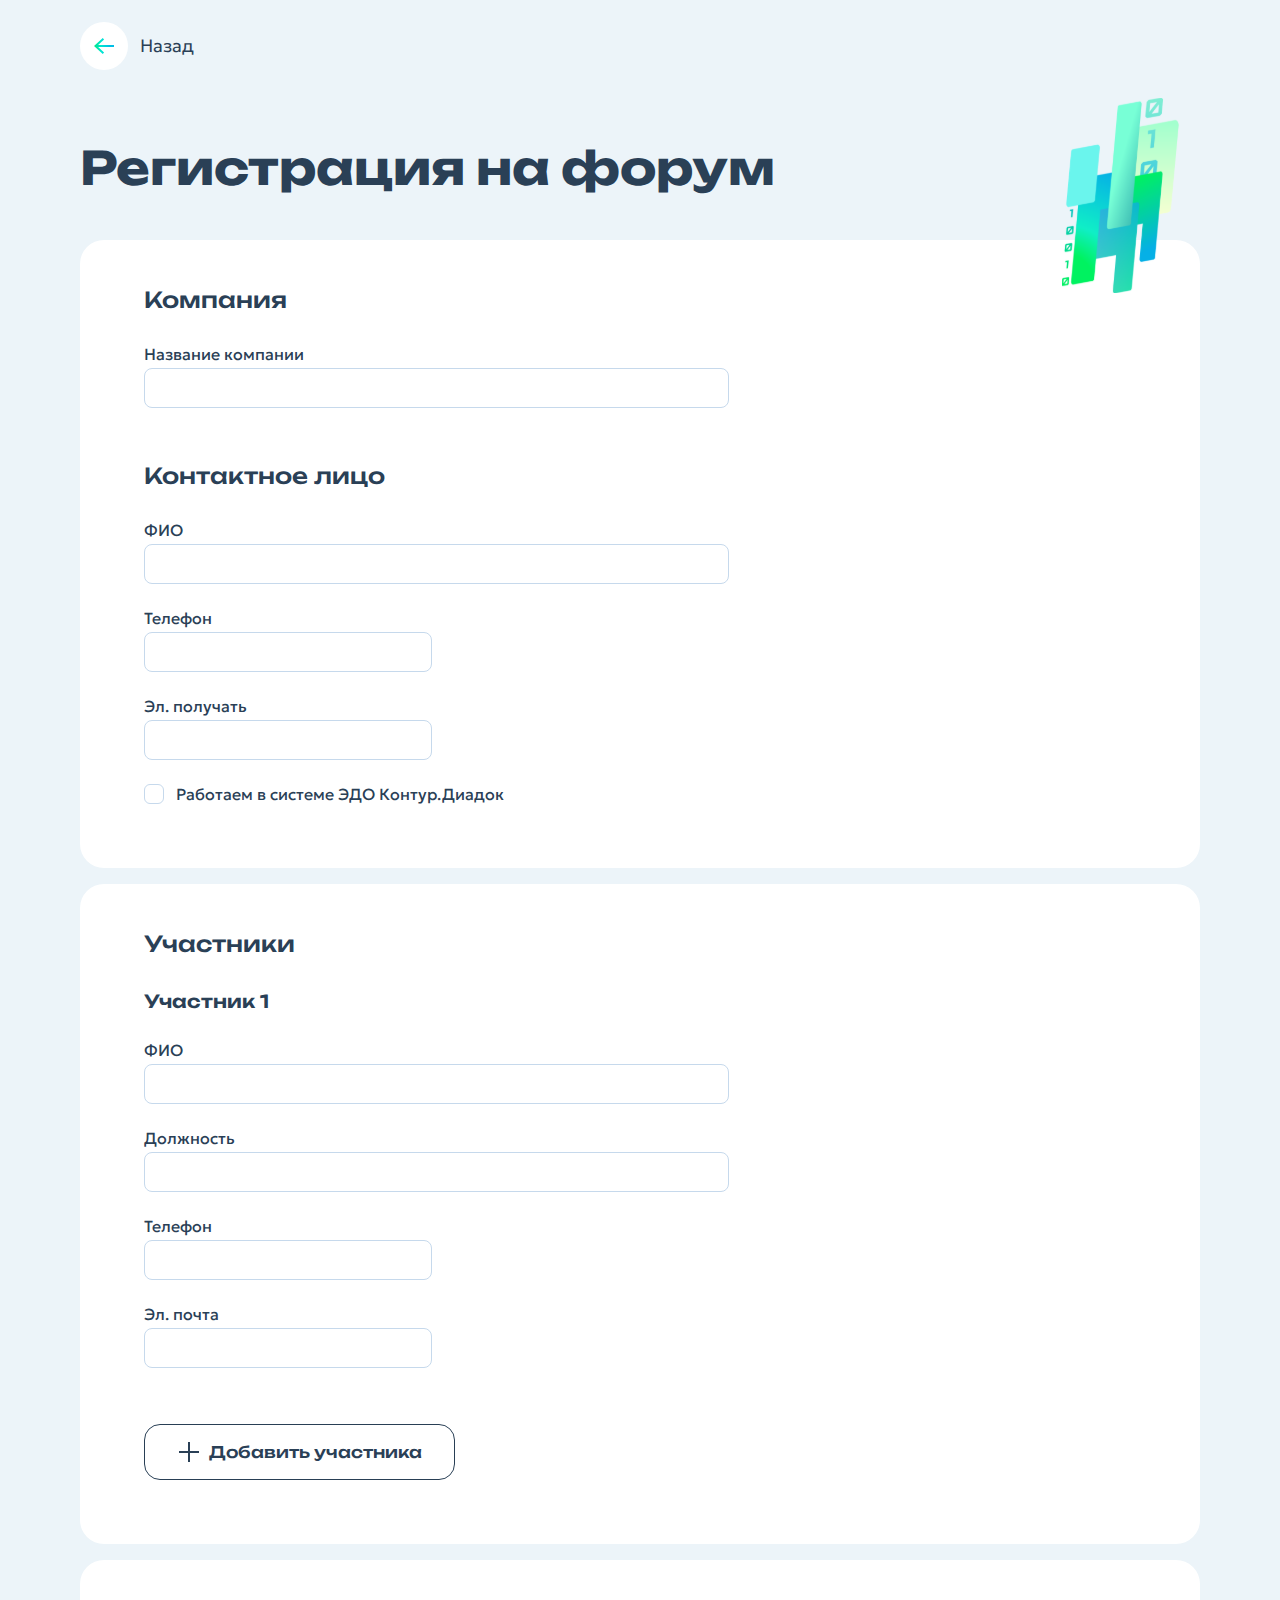
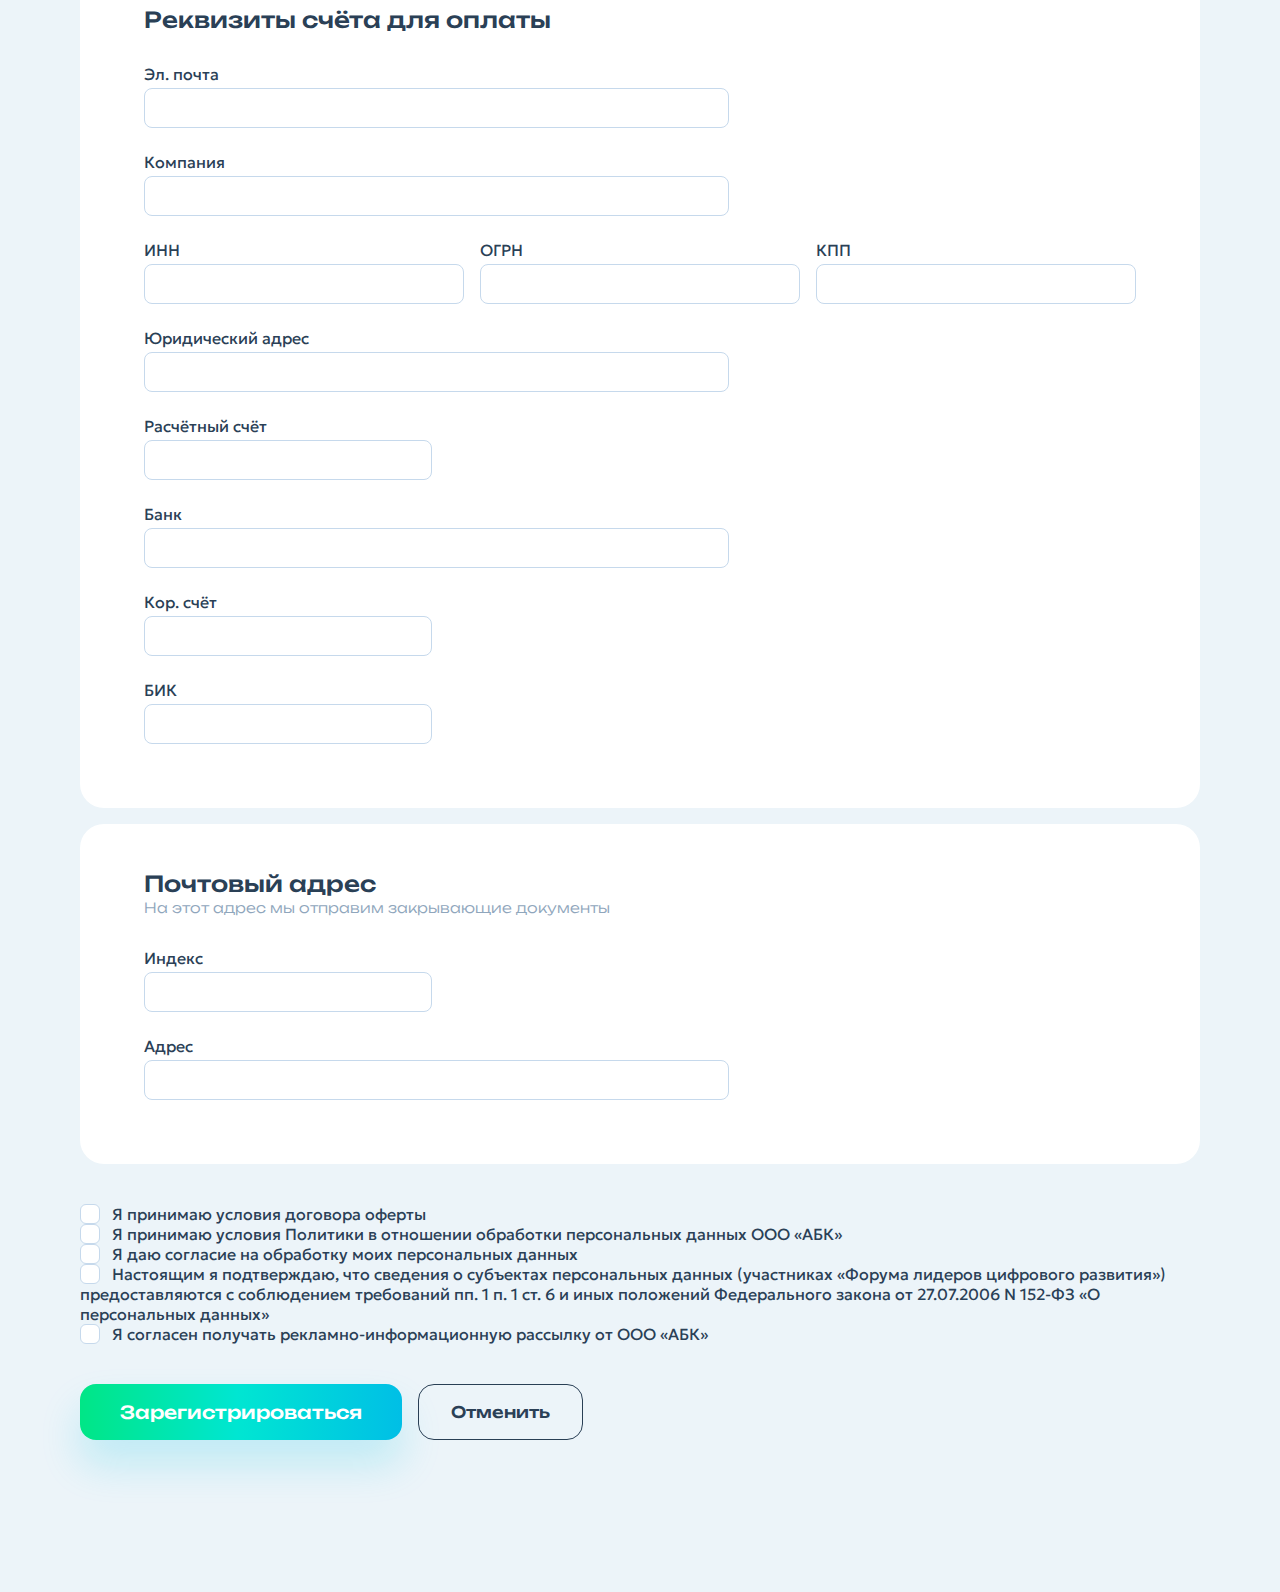
==== html/registration-form.html @ f39d28e3 "input style separated scss - file" ====
<!DOCTYPE html>
<html lang="en">
<head>
    <meta charset="UTF-8">
    <meta name="viewport" content="width=device-width, initial-scale=1.0">
    <title>Регистрация</title>
    <link rel="stylesheet" href="./../css/main.css">
</head>
<body>
    <main class="registartion-page">
        <section class="registration" >
            <div class="container">

                <!-- back btn -->
                <div class="registration__back">
                    <div class="return-back">
                        <a href="./../index.html" class="btn-back">
                            <img src="./../img/icons/arrow-back.svg" alt="Назад">
                        </a>
                        <span class="return-back__text">Назад</span>
                    </div>
            
                </div>
                <!-- back btn -->
                
                <!-- title -->
                <div class="registration__title">
                    <h1>Регистрация на форум</h1>
                </div>
                <!--// title -->

                <!-- form -->
                <form class="form-register" id="form-register" action="#">

                    <!-- fieldset -->
                    <div class="form-block">
                        <fieldset class="form-group">
                            <legend class="form-group__title">Компания</legend>

                            <div class="input-row">
                                <label classs="input-row__label">Название компании</label>
                                <input type="text" class="input">
                            </div>
                        </fieldset>
                        <!--// fieldset-->
        
                        <!-- fieldset-->
                        <fieldset class="form-group">
                            <legend class="form-group__title">Контактное лицо</legend>
    
                            <div class="input-row">
                                <label classs="input-row__label">ФИО</label>
                                <input type="text" class="input">
                            </div>
                            
                            <div class="input-row">
                                <label classs="input-row__label">Телефон</label>
                                <input type="phone" class="input input-phone input--less">
                            </div>

                            <div class="input-row">
                                <label classs="input-row__label">Эл. получать</label>
                                <input type="text" class="input input--less">
                            </div>

                            <label class="checkbox-row">
                                <input type="checkbox" class="checkbox-real">
                                <span class="checkbox-custom" type="checkbox"></span>
                                <span classs="checkbox-row__label">Работаем в системе ЭДО Контур.Диадок</span>
                            </label>
                            
                        </fieldset>
                        <!--// fieldset-->
                    </div>
                    <!-- fieldset -->

                    <!-- fieldset -->
                    <div class="form-block">
                        <p class="form-block__title">Участники</p>
                        <fieldset class="form-group">
                            <legend class="form-group__title form-group__title--less">Участник 1</legend>

                            <div class="input-row">
                                <label classs="input-row__label">ФИО</label>
                                <input type="text" class="input">
                            </div>

                            <div class="input-row">
                                <label classs="input-row__label">Должность</label>
                                <input type="text" class="input">
                            </div>

                            <div class="input-row">
                                <label classs="input-row__label">Телефон</label>
                                <input type="phone" class="input input-phone input--less">
                            </div>

                            <div class="input-row">
                                <label classs="input-row__label">Эл. почта</label>
                                <input type="text" class="input input--less">
                            </div>
                          
                            <!-- btn -->
                            <div class="form-register__btn">
                                <button class="btn-outline">
                                    <img src="./../img/icons/plus.svg" alt="Добавить">
                                    Добавить участника
                                </button>
                            </div>
                            <!--// btn -->
                        </fieldset>
                        <!--// fieldset-->
                    </div>
                    <!-- fieldset -->

                    <!-- block-->
                    <div class="form-block">
                        <fieldset class="form-group">
                            <legend class="form-group__title">Реквизиты счёта для оплаты</legend>

                            <div class="input-row">
                                <label classs="input-row__label">Эл. почта</label>
                                <input type="text" class="input">
                            </div>
    
                            <div class="input-row">
                                <label classs="input-row__label">Компания</label>
                                <input type="text" class="input">
                            </div>
    
                            <div class="form-group__input-wrapper">
    
                                <div class="input-row">
                                    <label classs="input-row__label">ИНН</label>
                                    <input type="text" class="input input--less">
                                </div>
    
                                <div class="input-row">
                                    <label classs="input-row__label">ОГРН</label>
                                    <input type="text" class="input input--less">
                                </div>
    
                                <div class="input-row">
                                    <label classs="input-row__label">КПП</label>
                                    <input type="text" class="input input--less">
                                </div>
          
                            </div>
    
                            <div class="input-row">
                                <label classs="input-row__label">Юридический адрес</label>
                                <input type="text" class="input">
                            </div>
    
                            <div class="input-row">
                                <label classs="input-row__label">Расчётный счёт</label>
                                <input type="text" class="input input--less">
                            </div>
    
                            <div class="input-row">
                                <label classs="input-row__label">Банк</label>
                                <input type="text" class="input">
                            </div>
    
                            <div class="input-row">
                                <label classs="input-row__label">Кор. счёт</label>
                                <input type="text" class="input input--less">
                            </div>
    
                            <div class="input-row">
                                <label classs="input-row__label">БИК</label>
                                <input type="text" class="input input--less">
                            </div>
                        </fieldset>

                    </div>
                    <!--// block-->

                    <!-- fieldset -->
                    <div class="form-block">
                        <legend class="form-block__title">
                            Почтовый адрес
                            <p class="form-block__tip">На этот адрес мы отправим закрывающие документы</p>
                        </legend>
                        
                        <fieldset class="form-group">

                            <div class="input-row">
                                <label classs="input-row__label">Индекс</label>
                                <input type="text" class="input input--less">
                            </div>

                            <div class="input-row">
                                <label classs="input-row__label">Адрес</label>
                                <input type="text" class="input">
                            </div>

                        </fieldset>
                        <!--// fieldset-->
                    </div>
                    <!-- fieldset -->

                    <!-- fieldset -->
                    <fieldset class="form-register__checkbox">
                        <!-- row -->
                        <label class="checkbox-row">
                            <input name="terms" class="checkbox-real" type="checkbox">
                            <span class="checkbox-custom" type="checkbox"></span>
                            <span>Я принимаю условия договора оферты</span>
                        </label>
                        <!-- //row -->

                        <!-- row -->
                        <label class="checkbox-row">
                            <input name="terms" class="checkbox-real" type="checkbox">
                            <span class="checkbox-custom" type="checkbox"></span>
                            <span>Я принимаю условия Политики в отношении обработки персональных данных ООО «АБК»</span>
                        </label>
                        <!--// row -->

                        <!-- row -->
                        <label class="checkbox-row">
                            <input name="terms" class="checkbox-real" type="checkbox">
                            <span class="checkbox-custom" type="checkbox"></span>
                            <span>Я даю согласие на обработку моих персональных данных</span>
                        </label>
                        <!--// row -->

                        <label class="checkbox-row">
                            <input name="terms" class="checkbox-real" type="checkbox">
                            <span class="checkbox-custom" type="checkbox"></span>
                            <span>Настоящим я подтверждаю, что сведения о субъектах персональных данных (участниках «Форума лидеров цифрового развития») предоставляются с соблюдением требований пп. 1 п. 1 ст. 6 и иных положений Федерального закона от 27.07.2006 N 152-ФЗ «О персональных данных»</span>
                        </label>

                        <label class="checkbox-row">
                            <input name="terms" class="checkbox-real" type="checkbox">
                            <span class="checkbox-custom" type="checkbox"></span>
                            <span>Я согласен получать рекламно-информационную рассылку от ООО «АБК»</span>
                        </label>
                    </fieldset>
                    <!--// fieldset -->

                    <!-- form buttons -->
                    <div class="form-register__buttons">
                        <button class="btn-solid btn-solid--grad">Зарегистрироваться</button>
                        <button class="btn-outline">Отменить</button>
                    </div>
                    <!--// form buttons -->
                </form>
                <!--// form -->
            </div>
        </section>
    </main>

    <!-- libs -->
    <script src="./../libs/inputmask/inputmask.min.js"></script>
    <script src="./../js/main.js"></script>
</body>
</html>
---- css/main.css ----
@import url("https://fonts.googleapis.com/css2?family=Geologica:wght@100..900&family=Unbounded:wght@200..900&display=swap");
.none {
  display: none;
}

/* Reset and base styles  */
*,
*::before,
*::after {
  padding: 0px;
  margin: 0px;
  border: none;
  box-sizing: border-box;
}

/* Links */
a,
a:link,
a:visited {
  text-decoration: none;
}

a:hover {
  text-decoration: none;
}

/* Common */
aside,
nav,
footer,
header,
section,
main {
  display: block;
}

h1,
h2,
h3,
h4,
h5,
h6,
p {
  font-size: inherit;
  font-weight: inherit;
}

ul,
ul li {
  list-style: none;
}

img {
  vertical-align: top;
}

img,
svg {
  max-width: 100%;
  height: auto;
}

address {
  font-style: normal;
}

/* Form */
input,
textarea,
button,
select {
  font-family: inherit;
  font-size: inherit;
  color: inherit;
  background-color: transparent;
  outline: none;
}

input::-ms-clear {
  display: none;
}

button,
input[type=submit] {
  display: inline-block;
  box-shadow: none;
  cursor: pointer;
}

input:focus,
input:active,
button:focus,
button:active {
  outline: none;
}

button::-moz-focus-inner {
  padding: 0;
  border: 0;
}

label {
  cursor: pointer;
  display: block;
}

legend {
  display: block;
}

:root {
  --container-width: 1150px;
  --container-padding: 15px;
}

.slider-how-was__img::before {
  position: absolute;
  content: "";
  top: 0;
  left: 0;
  width: 100%;
  height: 100%;
  background-color: rgba(0, 0, 0, 0.2);
}

.container {
  width: var(--container-width);
  padding: 0 var(--container-padding);
  margin: 0 auto;
}

html {
  scroll-behavior: smooth;
}

body {
  font-family: "Geologica", sans-serif;
  color: #2a4056;
}

.registartion-page {
  background-color: #ecf4f9;
}

.h1 {
  font-family: "Unbounded", sans-serif;
  font-size: 60px;
  line-height: 1.2;
  font-weight: 700;
}

.h2 {
  font-family: "Unbounded", sans-serif;
  font-size: 46px;
  line-height: 1.04;
  font-weight: 700;
}
.h2--light {
  color: #fff;
}

.h3 {
  font-family: "Unbounded", sans-serif;
  font-size: 18px;
  font-weight: 500;
  line-height: 1.33;
  color: #fff;
}

.grad-border {
  padding-bottom: 2px;
  display: inline;
  background-image: linear-gradient(90deg, rgb(0, 230, 134), rgb(0, 230, 210), rgb(0, 191, 230));
  background-size: 100% 12px;
  background-position: center bottom;
  background-repeat: no-repeat;
}

.grad-text {
  background-image: linear-gradient(90deg, rgb(0, 230, 134), rgb(0, 230, 210), rgb(0, 191, 230));
  -webkit-background-clip: text;
          background-clip: text;
  color: transparent;
}

.section-bg {
  position: relative;
}
.section-bg::after {
  z-index: -1;
  position: absolute;
  top: 0;
  left: 20px;
  content: "";
  width: 600px;
  height: 600px;
  transform: translateX(50%);
  background-image: url("./../../img/decor-svg/circle-green.svg");
  background-size: contain;
  background-repeat: no-repeat;
}

.decor-polygon {
  position: relative;
}

.email {
  font-family: "Geologica", sans-serif;
  font-size: 24px;
  font-weight: 300;
  line-height: 1.33;
}

.clip-section {
  z-index: -1;
  position: absolute;
  top: 0;
  left: 0;
  width: 100%;
  height: 100%;
  background: linear-gradient(-41.52deg, rgb(204, 255, 227) 3.924%, rgb(128, 247, 255) 117.774%);
  -webkit-clip-path: polygon(0 8vw, 100% 0%, 100% calc(100% - 10vw), 0 100%);
          clip-path: polygon(0 8vw, 100% 0%, 100% calc(100% - 10vw), 0 100%);
}
.clip-section--dark {
  background-image: url("./../../img/speakers/speakers-bg.svg");
}

.btn-solid {
  display: inline-block;
  height: 56px;
  padding-left: 40px;
  padding-right: 40px;
  border-radius: 16px;
  background-color: #2a4056;
  font-family: "Unbounded", sans-serif;
  font-size: 18px;
  line-height: 56px;
  font-weight: 500;
  color: #fff;
  transition: all 0.2s ease-in;
}
.btn-solid:hover {
  background-color: #4b739b;
}
.btn-solid:active {
  background-color: #7699bc;
}
.btn-solid:disabled {
  opacity: 0.3;
}
.btn-solid--grad {
  box-shadow: 0px 24px 40px 0px rgba(8, 202, 229, 0.2);
  background: linear-gradient(90deg, rgb(0, 230, 134) -0.036%, rgb(0, 230, 210) 48.922%, rgb(0, 191, 230) 99.964%);
}
.btn-solid--grad:hover {
  box-shadow: 0px 24px 40px 0px rgba(8, 202, 229, 0.3);
  background: linear-gradient(90deg, rgb(0, 204, 119) -1.269%, rgb(0, 204, 187) 47.689%, rgb(0, 170, 204) 98.731%);
}
.btn-solid--grad:active {
  background: linear-gradient(90deg, rgb(0, 179, 104) -1.269%, rgb(0, 179, 164) 47.689%, rgb(0, 149, 179) 98.731%);
}
.btn-solid--grad:disabled {
  opacity: 0.4;
}
.btn-solid--transparent {
  background-color: #fff;
}

.btn-header {
  display: inline-block;
  padding-left: 24px;
  padding-right: 24px;
  height: 40px;
  border: 1px solid #2a4056;
  border-radius: 11.43px;
  font-family: "Unbounded", sans-serif;
  font-size: 15px;
  font-weight: 500;
  line-height: 40px;
  color: #2a4056;
  transition: all 0.2s ease-in;
}
.btn-header:hover {
  background-color: #e4edf6;
}
.btn-header:active {
  background-color: #c5d8eb;
}
.btn-header:disabled {
  background-color: #fff;
  opacity: 0.4;
}

.btn-back {
  width: 48px;
  height: 48px;
  border-radius: 50%;
  background-color: #fff;
  display: flex;
  align-items: center;
  justify-content: center;
  font-family: "Geologica", sans-serif;
  font-size: 18px;
  font-weight: 300;
  line-height: 1.55;
  color: #2a4056;
}

.btn-outline {
  padding-right: 32px;
  padding-left: 32px;
  height: 56px;
  display: flex;
  align-items: center;
  justify-content: center;
  border: 1px solid #293f55;
  border-radius: 16px;
  font-family: "Unbounded", sans-serif;
  font-size: 16px;
  font-weight: 500;
  line-height: 56px;
  color: #2a4056;
}
.btn-outline img {
  margin-right: 8px;
  width: 24px;
  height: 24px;
}
.btn-outline:hover {
  background-color: #e4edf6;
}
.btn-outline:active {
  background-color: #c5d8eb;
}
.btn-outline:disabled {
  background-color: #fff;
  opacity: 0.4;
}

.return-back {
  padding-top: 6px;
  padding-bottom: 6px;
  width: 114px;
  display: flex;
  justify-content: space-between;
  align-items: center;
  font-size: 18px;
  font-weight: 300;
  line-height: 1.55;
}

.timer {
  padding: 40px 96px 48px;
  width: 1120px;
  border-radius: 24px;
  border: 1px solid #2a4056;
  box-shadow: 0px 20px 40px 0px rgba(8, 99, 145, 0.08);
  background-color: #fff;
}
.timer--outline {
  border-color: #e4edf6;
}

.timer-count {
  padding-bottom: 40px;
  display: flex;
  justify-content: space-between;
  align-items: center;
  border-bottom: 1px solid #e4edf6;
}

.timer-count__text {
  font-size: 36px;
  font-weight: 300;
  line-height: 1.11;
  color: #2a4056;
}

.countdown {
  display: flex;
  align-items: center;
}

.time {
  display: flex;
  font-size: 54px;
  line-height: 1.18;
}
.time:not(:last-child) {
  position: relative;
}
.time:not(:last-child)::after {
  padding-left: 10px;
  padding-right: 11px;
  content: ":";
  font-size: 54px;
  color: #79a6d2;
}

.time__unit {
  padding-left: 12px;
}

.badge-video {
  width: 545px;
  height: 308px;
  position: absolute;
  right: 0;
  top: -1px;
}
.badge-video::before {
  cursor: pointer;
  z-index: 5;
  position: absolute;
  top: 0;
  left: 0;
  width: 100%;
  height: 100%;
  content: "";
}

.badge-video__title {
  z-index: 1;
  position: absolute;
  bottom: 16px;
  left: 24px;
  font-size: 18px;
  font-weight: 300;
  line-height: 1.55;
  color: #fff;
}

.badge-video__img {
  position: relative;
  width: 544px;
  height: 308px;
  border-radius: 24px;
  overflow: hidden;
}
.badge-video__img img {
  width: 100%;
  height: 100%;
  -o-object-fit: cover;
     object-fit: cover;
}
.badge-video__img::before, .badge-video__img::after {
  position: absolute;
  content: "";
}
.badge-video__img::before {
  top: 0;
  right: 0;
  left: 0;
  bottom: 0;
  background-color: rgba(42, 64, 86, 0.4);
}
.badge-video__img::after {
  z-index: 1;
  top: 50%;
  left: 50%;
  transform: translate(-50%, -50%);
  width: 160px;
  height: 160px;
  background-image: url("./../img/sliders/play.svg");
  background-position: center center;
  background-size: contain;
  background-repeat: no-repeat;
}

.nav__list {
  display: flex;
  align-items: center;
}

.nav__list li:not(:last-child) {
  margin-right: 24px;
}

.nav__list a {
  font-size: 18px;
  font-weight: 300;
  line-height: 1.55;
  color: #2a4056;
}
.form {
  padding-top: 32px;
}

.form__title {
  margin-bottom: 20px;
  font-size: 18px;
  font-weight: 300;
  line-height: 1.55;
  color: #2a4056;
}

.form__group {
  display: flex;
  justify-content: space-between;
  -moz-column-gap: 16px;
       column-gap: 16px;
}

.form__input {
  height: 56px;
  width: 100%;
  padding: 14px 20px;
  border: 1px solid rgb(198, 217, 236);
  border-radius: 16px;
}
.form__input::-moz-placeholder {
  font-size: 18px;
  font-weight: 300;
  line-height: 1.55;
  color: #8599ad;
}
.form__input::placeholder {
  font-size: 18px;
  font-weight: 300;
  line-height: 1.55;
  color: #8599ad;
}

.tab__nav {
  margin-bottom: 48px;
  display: flex;
  border-bottom: 1px solid #c6d9ec;
}

.tab__btn {
  position: relative;
  padding-bottom: 16px;
  font-family: "Geologica", sans-serif;
  font-size: 36px;
  font-weight: 300;
  line-height: 1.11;
  color: #2a4056;
  background-image: transparent;
}
.tab__btn:not(:last-child) {
  margin-right: 40px;
}
.tab__btn--active {
  background-image: linear-gradient(90deg, rgb(0, 230, 134), rgb(0, 230, 210), rgb(0, 191, 230));
  -webkit-background-clip: text;
          background-clip: text;
  color: transparent;
}
.tab__btn--active::before {
  position: absolute;
  content: "";
  left: 0;
  bottom: -1px;
  width: 100%;
  height: 3px;
  background-image: linear-gradient(90deg, rgb(0, 230, 134), rgb(0, 230, 210), rgb(0, 191, 230));
}

.tab-block {
  display: none;
}
.tab-block--active {
  display: block;
}

.tab-block__row {
  display: flex;
}
.tab-block__row:not(:last-child) {
  margin-bottom: 56px;
}

.tab-block__column:not(:last-child) {
  margin-right: 32px;
}
.tab-block__column:first-child {
  width: 160px;
}
.tab-block__column:nth-child(n+2) {
  width: 352px;
}
.tab-block__column:last-child {
  flex-grow: 1;
}

.tab-block__time {
  color: #2a4056;
  font-size: 24px;
  font-weight: 300;
  line-height: 1.33;
}

.tab-block__title {
  font-size: 24px;
  font-weight: 600;
  line-height: 1.33;
  color: #2a4056;
}

.tab-block__line {
  position: relative;
  padding-left: 32px;
  font-weight: 300;
  color: #2a4056;
}
.tab-block__line:not(:last-child) {
  margin-bottom: 16px;
}
.tab-block__line::before {
  position: absolute;
  content: "";
  top: 10px;
  left: 10px;
  width: 10px;
  height: 10px;
  border-radius: 50%;
  background-color: #2a4056;
}

.tab-block__name {
  font-size: 18px;
  line-height: 1.55;
}

.tab-block__desc {
  font-size: 15px;
  line-height: 1.33;
}

.cost-list {
  display: flex;
  justify-content: space-between;
  flex-wrap: wrap;
}

.cost-list__item {
  padding: 24px 24px 32px 24px;
  width: 352px;
  height: 160px;
  -webkit-clip-path: inset(0 round 64px 0 64px 0);
          clip-path: inset(0 round 64px 0 64px 0);
  text-align: center;
  background-color: #fff;
  opacity: 0.4;
}
.cost-list__item:not(:last-child) {
  margin-right: 32px;
}
.cost-list__item--active {
  opacity: 1;
}

.cost-list__date {
  margin-bottom: 8px;
  font-size: 24px;
  font-weight: 600;
  line-height: 1.33;
}

.cost-list__value {
  font-size: 54px;
  font-weight: 400;
  line-height: 1.18;
  color: #00d6d6;
}
.cost-list__value--active {
  color: #00d68f;
}

.form-register {
  width: 100%;
}

.form-block {
  padding: 48px 64px 64px;
  border-radius: 24px;
  background-color: #fff;
}
.form-block + * {
  margin-top: 16px;
}
.form-block:first-child {
  position: relative;
}
.form-block:first-child::after {
  content: "";
  position: absolute;
  top: 53px;
  right: 18px;
  transform: translateY(-100%);
  width: 120px;
  height: 195px;
  background-image: url("./../img/decor-svg/polygon-multyple.svg");
}

.form-group + .form-group {
  margin-top: 56px;
}

.form-group__input-wrapper {
  display: flex;
  align-items: center;
}
.form-group__input-wrapper .input {
  width: 320px;
}
.form-group__input-wrapper .input-row + .input-row {
  margin-top: 0;
  margin-left: 16px;
}

* + .form-group__input-wrapper {
  margin-top: 24px;
}
* + .form-group__input-wrapper:not(:last-child) {
  margin-bottom: 24px;
}

.form-group__title, .form-block__title {
  margin-bottom: 32px;
  font-family: "Unbounded", sans-serif;
  font-size: 22px;
  font-weight: 500;
  line-height: 1.09;
}

.form-group__title--less {
  margin-bottom: 24px;
  font-size: 18px;
  font-weight: 600;
  line-height: 1.55;
}

.form-block__tip {
  margin-top: 4px;
  font-size: 14px;
  font-weight: 300;
  line-height: 1.14;
  color: #8fa6bc;
}

.form-register__btn {
  margin-top: 56px;
}

.form-register__checkbox {
  padding-top: 24px;
}
.form-register__checkbox + .form-register__checkbox {
  margin-top: 16px;
}

.form-register__buttons {
  margin-top: 40px;
  display: flex;
  -moz-column-gap: 16px;
       column-gap: 16px;
}

.checbox-row {
  margin-bottom: 16px;
  display: flex;
  align-items: flex-start;
}

.checkbox-real {
  width: 0;
  height: 0;
  position: absolute;
  opacity: 0;
  z-index: -1;
  -webkit-appearance: none;
     -moz-appearance: none;
          appearance: none;
}

.checkbox-custom {
  margin-right: 8px;
  position: relative;
  vertical-align: bottom;
  flex-shrink: 0;
  display: inline-block;
  width: 20px;
  height: 20px;
  border-radius: 6px;
  border: 1px solid #c6d9ec;
  background-color: #fff;
}
.checkbox-custom::before {
  content: "";
  width: 12px;
  height: 8px;
  position: absolute;
  left: 50%;
  top: 50%;
  transform: translate(-50%, -50%) scale(0);
  background-image: url("./../../img/icons/checked.svg");
  background-repeat: no-repeat;
  background-position: center;
  background-color: #fff;
  transition: transform 0.2s ease-in;
}

.checkbox-real:checked + .checkbox-custom {
  background-color: #00d68f;
}
.checkbox-real:checked + .checkbox-custom::before {
  transform: translate(-50%, -50%) scale(1);
}

.checkbox-real:hover + .checkbox-custom {
  border-color: #8fa5bc;
}

.input {
  margin-top: 4px;
  width: 59%;
  position: relative;
  padding-left: 12px;
  padding-right: 12px;
  height: 40px;
  line-height: 40px;
  border: 1px solid #c6d9ec;
  border-radius: 8px;
  font-family: "Geologica", sans-serif;
  font-size: 18px;
  font-weight: 300;
  color: #293f55;
}
.input--less {
  width: 29%;
}
.input::-moz-placeholder {
  font-family: "Geologica", sans-serif;
  font-size: 18px;
  font-weight: 300;
  line-height: 40px;
  color: #8599ad;
}
.input::placeholder {
  font-family: "Geologica", sans-serif;
  font-size: 18px;
  font-weight: 300;
  line-height: 40px;
  color: #8599ad;
}
.input:hover {
  border-color: #8fa5bc;
}
.input:active, .input:focus {
  border: 2px solid #293f55;
}

.input-row__title {
  margin-bottom: 4px;
  font-size: 15px;
  font-weight: 300;
  line-height: 1.33;
}

.input-row + .input-row {
  margin-top: 24px;
}

.input-row + .checkbox-row {
  margin-top: 24px;
}

.input-row__label {
  font-size: 15px;
  font-weight: 300;
  line-height: 1.33;
}

.slider-content {
  position: relative;
}

.slider-arrow {
  z-index: 4;
  position: absolute;
  top: 50%;
  content: "";
  width: 64px;
  height: 64px;
  border-radius: 50%;
  background-color: #fff;
  border-radius: 100px;
  box-shadow: 0px 20px 40px 0px rgba(8, 99, 145, 0.08);
  display: flex;
  justify-content: center;
  align-items: center;
}
.slider-arrow.swiper-button-disabled {
  opacity: 0;
}
.slider-place .slider-arrow.swiper-button-disabled {
  opacity: 0.4;
}

.slider-arrow__prev {
  transform: translate(-50%, -50%);
  left: 0;
}

.slider-arrow__next {
  right: 0;
  transform: translate(50%, -50%);
}

.swiper-pagination-bullet {
  position: relative;
  width: 8px;
  height: 8px;
  border-radius: 50%;
  opacity: 1;
  background-color: #c6d9ec;
  cursor: pointer;
}
.swiper-pagination-bullet-active {
  width: 16px;
  height: 16px;
  background: linear-gradient(90deg, rgb(0, 230, 134) -0.036%, rgb(0, 230, 210) 48.922%, rgb(0, 191, 230) 99.964%);
}

.slider-badge {
  width: 100%;
  height: 306px;
  border-radius: 24px;
  background-color: #fff;
  display: flex;
  justify-content: space-between;
}

.slider-badge__text {
  padding-top: 64px;
  padding-left: 64px;
  max-width: 408px;
}

.slider-badge__title {
  margin-bottom: 16px;
  font-size: 24px;
  font-weight: 600;
  line-height: 1.33;
}

.slider-badge__desc {
  margin-bottom: 4px;
}

.slider-badge__link-map {
  font-size: 18px;
  font-weight: 300;
  line-height: 1.55;
}

.slider-how-was {
  position: relative;
  width: 1120px;
  height: 600px;
}
.slider-how-was:hover .slider-how-was__img::after {
  opacity: 1;
}

.slider-mini-how-was {
  margin-top: 24px;
}

.slider-how-was__item {
  position: relative;
}

.slider-how-was__img {
  position: relative;
  width: 1120px;
  height: 600px;
  border-radius: 24px;
  overflow: hidden;
}
.slider-how-was__img img {
  width: 100%;
  height: 100%;
  -o-object-fit: cover;
     object-fit: cover;
}
.slider-how-was__img:after {
  position: absolute;
  content: "";
  top: 50%;
  left: 50%;
  transform: translate(-50%, -50%);
  width: 160px;
  height: 160px;
  background-image: url("./../img/sliders/play.svg");
  background-position: center center;
  background-size: contain;
  background-repeat: no-repeat;
  opacity: 0;
  transition: opacity 0.2s ease-in;
}

.slider-how-was__text {
  position: absolute;
  top: 32px;
  left: 32px;
  max-width: 345px;
  font-size: 24px;
  font-weight: 600;
  line-height: 32px;
  color: #fff;
  text-overflow: ellipsis;
}

.slider-mini-how-was {
  height: 88px;
  width: 100%;
}
.slider-mini-how-was .swiper-wrapper {
  justify-content: center;
}

.slider-mini-how-was__item {
  padding-bottom: 8px;
  position: relative;
  width: 100px !important;
  height: 64px;
  opacity: 0.5;
  cursor: pointer;
}
.slider-mini-how-was__item::before {
  opacity: 0;
  position: absolute;
  content: "";
  left: 0;
  bottom: 0;
  width: 100%;
  height: 4px;
  background-image: linear-gradient(90deg, rgb(0, 230, 134), rgb(0, 230, 210), rgb(0, 191, 230));
}

.slider-mini-how-was__item.swiper-slide-thumb-active {
  opacity: 1;
}
.slider-mini-how-was__item.swiper-slide-thumb-active::before {
  opacity: 1;
}

.slider-mini-how-was__img {
  width: 100px;
  height: 56px;
  border-radius: 8px;
  overflow: hidden;
}
.slider-mini-how-was__img img {
  width: 100%;
  height: 100%;
  -o-object-fit: cover;
     object-fit: cover;
  overflow: hidden;
}

.slider-reviews {
  position: relative;
  padding-bottom: 48px;
  width: 1120px;
  height: 476px;
}

.slider-reviews__item {
  padding: 32px 40px 40px;
  display: flex;
  width: 544px !important;
  height: 428px;
  border: 1px solid #c6d9ec;
  border-radius: 16px;
  -webkit-backdrop-filter: blur(40px);
          backdrop-filter: blur(40px);
  background: rgba(255, 255, 255, 0.4);
}

.slider-reviews__img {
  margin-right: 16px;
  width: 64px;
  height: 64px;
  border-radius: 50%;
  flex-shrink: 0;
  overflow: hidden;
}
.slider-reviews__img img {
  width: 100%;
  height: 100%;
  -o-object-fit: cover;
     object-fit: cover;
}

.slider-reviews__text {
  padding-top: 8px;
  font-size: 18px;
  font-weight: 300;
  line-height: 1.55;
  overflow: hidden;
}

.slider-reviews__title {
  margin-bottom: 16px;
}

.slider-reviews__name {
  font-weight: 600;
}

.slider-reviews__date {
  font-size: 15px;
  line-height: 1.6;
}

.slider-reviews__pagination {
  display: flex;
  align-items: center;
  justify-content: center;
  -moz-column-gap: 16px;
       column-gap: 16px;
}

.slider-press-about {
  position: relative;
  width: 100%;
  height: 356px;
}

.slider-press-about__item {
  padding-left: 24px;
  padding-right: 24px;
  width: 352px;
  max-height: 308px;
  overflow: hidden;
}

.slider-press-about__title {
  margin-bottom: 20px;
  position: relative;
  display: inline-block;
  font-size: 24px;
  font-weight: 300;
  line-height: 1.33;
  color: #2a4056;
  text-decoration: underline;
}

.slider-press-about__text {
  margin-bottom: 20px;
  height: 140px;
  font-size: 18px;
  font-weight: 300;
  line-height: 1.55;
  text-overflow: ellipsis;
  overflow: hidden;
}

.slider-press-about__label {
  display: flex;
  align-items: center;
}

.slider-press-about__img {
  margin-right: 12px;
  width: 32px;
  height: 32px;
  overflow: hidden;
}
.slider-press-about__img img {
  width: 100%;
  height: 100%;
  -o-object-fit: cover;
     object-fit: cover;
}

.slider-press-about__pagination {
  position: absolute;
  display: flex;
  align-items: center;
  justify-content: center;
  bottom: 0;
  left: 50%;
}

.slider-pagination:not(:last-child) {
  margin-right: 16px;
}

.slider-place {
  position: relative;
  height: 1047px;
  -webkit-clip-path: polygon(0 10%, 100% 0, 100% 75%, 0 85%);
          clip-path: polygon(0 10%, 100% 0, 100% 75%, 0 85%);
}

.slider-place__content {
  position: relative;
}

.slider-place__item {
  width: 100%;
  height: 888px;
  display: flex;
  align-items: center;
  justify-content: center;
}
.slider-place__item img {
  height: 100%;
  width: 100%;
  -o-object-fit: cover;
     object-fit: cover;
}

.slider-place__badge {
  z-index: 1;
  position: absolute;
  bottom: 0;
  left: 50%;
  transform: translateX(-50%);
}

.slider-place__pagination {
  padding-left: 34px;
  padding-right: 34px;
  position: absolute;
  top: 50%;
  left: 50%;
  transform: translate(-50%, -50%);
  width: 130px;
  height: 48px;
  font-size: 24px;
  font-weight: 300;
  line-height: 48px;
  border-radius: 100px;
  background-color: #fff;
}

.slider__controls {
  z-index: 2;
  position: absolute;
  width: 274px;
  height: 48px;
  position: absolute;
  bottom: 33%;
  left: 50%;
  transform: translateX(-50%);
}

.slider-speakers {
  position: relative;
  width: 1080px;
  height: 540px;
}

.slider-speakers__item {
  width: 216px;
  height: 380px;
}
.slider-speakers__item:nth-child(even) {
  margin-top: 72px;
}

.slider-speakers__img {
  margin-bottom: 24px;
  width: 216px;
  height: 264px;
  overflow: hidden;
}
.slider-speakers__img img {
  width: 100%;
  height: 100%;
  -o-object-fit: cover;
     object-fit: cover;
  -webkit-clip-path: inset(0 round 100px 0 100px 0);
          clip-path: inset(0 round 100px 0 100px 0);
}

.slider-speakers__title {
  margin-bottom: 8px;
}

.slider-speakers__desc {
  font-size: 15px;
  font-weight: 300;
  line-height: 1.33;
  color: #c6d9ec;
}

.slider-speakers__pagination {
  display: flex;
  align-items: center;
  justify-content: center;
  -moz-column-gap: 16px;
       column-gap: 16px;
}

.header-top__nav {
  padding-top: 24px;
  padding-bottom: 24px;
  display: flex;
  justify-content: space-between;
  align-items: center;
}

.header {
  padding-bottom: 105px;
  min-height: 564px;
}

.header__content {
  position: relative;
}
.header__content:not(:last-child) {
  margin-bottom: 56px;
}

.header__img {
  margin-left: auto;
  width: 928px;
  height: 564px;
  overflow: hidden;
}
.header__img img {
  -webkit-clip-path: path("M912 0H105.271C99.3051 0 93.5532 2.22192 89.1366 6.23252L7.86566 80.0333C2.85635 84.5821 0 91.0342 0 97.8007V164.521C0 173.358 7.16344 180.521 16 180.521H147C155.837 180.521 163 187.685 163 196.521V264.489C163 273.325 170.163 280.489 179 280.489H335C343.837 280.489 351 287.652 351 296.489V374.738C351 383.575 358.163 390.738 367 390.738H561C569.837 390.738 577 397.902 577 406.738V548C577 556.837 584.163 564 593 564H821.362C827.844 564 834.049 561.379 838.568 556.732L921.205 471.76C925.562 467.28 928 461.277 928 455.027V16C928 7.16344 920.837 0 912 0Z");
          clip-path: path("M912 0H105.271C99.3051 0 93.5532 2.22192 89.1366 6.23252L7.86566 80.0333C2.85635 84.5821 0 91.0342 0 97.8007V164.521C0 173.358 7.16344 180.521 16 180.521H147C155.837 180.521 163 187.685 163 196.521V264.489C163 273.325 170.163 280.489 179 280.489H335C343.837 280.489 351 287.652 351 296.489V374.738C351 383.575 358.163 390.738 367 390.738H561C569.837 390.738 577 397.902 577 406.738V548C577 556.837 584.163 564 593 564H821.362C827.844 564 834.049 561.379 838.568 556.732L921.205 471.76C925.562 467.28 928 461.277 928 455.027V16C928 7.16344 920.837 0 912 0Z");
  width: 100%;
  height: 100%;
  -o-object-fit: cover;
     object-fit: cover;
}

.header__text {
  z-index: 1;
  position: absolute;
  left: 0;
  bottom: 0;
  content: "";
  max-width: 657px;
  font-size: 36px;
  font-weight: 300;
}

.header__text span {
  line-height: 1.5;
}
.header__text span::before {
  content: "";
  position: absolute;
  top: -44px;
  left: -18px;
  width: 72px;
  height: 125px;
  transform: translateX(-100%);
  background-image: url("./../img/decor-multi.svg");
  background-position: center center;
  background-size: cover;
  background-repeat: no-repeat;
}

.header__title {
  margin-bottom: 24px;
}

.header__desc {
  display: flex;
  justify-content: space-between;
  line-height: 1.11;
}
.header__desc p + p {
  position: relative;
  padding-left: 32px;
}
.header__desc p + p::before {
  position: absolute;
  top: 16px;
  left: 0;
  content: "";
  width: 8px;
  height: 8px;
  border-radius: 50%;
  background-color: #2a4056;
}

.header__timer {
  padding-top: 76px;
}

.header__btn {
  display: none;
}

.forum {
  padding-top: 43px;
  padding-bottom: 115px;
}

.forum.decor-polygon::before {
  position: absolute;
  content: "";
  top: 0;
  left: -73px;
  width: 182px;
  height: 348px;
  background-image: url("./../img/forum/polygon-one.svg");
}
.forum.decor-polygon::after {
  position: absolute;
  content: "";
  bottom: 115px;
  right: 103px;
  width: 138px;
  height: 228px;
  background-image: url("./../img/forum/polygon-double.svg");
}

.forum__header {
  margin-bottom: 40px;
  text-align: center;
}

.forum__row {
  display: flex;
  justify-content: space-between;
}

.forum__speakers {
  width: 252px;
}

.forum__img-wrapper {
  margin-bottom: 24px;
  width: 235px;
  height: 244px;
  overflow: hidden;
}
.forum__img-wrapper img {
  width: 100%;
  height: auto;
}

.forum__note {
  font-size: 15px;
  font-weight: 300;
  line-height: 1.6;
  color: #2a4056;
}

.forum__text {
  width: 503px;
}
.forum__text h4 {
  margin-bottom: 16px;
  font-size: 24px;
  font-weight: 600;
  line-height: 1.33;
  color: #2a4056;
}
.forum__text p {
  font-size: 18px;
  font-weight: 300;
  line-height: 1.55;
  color: #2a4056;
}
.forum__text p + * {
  margin-top: 48px;
}

.forum__desc {
  margin-bottom: 48px;
  font-size: 24px;
  font-weight: 300;
  line-height: 1.33;
  color: #2a4056;
}

.forum__stat {
  width: 216px;
}

.stat-grid li {
  padding-right: 5px;
}
.stat-grid li:not(:last-child) {
  margin-bottom: 48px;
}

.stat-grid__value {
  margin-bottom: 4px;
  font-size: 46px;
  font-family: "Unbounded", sans-serif;
  font-weight: 700;
  line-height: 1.04;
}

.stat-grid__text {
  font-size: 24px;
  font-weight: 300;
  line-height: 1.33;
  color: #2a4056;
}

.speakers {
  position: relative;
  padding-top: 187px;
  padding-bottom: 185px;
  overflow: hidden;
}

.speakers__header {
  margin-bottom: 64px;
  text-align: center;
}

.speakers__badge {
  width: 216px;
  height: 84px;
  position: absolute;
  z-index: 1;
  top: 173px;
  right: calc(50vw - var(--container-width) / 2 - 20px);
  color: #fff;
}

.speakers__badge .decor-polygon {
  z-index: -1;
  position: absolute;
  content: "";
  bottom: -31px;
  right: 22px;
  width: 75px;
  height: 141px;
  background-image: url("./../img/decor-svg/polygon-azure-one.svg");
}

.speakers__amount {
  font-family: "Unbounded", sans-serif;
  font-size: 46px;
  font-weight: 700;
  line-height: 1.04;
}

.speakers__subtext {
  font-size: 24px;
  font-weight: 300;
  line-height: 1.33;
}

.program {
  padding-top: 120px;
  padding-bottom: 67px;
}

.program__header {
  margin-bottom: 80px;
  text-align: center;
}

.cost {
  position: relative;
  padding-top: 160px;
  padding-bottom: 160px;
  text-align: center;
  height: 1115px;
}

.cost.decor-polygon {
  position: relative;
  z-index: 5;
}
.cost.decor-polygon::before {
  z-index: 5;
  position: absolute;
  content: "";
  bottom: 0;
  left: calc(50vw - var(--container-width) / 2);
  transform: translate(-50%, 50%);
  width: 166px;
  height: 173px;
  background-image: url("./../img/decor-svg/cube-double.svg");
}
.cost.decor-polygon::after {
  z-index: 5;
  position: absolute;
  content: "";
  top: -43px;
  right: calc(50vw - var(--container-width) / 2 + 60px);
  transform: translateX(100%);
  width: 164px;
  height: 187px;
  background-image: url("./../img/decor-svg/polygon-triple.svg");
}

.cost__header {
  margin-bottom: 64px;
}

.cost__desc {
  margin-bottom: 32px;
  padding-right: 76px;
  padding-left: 76px;
  font-size: 24px;
  font-weight: 300;
  line-height: 32px;
  color: rgb(42, 64, 86);
}
.cost__desc p:last-child {
  display: none;
}

.cost__timer {
  margin-top: 40px;
  margin-bottom: 56px;
}

.cost-list-wrapper {
  margin-bottom: 64px;
  display: none;
}

.cost-include__title {
  margin-bottom: 24px;
  font-size: 24px;
  font-weight: 600;
  line-height: 32px;
  color: #2a4056;
}

.cost-include__list {
  margin-bottom: 24px;
  margin-left: auto;
  margin-right: auto;
  max-width: 832px;
  display: flex;
  justify-content: center;
  flex-wrap: wrap;
  gap: 16px;
}

.cost-include__list li {
  padding: 8px 24px;
  display: inline-block;
  border: 1px solid #2a4056;
  border-radius: 12px;
}

.const__warning {
  margin: 0 auto;
  padding-left: 32px;
  max-width: 320px;
  position: relative;
  text-align: left;
  font-size: 15px;
  font-weight: 300;
  line-height: 20px;
  color: #2a4056;
}
.const__warning::before {
  position: absolute;
  content: url("./../../img/icons/warning.svg");
  top: 0;
  left: 0;
  width: 24px;
  height: 24px;
  display: inline-block;
}

.cost__btn {
  display: none;
  margin-top: 64px;
}

.how-was__header {
  padding-top: 64px;
  padding-bottom: 100px;
  margin-bottom: 64px;
  text-align: center;
}

.reviews {
  padding-top: 100px;
  padding-bottom: 100px;
}

.reviews .decor-polygon::before {
  position: absolute;
  content: "";
  bottom: -89px;
  left: -93px;
  width: 150px;
  height: 288px;
  background-image: url("./../img/decor-svg/polygon-cyan-one.svg");
}
.reviews .decor-polygon::after {
  z-index: 2;
  position: absolute;
  content: "";
  top: -49px;
  right: -32px;
  width: 75px;
  height: 141px;
  background-image: url("./../img/decor-svg/polygon-lime-one.svg");
}

.reviews__header {
  margin-bottom: 64px;
  text-align: center;
}

.press-about {
  padding-top: 100px;
  padding-bottom: 100px;
}

.press-about__header {
  margin-bottom: 80px;
  text-align: center;
}

.partners {
  padding-top: 100px;
  padding-bottom: 60px;
  text-align: center;
}

.partners__header {
  margin-bottom: 64px;
  text-align: center;
}

.partners__row + .partners__row {
  margin-top: 57px;
}

.partners__list li {
  width: 256px;
  height: 160px;
  background-color: #fff;
  border-radius: 16px;
  box-sizing: border-box;
  border: 1px solid #c6d9ec;
  display: flex;
  align-items: center;
  justify-content: center;
}

.partners__list {
  display: flex;
  align-items: center;
  justify-content: space-between;
}

.partners__name {
  margin-bottom: 16px;
  font-size: 18px;
  font-weight: 600;
  line-height: 1.55;
}

.partners__btn {
  margin-top: 48px;
}

.place {
  margin-top: -100px;
  position: relative;
  height: 1047px;
  overflow: hidden;
}

.place__header {
  z-index: 2;
  position: absolute;
  top: 136px;
  left: 50%;
  transform: translateX(-50%);
}

.contacts {
  padding-top: 80px;
  margin-top: -80px;
}

.contacts__header {
  margin-bottom: 64px;
}

.contacts__row {
  display: flex;
  justify-content: space-between;
  padding-bottom: 72px;
  border-bottom: 1px solid rgba(255, 255, 255, 0.4);
}

.contacts__column:first-child {
  width: 640px;
}
.contacts__column:last-child {
  width: 440px;
}

.contacts__email-list {
  display: flex;
  gap: 32px;
  flex-wrap: wrap;
  color: #fff;
}

.contacts__phone {
  margin-bottom: 40px;
  font-size: 54px;
  font-weight: 400;
  line-height: 1.18;
}
.contacts__phone a {
  color: #fff;
}

.contacts__btn {
  display: none;
}

.footer {
  margin-top: -300px;
  padding-top: 459px;
  padding-bottom: 80px;
  background-color: #999;
  background-image: url("./../img/footer-bg/img-bg.svg");
  background-position: center center;
  background-size: cover;
  background-repeat: no-repeat;
}

.footer__row {
  padding-top: 48px;
  padding-bottom: 80px;
  display: flex;
  justify-content: space-between;
}
.footer__row > * {
  flex-shrink: 0;
}

.footer__column:first-child {
  margin-top: auto;
  width: 640px;
}
.footer__column:last-child {
  width: 440px;
}

.form-subscribe {
  width: 448px;
  height: 128px;
}

.form-subscribe__input {
  margin-bottom: 16px;
  padding-left: 20px;
  padding-right: 20px;
  height: 56px;
  width: 100%;
  border: 1px solid #c6d9ec;
  border-radius: 16px;
  line-height: 56px;
  color: #fff;
}
.form-subscribe__input::-moz-placeholder {
  font-size: 18px;
  font-weight: 300;
  color: #8599ad;
}
.form-subscribe__input::placeholder {
  font-size: 18px;
  font-weight: 300;
  color: #8599ad;
}

.footer__bottom {
  font-size: 15px;
  font-weight: 300;
  line-height: 1.6;
  color: #c6d9ec;
}
.footer__bottom a {
  color: rgb(198, 217, 236);
  transition: opacity 0.2s ease-in;
}
.footer__bottom a:hover {
  opacity: 0.6;
}

.footer__copyright {
  display: flex;
}
.footer__copyright li:not(:last-child) {
  margin-right: 48px;
}

.footer__policy li + li {
  margin-top: 8px;
}

.registration {
  padding-top: 16px;
  padding-bottom: 152px;
}

.registration__back {
  margin-bottom: 68px;
}

.registration__title {
  margin-bottom: 48px;
  font-family: "Unbounded", sans-serif;
  font-size: 46px;
  font-weight: 700;
  line-height: 1.04;
}/*# sourceMappingURL=main.css.map */
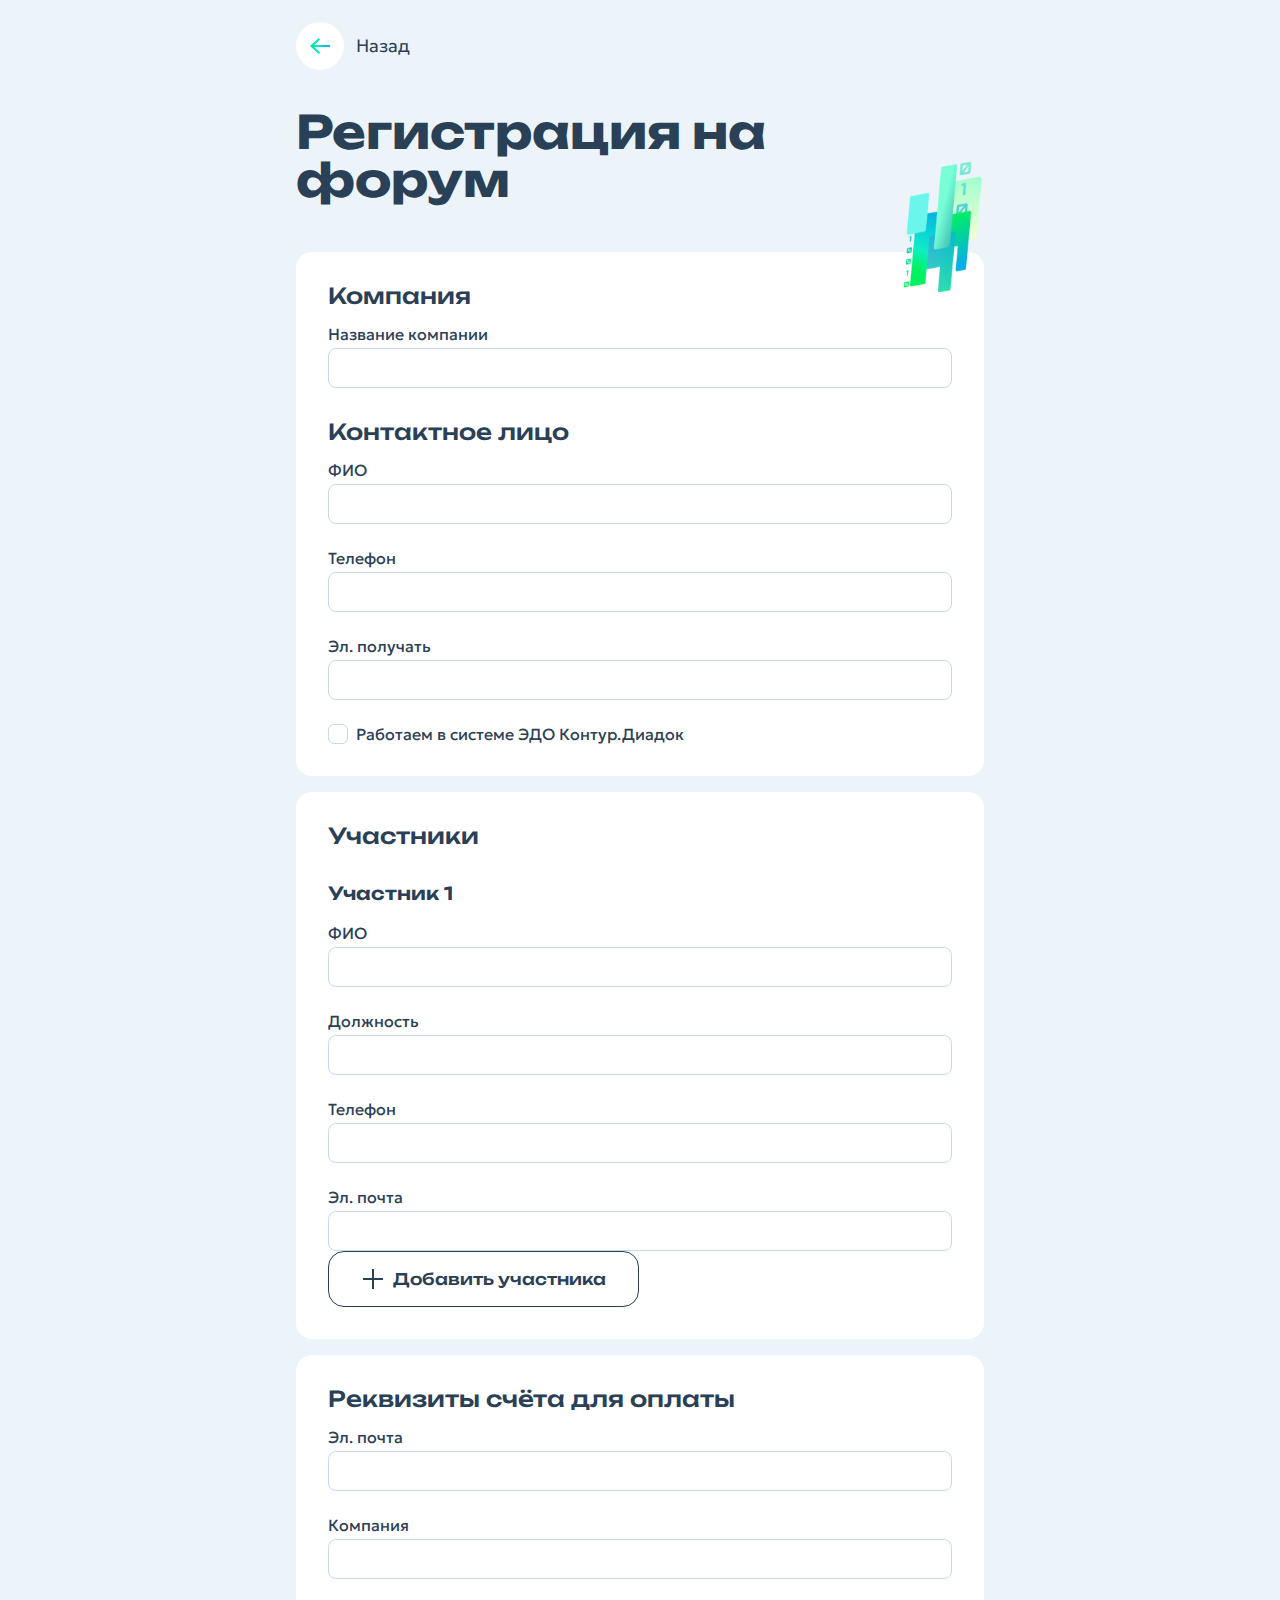
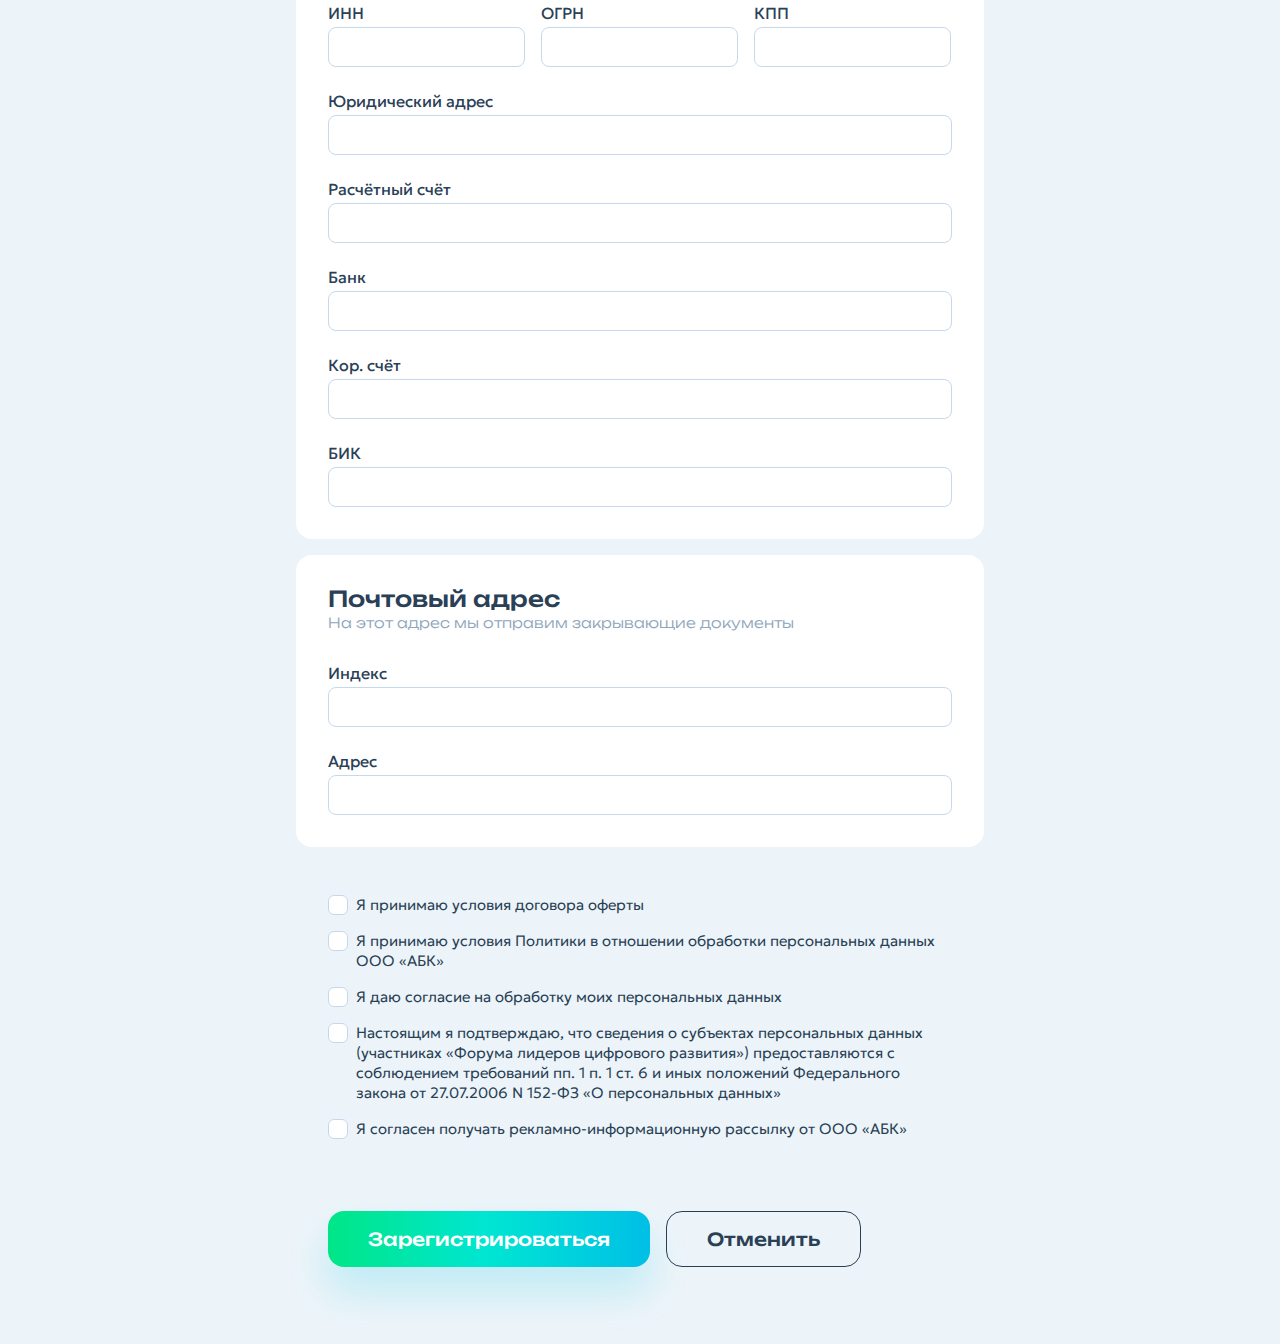
==== commit ebe82e5e: ".form-register correct, @media tablet base style" ====
--- a/html/registration-form.html
+++ b/html/registration-form.html
@@ -32,7 +32,7 @@
                 <!-- form -->
                 <form class="form-register" id="form-register" action="#">
 
-                    <!-- fieldset -->
+                    <!-- block -->
                     <div class="form-block">
                         <fieldset class="form-group">
                             <legend class="form-group__title">Компания</legend>
@@ -72,9 +72,9 @@
                         </fieldset>
                         <!--// fieldset-->
                     </div>
-                    <!-- fieldset -->
-
-                    <!-- fieldset -->
+                    <!-- block -->
+
+                    <!-- block -->
                     <div class="form-block">
                         <p class="form-block__title">Участники</p>
                         <fieldset class="form-group">
@@ -111,7 +111,7 @@
                         </fieldset>
                         <!--// fieldset-->
                     </div>
-                    <!-- fieldset -->
+                    <!-- block -->
 
                     <!-- block-->
                     <div class="form-block">
@@ -176,7 +176,7 @@
                     </div>
                     <!--// block-->
 
-                    <!-- fieldset -->
+                    <!-- block-->
                     <div class="form-block">
                         <legend class="form-block__title">
                             Почтовый адрес
@@ -198,15 +198,15 @@
                         </fieldset>
                         <!--// fieldset-->
                     </div>
-                    <!-- fieldset -->
-
-                    <!-- fieldset -->
-                    <fieldset class="form-register__checkbox">
+                    <!-- block -->
+
+                    <!-- block -->
+                    <div class="form-block form-block--checkbox">
                         <!-- row -->
                         <label class="checkbox-row">
                             <input name="terms" class="checkbox-real" type="checkbox">
                             <span class="checkbox-custom" type="checkbox"></span>
-                            <span>Я принимаю условия договора оферты</span>
+                            <span class="checkbox-text">Я принимаю условия договора оферты</span>
                         </label>
                         <!-- //row -->
 
@@ -214,7 +214,7 @@
                         <label class="checkbox-row">
                             <input name="terms" class="checkbox-real" type="checkbox">
                             <span class="checkbox-custom" type="checkbox"></span>
-                            <span>Я принимаю условия Политики в отношении обработки персональных данных ООО «АБК»</span>
+                            <span class="checkbox-text">Я принимаю условия Политики в отношении обработки персональных данных ООО «АБК»</span>
                         </label>
                         <!--// row -->
 
@@ -222,28 +222,28 @@
                         <label class="checkbox-row">
                             <input name="terms" class="checkbox-real" type="checkbox">
                             <span class="checkbox-custom" type="checkbox"></span>
-                            <span>Я даю согласие на обработку моих персональных данных</span>
+                            <span class="checkbox-text">Я даю согласие на обработку моих персональных данных</span>
                         </label>
                         <!--// row -->
 
                         <label class="checkbox-row">
                             <input name="terms" class="checkbox-real" type="checkbox">
                             <span class="checkbox-custom" type="checkbox"></span>
-                            <span>Настоящим я подтверждаю, что сведения о субъектах персональных данных (участниках «Форума лидеров цифрового развития») предоставляются с соблюдением требований пп. 1 п. 1 ст. 6 и иных положений Федерального закона от 27.07.2006 N 152-ФЗ «О персональных данных»</span>
-                        </label>
-
-                        <label class="checkbox-row">
-                            <input name="terms" class="checkbox-real" type="checkbox">
-                            <span class="checkbox-custom" type="checkbox"></span>
-                            <span>Я согласен получать рекламно-информационную рассылку от ООО «АБК»</span>
-                        </label>
-                    </fieldset>
-                    <!--// fieldset -->
+                            <span class="checkbox-text">Настоящим я подтверждаю, что сведения о субъектах персональных данных (участниках «Форума лидеров цифрового развития») предоставляются с соблюдением требований пп. 1 п. 1 ст. 6 и иных положений Федерального закона от 27.07.2006 N 152-ФЗ «О персональных данных»</span>
+                        </label>
+
+                        <label class="checkbox-row">
+                            <input name="terms" class="checkbox-real" type="checkbox">
+                            <span class="checkbox-custom" type="checkbox"></span>
+                            <span class="checkbox-text">Я согласен получать рекламно-информационную рассылку от ООО «АБК»</span>
+                        </label>
+                    </div>
+                    <!--// block -->
 
                     <!-- form buttons -->
                     <div class="form-register__buttons">
                         <button class="btn-solid btn-solid--grad">Зарегистрироваться</button>
-                        <button class="btn-outline">Отменить</button>
+                        <button class="btn-cancel">Отменить</button>
                     </div>
                     <!--// form buttons -->
                 </form>
--- a/css/main.css
+++ b/css/main.css
@@ -108,6 +108,10 @@
   display: block;
 }
 
+img {
+  pointer-events: none;
+}
+
 :root {
   --container-width: 1150px;
   --container-padding: 15px;
@@ -129,13 +133,27 @@
   margin: 0 auto;
 }
 
+/* Tablet */
+@media (max-width: 1439px) {
+  .container {
+    width: 718px;
+  }
+}
+/* Mobile */
+@media (max-width: 767px) {
+  .container {
+    width: 350px;
+  }
+}
 html {
+  overflow-x: hidden;
   scroll-behavior: smooth;
 }
 
 body {
   font-family: "Geologica", sans-serif;
   color: #2a4056;
+  overflow-x: hidden;
 }
 
 .registartion-page {
@@ -165,6 +183,12 @@
   font-weight: 500;
   line-height: 1.33;
   color: #fff;
+}
+
+.tab-arrow {
+  width: 12px;
+  height: 7px;
+  fill: #303438;
 }
 
 .grad-border {
@@ -183,23 +207,6 @@
   color: transparent;
 }
 
-.section-bg {
-  position: relative;
-}
-.section-bg::after {
-  z-index: -1;
-  position: absolute;
-  top: 0;
-  left: 20px;
-  content: "";
-  width: 600px;
-  height: 600px;
-  transform: translateX(50%);
-  background-image: url("./../../img/decor-svg/circle-green.svg");
-  background-size: contain;
-  background-repeat: no-repeat;
-}
-
 .decor-polygon {
   position: relative;
 }
@@ -212,17 +219,28 @@
 }
 
 .clip-section {
+  position: relative;
+  overflow: hidden;
+  z-index: 1;
+}
+.clip-section::after {
+  display: block;
   z-index: -1;
   position: absolute;
+  content: "";
   top: 0;
-  left: 0;
-  width: 100%;
+  left: 50%;
+  width: 1440px;
+  transform: translateX(-50%);
   height: 100%;
+  background-color: #fff;
+  -webkit-clip-path: polygon(0% 18%, 100% 0%, 100% 82%, 0 100%);
+          clip-path: polygon(0% 18%, 100% 0%, 100% 82%, 0 100%);
+}
+.clip-section--light::after {
   background: linear-gradient(-41.52deg, rgb(204, 255, 227) 3.924%, rgb(128, 247, 255) 117.774%);
-  -webkit-clip-path: polygon(0 8vw, 100% 0%, 100% calc(100% - 10vw), 0 100%);
-          clip-path: polygon(0 8vw, 100% 0%, 100% calc(100% - 10vw), 0 100%);
-}
-.clip-section--dark {
+}
+.clip-section--dark::after {
   background-image: url("./../../img/speakers/speakers-bg.svg");
 }
 
@@ -238,6 +256,7 @@
   line-height: 56px;
   font-weight: 500;
   color: #fff;
+  cursor: pointer;
   transition: all 0.2s ease-in;
 }
 .btn-solid:hover {
@@ -246,12 +265,13 @@
 .btn-solid:active {
   background-color: #7699bc;
 }
-.btn-solid:disabled {
+.btn-solid::disabled {
   opacity: 0.3;
 }
 .btn-solid--grad {
   box-shadow: 0px 24px 40px 0px rgba(8, 202, 229, 0.2);
   background: linear-gradient(90deg, rgb(0, 230, 134) -0.036%, rgb(0, 230, 210) 48.922%, rgb(0, 191, 230) 99.964%);
+  transition: all 0.2s ease-in;
 }
 .btn-solid--grad:hover {
   box-shadow: 0px 24px 40px 0px rgba(8, 202, 229, 0.3);
@@ -338,6 +358,28 @@
   opacity: 0.4;
 }
 
+.btn-cancel {
+  padding-right: 40px;
+  padding-left: 40px;
+  height: 56px;
+  line-height: 56px;
+  display: flex;
+  align-items: center;
+  justify-content: center;
+  border: 1px solid #293f55;
+  border-radius: 16px;
+  font-family: "Unbounded", sans-serif;
+  font-size: 18px;
+  font-weight: 500;
+  color: #2a4056;
+}
+.btn-cancel:hover {
+  background-color: #e4edf6;
+}
+.btn-cancel:active {
+  background-color: #c5d8eb;
+}
+
 .return-back {
   padding-top: 6px;
   padding-bottom: 6px;
@@ -362,11 +404,15 @@
   border-color: #e4edf6;
 }
 
+.timer__form {
+  margin-top: 32px;
+}
+
 .timer-count {
   padding-bottom: 40px;
   display: flex;
   justify-content: space-between;
-  align-items: center;
+  align-items: baseline;
   border-bottom: 1px solid #e4edf6;
 }
 
@@ -383,31 +429,47 @@
 }
 
 .time {
-  display: flex;
+  width: 484px;
+  display: flex;
+  justify-content: space-between;
   font-size: 54px;
   line-height: 1.18;
 }
-.time:not(:last-child) {
+.time li {
+  display: flex;
+  justify-content: space-between;
+}
+.time li:not(:last-child) {
   position: relative;
 }
-.time:not(:last-child)::after {
-  padding-left: 10px;
+.time li:not(:last-child)::after {
+  padding-left: 11px;
   padding-right: 11px;
   content: ":";
   font-size: 54px;
   color: #79a6d2;
-}
-
+  animation: 1s ease-in-out infinite flashing;
+}
+
+@keyframes flashing {
+  0% {
+    opacity: 1;
+  }
+  100% {
+    opacity: 0;
+  }
+}
 .time__unit {
-  padding-left: 12px;
+  padding-left: 11px;
 }
 
 .badge-video {
+  display: block;
   width: 545px;
   height: 308px;
-  position: absolute;
-  right: 0;
+  position: relative;
   top: -1px;
+  right: -1px;
 }
 .badge-video::before {
   cursor: pointer;
@@ -483,16 +545,12 @@
   line-height: 1.55;
   color: #2a4056;
 }
-.form {
-  padding-top: 32px;
-}
 
 .form__title {
   margin-bottom: 20px;
   font-size: 18px;
   font-weight: 300;
   line-height: 1.55;
-  color: #2a4056;
 }
 
 .form__group {
@@ -505,9 +563,10 @@
 .form__input {
   height: 56px;
   width: 100%;
-  padding: 14px 20px;
+  padding-left: 20px;
+  padding-right: 20px;
   border: 1px solid rgb(198, 217, 236);
-  border-radius: 16px;
+  border-radius: 12px;
 }
 .form__input::-moz-placeholder {
   font-size: 18px;
@@ -535,7 +594,7 @@
   font-size: 36px;
   font-weight: 300;
   line-height: 1.11;
-  color: #2a4056;
+  color: rgba(42, 64, 86, 0.4);
   background-image: transparent;
 }
 .tab__btn:not(:last-child) {
@@ -566,43 +625,40 @@
 
 .tab-block__row {
   display: flex;
+  justify-content: space-between;
 }
 .tab-block__row:not(:last-child) {
   margin-bottom: 56px;
 }
 
-.tab-block__column:not(:last-child) {
+.tab-block__column {
+  position: relative;
+  width: 50%;
+  line-height: 1.33;
+  font-weight: 300;
+}
+.tab-block__column:first-child {
   margin-right: 32px;
-}
-.tab-block__column:first-child {
-  width: 160px;
-}
-.tab-block__column:nth-child(n+2) {
-  width: 352px;
-}
-.tab-block__column:last-child {
-  flex-grow: 1;
+  display: flex;
+  align-content: flex-start;
+  justify-content: space-between;
+  flex-wrap: wrap;
 }
 
 .tab-block__time {
-  color: #2a4056;
   font-size: 24px;
-  font-weight: 300;
-  line-height: 1.33;
 }
 
 .tab-block__title {
+  position: relative;
+  width: 64.8%;
   font-size: 24px;
   font-weight: 600;
-  line-height: 1.33;
-  color: #2a4056;
 }
 
 .tab-block__line {
   position: relative;
   padding-left: 32px;
-  font-weight: 300;
-  color: #2a4056;
 }
 .tab-block__line:not(:last-child) {
   margin-bottom: 16px;
@@ -625,7 +681,29 @@
 
 .tab-block__desc {
   font-size: 15px;
-  line-height: 1.33;
+}
+
+.tab-block__btn {
+  display: none;
+  justify-content: center;
+  align-items: center;
+  position: absolute;
+  top: 44px;
+  right: -8px;
+  transform: translateX(100%);
+  width: 24px;
+  height: 24px;
+}
+.tab-block__btn--active svg {
+  transform: rotate(-180deg);
+}
+.tab-block__btn svg {
+  transition: transform 0.2s ease;
+}
+
+.tab-block__column:only-child .tab-block__btn {
+  display: none;
+  pointer-events: none;
 }
 
 .cost-list {
@@ -677,8 +755,11 @@
   border-radius: 24px;
   background-color: #fff;
 }
+.form-block + .form-block {
+  margin-top: 16px;
+}
 .form-block + * {
-  margin-top: 16px;
+  margin-top: 40px;
 }
 .form-block:first-child {
   position: relative;
@@ -692,6 +773,15 @@
   width: 120px;
   height: 195px;
   background-image: url("./../img/decor-svg/polygon-multyple.svg");
+  background-position: center center;
+  background-size: contain;
+  background-repeat: no-repeat;
+}
+.form-block--checkbox {
+  padding: 0;
+  padding-top: 24px;
+  border-radius: 0;
+  background-color: transparent;
 }
 
 .form-group + .form-group {
@@ -740,28 +830,19 @@
   color: #8fa6bc;
 }
 
-.form-register__btn {
-  margin-top: 56px;
-}
-
-.form-register__checkbox {
-  padding-top: 24px;
-}
-.form-register__checkbox + .form-register__checkbox {
-  margin-top: 16px;
-}
-
 .form-register__buttons {
-  margin-top: 40px;
   display: flex;
   -moz-column-gap: 16px;
        column-gap: 16px;
 }
 
-.checbox-row {
-  margin-bottom: 16px;
+.checkbox-row {
   display: flex;
   align-items: flex-start;
+}
+
+.checkbox-row + .checkbox-row {
+  margin-top: 16px;
 }
 
 .checkbox-real {
@@ -779,9 +860,8 @@
   margin-right: 8px;
   position: relative;
   vertical-align: bottom;
-  flex-shrink: 0;
   display: inline-block;
-  width: 20px;
+  min-width: 20px;
   height: 20px;
   border-radius: 6px;
   border: 1px solid #c6d9ec;
@@ -795,22 +875,29 @@
   left: 50%;
   top: 50%;
   transform: translate(-50%, -50%) scale(0);
-  background-image: url("./../../img/icons/checked.svg");
+  background-image: url("./../img/icons/checked.svg");
   background-repeat: no-repeat;
   background-position: center;
-  background-color: #fff;
   transition: transform 0.2s ease-in;
+}
+
+.checkbox-real:hover + .checkbox-custom {
+  border-color: #8fa5bc;
 }
 
 .checkbox-real:checked + .checkbox-custom {
   background-color: #00d68f;
+  border-color: #00d68f;
 }
 .checkbox-real:checked + .checkbox-custom::before {
   transform: translate(-50%, -50%) scale(1);
 }
 
-.checkbox-real:hover + .checkbox-custom {
-  border-color: #8fa5bc;
+.checkbox-text {
+  font-size: 15px;
+  font-weight: 300;
+  line-height: 1.33;
+  color: #293f55;
 }
 
 .input {
@@ -852,13 +939,6 @@
   border: 2px solid #293f55;
 }
 
-.input-row__title {
-  margin-bottom: 4px;
-  font-size: 15px;
-  font-weight: 300;
-  line-height: 1.33;
-}
-
 .input-row + .input-row {
   margin-top: 24px;
 }
@@ -895,7 +975,12 @@
 .slider-arrow.swiper-button-disabled {
   opacity: 0;
 }
-.slider-place .slider-arrow.swiper-button-disabled {
+.slider-arrow img {
+  -o-object-fit: contain;
+     object-fit: contain;
+}
+
+.slider-place__content .slider-arrow.swiper-button-disabled {
   opacity: 0.4;
 }
 
@@ -925,18 +1010,24 @@
 }
 
 .slider-badge {
+  display: flex;
+  -moz-column-gap: 32px;
+       column-gap: 32px;
+  position: relative;
   width: 100%;
   height: 306px;
   border-radius: 24px;
   background-color: #fff;
-  display: flex;
-  justify-content: space-between;
+}
+.slider-badge > * {
+  width: 50%;
 }
 
 .slider-badge__text {
   padding-top: 64px;
   padding-left: 64px;
-  max-width: 408px;
+  max-height: 264px;
+  overflow: hidden;
 }
 
 .slider-badge__title {
@@ -948,6 +1039,10 @@
 
 .slider-badge__desc {
   margin-bottom: 4px;
+  font-size: 24px;
+}
+.slider-badge__desc p + p {
+  margin-top: 10px;
 }
 
 .slider-badge__link-map {
@@ -960,9 +1055,6 @@
   position: relative;
   width: 1120px;
   height: 600px;
-}
-.slider-how-was:hover .slider-how-was__img::after {
-  opacity: 1;
 }
 
 .slider-mini-how-was {
@@ -998,8 +1090,6 @@
   background-position: center center;
   background-size: contain;
   background-repeat: no-repeat;
-  opacity: 0;
-  transition: opacity 0.2s ease-in;
 }
 
 .slider-how-was__text {
@@ -1064,21 +1154,22 @@
 
 .slider-reviews {
   position: relative;
-  padding-bottom: 48px;
   width: 1120px;
   height: 476px;
 }
 
 .slider-reviews__item {
   padding: 32px 40px 40px;
-  display: flex;
-  width: 544px !important;
+  max-width: 544px;
   height: 428px;
   border: 1px solid #c6d9ec;
   border-radius: 16px;
   -webkit-backdrop-filter: blur(40px);
           backdrop-filter: blur(40px);
-  background: rgba(255, 255, 255, 0.4);
+  background-color: rgba(255, 255, 255, 0.4);
+  font-size: 18px;
+  font-weight: 300;
+  line-height: 1.55;
 }
 
 .slider-reviews__img {
@@ -1096,16 +1187,10 @@
      object-fit: cover;
 }
 
-.slider-reviews__text {
-  padding-top: 8px;
-  font-size: 18px;
-  font-weight: 300;
-  line-height: 1.55;
-  overflow: hidden;
-}
-
-.slider-reviews__title {
+.slider-reviews__header {
   margin-bottom: 16px;
+  display: flex;
+  align-items: center;
 }
 
 .slider-reviews__name {
@@ -1115,6 +1200,12 @@
 .slider-reviews__date {
   font-size: 15px;
   line-height: 1.6;
+}
+
+.slider-reviews__desc {
+  height: 280px;
+  padding-left: 80px;
+  overflow: hidden;
 }
 
 .slider-reviews__pagination {
@@ -1143,11 +1234,19 @@
   margin-bottom: 20px;
   position: relative;
   display: inline-block;
+  max-height: 96px;
   font-size: 24px;
   font-weight: 300;
   line-height: 1.33;
-  color: #2a4056;
   text-decoration: underline;
+  overflow: hidden;
+}
+.slider-press-about__title p p {
+  display: -webkit-box;
+  -webkit-box-orient: vertical;
+  -webkit-line-clamp: 3;
+  overflow: hidden;
+  text-overflow: clip;
 }
 
 .slider-press-about__text {
@@ -1156,8 +1255,14 @@
   font-size: 18px;
   font-weight: 300;
   line-height: 1.55;
+  overflow: hidden;
+}
+.slider-press-about__text p {
+  display: -webkit-box;
+  -webkit-box-orient: vertical;
+  -webkit-line-clamp: 5;
+  overflow: hidden;
   text-overflow: ellipsis;
-  overflow: hidden;
 }
 
 .slider-press-about__label {
@@ -1174,8 +1279,8 @@
 .slider-press-about__img img {
   width: 100%;
   height: 100%;
-  -o-object-fit: cover;
-     object-fit: cover;
+  -o-object-fit: contain;
+     object-fit: contain;
 }
 
 .slider-press-about__pagination {
@@ -1192,10 +1297,11 @@
 }
 
 .slider-place {
+  -webkit-clip-path: polygon(0% 18%, 100% 0%, 100% 82%, 0 100%);
+          clip-path: polygon(0% 18%, 100% 0%, 100% 82%, 0 100%);
   position: relative;
-  height: 1047px;
-  -webkit-clip-path: polygon(0 10%, 100% 0, 100% 75%, 0 85%);
-          clip-path: polygon(0 10%, 100% 0, 100% 75%, 0 85%);
+  max-width: 1440px;
+  height: 888px;
 }
 
 .slider-place__content {
@@ -1210,6 +1316,7 @@
   justify-content: center;
 }
 .slider-place__item img {
+  pointer-events: none;
   height: 100%;
   width: 100%;
   -o-object-fit: cover;
@@ -1219,9 +1326,9 @@
 .slider-place__badge {
   z-index: 1;
   position: absolute;
-  bottom: 0;
+  bottom: 153px;
   left: 50%;
-  transform: translateX(-50%);
+  transform: translate(-50%, 100%);
 }
 
 .slider-place__pagination {
@@ -1240,13 +1347,13 @@
   background-color: #fff;
 }
 
-.slider__controls {
+.slider-place__controls {
   z-index: 2;
   position: absolute;
   width: 274px;
   height: 48px;
   position: absolute;
-  bottom: 33%;
+  bottom: 22%;
   left: 50%;
   transform: translateX(-50%);
 }
@@ -1276,8 +1383,8 @@
   height: 100%;
   -o-object-fit: cover;
      object-fit: cover;
-  -webkit-clip-path: inset(0 round 100px 0 100px 0);
-          clip-path: inset(0 round 100px 0 100px 0);
+  -webkit-clip-path: path("M100 0H216V164C216 219.228 171.228 264 116 264H0V100C0 44.7715 44.7715 0 100 0Z");
+          clip-path: path("M100 0H216V164C216 219.228 171.228 264 116 264H0V100C0 44.7715 44.7715 0 100 0Z");
 }
 
 .slider-speakers__title {
@@ -1285,10 +1392,17 @@
 }
 
 .slider-speakers__desc {
+  height: 60px;
+  overflow: hidden;
   font-size: 15px;
   font-weight: 300;
   line-height: 1.33;
   color: #c6d9ec;
+}
+.slider-speakers__desc p {
+  display: -webkit-box;
+  -webkit-line-clamp: 3;
+  overflow: hidden;
 }
 
 .slider-speakers__pagination {
@@ -1299,16 +1413,31 @@
        column-gap: 16px;
 }
 
+.header-top {
+  padding-top: 28px;
+  padding-bottom: 24px;
+}
+
 .header-top__nav {
-  padding-top: 24px;
-  padding-bottom: 24px;
-  display: flex;
+  display: flex;
+  align-items: center;
   justify-content: space-between;
-  align-items: center;
+}
+
+.header-top.decor-circle::before {
+  display: none;
+}
+.header-top.decor-circle:after {
+  left: 158px;
+}
+
+.header-top__btn--none {
+  display: none;
 }
 
 .header {
   padding-bottom: 105px;
+  overflow: hidden;
   min-height: 564px;
 }
 
@@ -1344,82 +1473,66 @@
   font-size: 36px;
   font-weight: 300;
 }
+.header__text::before {
+  content: "";
+  position: absolute;
+  width: 72px;
+  height: 125px;
+  top: -39px;
+  left: -16px;
+  transform: translateX(-100%);
+  background-image: url("./../img/decor-svg/polygon-multyple.svg");
+  background-size: contain;
+  background-repeat: no-repeat;
+  background-position: center center;
+}
 
 .header__text span {
   line-height: 1.5;
 }
-.header__text span::before {
-  content: "";
-  position: absolute;
-  top: -44px;
-  left: -18px;
-  width: 72px;
-  height: 125px;
-  transform: translateX(-100%);
-  background-image: url("./../img/decor-multi.svg");
-  background-position: center center;
-  background-size: cover;
-  background-repeat: no-repeat;
-}
 
 .header__title {
   margin-bottom: 24px;
 }
 
 .header__desc {
+  width: 657px;
   display: flex;
   justify-content: space-between;
   line-height: 1.11;
 }
-.header__desc p + p {
-  position: relative;
-  padding-left: 32px;
-}
-.header__desc p + p::before {
-  position: absolute;
-  top: 16px;
-  left: 0;
-  content: "";
-  width: 8px;
-  height: 8px;
-  border-radius: 50%;
-  background-color: #2a4056;
-}
 
 .header__timer {
-  padding-top: 76px;
-}
-
-.header__btn {
+  padding-top: 55px;
+}
+.header__timer--none {
+  display: none;
+}
+
+.header__btn--none {
   display: none;
 }
 
 .forum {
   padding-top: 43px;
-  padding-bottom: 115px;
-}
-
-.forum.decor-polygon::before {
-  position: absolute;
-  content: "";
-  top: 0;
-  left: -73px;
-  width: 182px;
-  height: 348px;
-  background-image: url("./../img/forum/polygon-one.svg");
-}
-.forum.decor-polygon::after {
-  position: absolute;
-  content: "";
-  bottom: 115px;
-  right: 103px;
-  width: 138px;
-  height: 228px;
-  background-image: url("./../img/forum/polygon-double.svg");
+  padding-bottom: 164px;
+}
+
+.forum.decor-circle::before {
+  bottom: 0;
+  left: calc(50vw - var(--container-width) / 2 - 60px);
+  transform: translateX(-50%);
+  background-image: url("./../img/decor-svg/circle-green.svg");
+}
+.forum.decor-circle::after {
+  top: 43px;
+  left: unset;
+  right: calc(50vw - var(--container-width) / 2 - 200px);
+  background-image: url("./../img/decor-svg/circle-cyan.svg");
 }
 
 .forum__header {
-  margin-bottom: 40px;
+  margin-bottom: 71px;
   text-align: center;
 }
 
@@ -1429,12 +1542,13 @@
 }
 
 .forum__speakers {
+  margin-right: 57px;
   width: 252px;
 }
 
 .forum__img-wrapper {
   margin-bottom: 24px;
-  width: 235px;
+  width: 252px;
   height: 244px;
   overflow: hidden;
 }
@@ -1444,42 +1558,57 @@
 }
 
 .forum__note {
+  width: 216px;
   font-size: 15px;
   font-weight: 300;
   line-height: 1.6;
   color: #2a4056;
 }
 
-.forum__text {
+.forum-text {
   width: 503px;
 }
-.forum__text h4 {
+.forum-text h4 {
   margin-bottom: 16px;
   font-size: 24px;
   font-weight: 600;
   line-height: 1.33;
   color: #2a4056;
 }
-.forum__text p {
+.forum-text p {
   font-size: 18px;
   font-weight: 300;
   line-height: 1.55;
-  color: #2a4056;
-}
-.forum__text p + * {
+}
+
+.forum-text__block:not(:last-child) {
+  margin-bottom: 48px;
+}
+
+.forum__tooltip {
   margin-top: 48px;
-}
-
-.forum__desc {
+  margin-left: auto;
+  margin-right: auto;
+  width: 503px;
+  font-size: 18px;
+  font-weight: 300;
+  line-height: 1.55;
+}
+
+.forum-text__desc {
   margin-bottom: 48px;
   font-size: 24px;
   font-weight: 300;
   line-height: 1.33;
-  color: #2a4056;
+}
+.forum-text__desc--mobile {
+  order: -1;
+  display: none;
 }
 
 .forum__stat {
-  width: 216px;
+  margin-left: 89px;
+  width: 218px;
 }
 
 .stat-grid li {
@@ -1491,6 +1620,7 @@
 
 .stat-grid__value {
   margin-bottom: 4px;
+  display: inline-block;
   font-size: 46px;
   font-family: "Unbounded", sans-serif;
   font-weight: 700;
@@ -1508,9 +1638,47 @@
   position: relative;
   padding-top: 187px;
   padding-bottom: 185px;
-  overflow: hidden;
-}
-
+  min-height: 1032px;
+}
+
+.speakers.clip-section::after {
+  -webkit-clip-path: polygon(0% 17%, 100% 2%, 100% 82%, 0 100%);
+          clip-path: polygon(0% 17%, 100% 2%, 100% 82%, 0 100%);
+}
+
+.speakers__tooltip {
+  position: absolute;
+  top: 0;
+  left: 50%;
+  transform: translateX(-50%);
+  width: 1440px;
+  height: 200px;
+}
+
+.speakers__tooltip-text {
+  animation: svgTextMove 30s linear infinite;
+}
+.speakers__tooltip-text tspan {
+  font-family: "Unbounded", sans-serif;
+  font-size: 18px;
+  font-weight: 500;
+  line-height: 24px;
+  fill: #2a4056;
+}
+.speakers__tooltip-text tspan:nth-child(even) {
+  font-size: 24px;
+}
+
+@keyframes svgTextMove {
+  0% {
+    transform: translate(-1500px, 0);
+    /* hop up */
+  }
+  100% {
+    transform: translate(0, 0);
+    /* return to baseline */
+  }
+}
 .speakers__header {
   margin-bottom: 64px;
   text-align: center;
@@ -1555,6 +1723,19 @@
   padding-bottom: 67px;
 }
 
+.program.decor-circle::before {
+  bottom: 0;
+  left: calc(50vw - var(--container-width) / 2 - 60px);
+  transform: translateX(-50%);
+  background-image: url("./../img/decor-svg/circle-cyan.svg");
+}
+.program.decor-circle::after {
+  top: 43px;
+  left: unset;
+  right: calc(50vw - var(--container-width) / 2 - 200px);
+  background-image: url("./../img/decor-svg/circle-green.svg");
+}
+
 .program__header {
   margin-bottom: 80px;
   text-align: center;
@@ -1565,7 +1746,7 @@
   padding-top: 160px;
   padding-bottom: 160px;
   text-align: center;
-  height: 1115px;
+  min-height: 1075px;
 }
 
 .cost.decor-polygon {
@@ -1605,10 +1786,10 @@
   padding-left: 76px;
   font-size: 24px;
   font-weight: 300;
-  line-height: 32px;
-  color: rgb(42, 64, 86);
-}
-.cost__desc p:last-child {
+  line-height: 1.33;
+}
+
+.cost__text--none {
   display: none;
 }
 
@@ -1616,9 +1797,14 @@
   margin-top: 40px;
   margin-bottom: 56px;
 }
+.cost__timer--none {
+  display: none;
+}
 
 .cost-list-wrapper {
   margin-bottom: 64px;
+}
+.cost-list-wrapper--none {
   display: none;
 }
 
@@ -1626,8 +1812,7 @@
   margin-bottom: 24px;
   font-size: 24px;
   font-weight: 600;
-  line-height: 32px;
-  color: #2a4056;
+  line-height: 1.33;
 }
 
 .cost-include__list {
@@ -1656,8 +1841,7 @@
   text-align: left;
   font-size: 15px;
   font-weight: 300;
-  line-height: 20px;
-  color: #2a4056;
+  line-height: 1.33;
 }
 .const__warning::before {
   position: absolute;
@@ -1674,9 +1858,13 @@
   margin-top: 64px;
 }
 
-.how-was__header {
+.how-was {
+  overflow: hidden;
   padding-top: 64px;
   padding-bottom: 100px;
+}
+
+.how-was__header {
   margin-bottom: 64px;
   text-align: center;
 }
@@ -1684,6 +1872,17 @@
 .reviews {
   padding-top: 100px;
   padding-bottom: 100px;
+}
+
+.reviews.decor-circle::before {
+  bottom: unset;
+  top: 52px;
+  left: calc(50vw - var(--container-width) / 2 - 60px);
+  transform: translateX(-50%);
+  background-image: url("./../img/decor-svg/circle-green.svg");
+}
+.reviews.decor-circle::after {
+  display: none;
 }
 
 .reviews .decor-polygon::before {
@@ -1723,7 +1922,7 @@
 
 .partners {
   padding-top: 100px;
-  padding-bottom: 60px;
+  padding-bottom: 120px;
   text-align: center;
 }
 
@@ -1737,6 +1936,7 @@
 }
 
 .partners__list li {
+  padding: 32px 32px;
   width: 256px;
   height: 160px;
   background-color: #fff;
@@ -1747,6 +1947,11 @@
   align-items: center;
   justify-content: center;
 }
+.partners__list li img {
+  -o-object-fit: contain;
+     object-fit: contain;
+  overflow: hidden;
+}
 
 .partners__list {
   display: flex;
@@ -1766,10 +1971,8 @@
 }
 
 .place {
-  margin-top: -100px;
+  z-index: 2;
   position: relative;
-  height: 1047px;
-  overflow: hidden;
 }
 
 .place__header {
@@ -1780,11 +1983,6 @@
   transform: translateX(-50%);
 }
 
-.contacts {
-  padding-top: 80px;
-  margin-top: -80px;
-}
-
 .contacts__header {
   margin-bottom: 64px;
 }
@@ -1793,7 +1991,7 @@
   display: flex;
   justify-content: space-between;
   padding-bottom: 72px;
-  border-bottom: 1px solid rgba(255, 255, 255, 0.4);
+  border-bottom: 1px solid rgba(255, 255, 255, 0.2);
 }
 
 .contacts__column:first-child {
@@ -1805,9 +2003,22 @@
 
 .contacts__email-list {
   display: flex;
-  gap: 32px;
+  row-gap: 32px;
+  -moz-column-gap: 32px;
+       column-gap: 32px;
   flex-wrap: wrap;
   color: #fff;
+}
+
+.contacts__email-list li {
+  font-size: 18px;
+  font-weight: 600;
+  line-height: 1.55;
+}
+.contacts__email-list li a {
+  font-size: 24px;
+  font-weight: 300;
+  line-height: 1.33;
 }
 
 .contacts__phone {
@@ -1825,14 +2036,14 @@
 }
 
 .footer {
-  margin-top: -300px;
-  padding-top: 459px;
+  margin-top: -170px;
+  padding-top: 629px;
   padding-bottom: 80px;
-  background-color: #999;
-  background-image: url("./../img/footer-bg/img-bg.svg");
-  background-position: center center;
-  background-size: cover;
-  background-repeat: no-repeat;
+}
+
+.footer.clip-section::after {
+  -webkit-clip-path: polygon(0% 12%, 100% 0%, 100% 100%, 0 100%);
+          clip-path: polygon(0% 12%, 100% 0%, 100% 100%, 0 100%);
 }
 
 .footer__row {
@@ -1840,9 +2051,6 @@
   padding-bottom: 80px;
   display: flex;
   justify-content: space-between;
-}
-.footer__row > * {
-  flex-shrink: 0;
 }
 
 .footer__column:first-child {
@@ -1920,4 +2128,1051 @@
   font-size: 46px;
   font-weight: 700;
   line-height: 1.04;
+}
+
+/* Tablet */
+@media (max-width: 1439px) {
+  .h2 {
+    font-size: 40px;
+  }
+  .clip-section::after {
+    width: 768px;
+    -webkit-clip-path: polygon(0% 14%, 100% 0%, 100% 65%, 0 80%);
+            clip-path: polygon(0% 14%, 100% 0%, 100% 65%, 0 80%);
+  }
+  .main-page .btn-solid {
+    height: 48px;
+    padding-left: 31.5px;
+    padding-right: 31.5px;
+    border-radius: 12px;
+    font-size: 15px;
+    line-height: 48px;
+  }
+  .slider-arrow {
+    display: none;
+  }
+  .slider-badge__text {
+    width: 688px;
+  }
+  .form-subscribe {
+    width: 328px;
+    height: 104px;
+  }
+  .form-subscribe__input {
+    margin-bottom: 12px;
+    padding-left: 16px;
+    padding-right: 16px;
+    height: 44px;
+    border-radius: 12px;
+    line-height: 44px;
+  }
+  .form-subscribe .btn-solid {
+    width: 100%;
+    padding-left: 45.5px;
+    padding-right: 45.5px;
+  }
+  .header-top {
+    padding-top: 12px;
+  }
+  .nav__list li:not(:last-child) {
+    margin-right: 16px;
+  }
+  .nav__list a {
+    font-size: 15px;
+    line-height: 1.6;
+  }
+  .header {
+    padding-bottom: 40px;
+    min-height: 963px;
+  }
+  .header__content:not(:last-child) {
+    margin-bottom: 32px;
+  }
+  .header__img {
+    margin-left: 0;
+    width: 688px;
+    height: 420px;
+  }
+  .header__img img {
+    -webkit-clip-path: path("M681.155 0H75.2617C72.6358 0 70.1097 1.00609 68.2029 2.81138L3.20846 64.3444C1.16028 66.2835 0 68.9797 0 71.8002V128.546C0 132.327 3.06454 135.391 6.84483 135.391H114C117.78 135.391 120.845 138.456 120.845 142.236V203.522C120.845 207.302 123.909 210.366 127.69 210.366H253.379C257.16 210.366 260.224 213.431 260.224 217.211V286.209C260.224 289.989 263.289 293.054 267.069 293.054H420.931C424.711 293.054 427.776 296.118 427.776 299.899V413.155C427.776 416.935 430.84 420 434.621 420H612.085C614.878 420 617.551 418.862 619.487 416.848L685.134 348.561C686.973 346.648 688 344.098 688 341.445V6.84483C688 3.06453 684.935 0 681.155 0Z");
+            clip-path: path("M681.155 0H75.2617C72.6358 0 70.1097 1.00609 68.2029 2.81138L3.20846 64.3444C1.16028 66.2835 0 68.9797 0 71.8002V128.546C0 132.327 3.06454 135.391 6.84483 135.391H114C117.78 135.391 120.845 138.456 120.845 142.236V203.522C120.845 207.302 123.909 210.366 127.69 210.366H253.379C257.16 210.366 260.224 213.431 260.224 217.211V286.209C260.224 289.989 263.289 293.054 267.069 293.054H420.931C424.711 293.054 427.776 296.118 427.776 299.899V413.155C427.776 416.935 430.84 420 434.621 420H612.085C614.878 420 617.551 418.862 619.487 416.848L685.134 348.561C686.973 346.648 688 344.098 688 341.445V6.84483C688 3.06453 684.935 0 681.155 0Z");
+  }
+  .header__text {
+    top: 303px;
+    bottom: unset;
+    max-width: 100%;
+    font-size: 36px;
+  }
+  .header__text::before {
+    width: 56px;
+    height: 100px;
+    top: -35px;
+    left: -8px;
+  }
+  .header__text span {
+    line-height: 1.11;
+  }
+  .header__title {
+    margin-bottom: 8px;
+  }
+  .header__desc {
+    line-height: 1.11;
+  }
+  .header__timer {
+    padding-top: 195px;
+  }
+  .timer {
+    padding: 24px 32px 32px;
+    width: 100%;
+    border-radius: 20px;
+  }
+  .timer-count {
+    text-align: left;
+  }
+  .timer-count__text {
+    font-size: 24px;
+    font-weight: 600;
+    line-height: 1.33;
+  }
+  .countdown {
+    display: flex;
+    align-items: center;
+  }
+  .time {
+    font-size: 34px;
+    width: 100%;
+    justify-content: left;
+  }
+  .timer__form {
+    margin-top: 20px;
+  }
+  .form__title {
+    font-size: 16px;
+  }
+  .form__group {
+    -moz-column-gap: 24px;
+         column-gap: 24px;
+  }
+  .form__group > * {
+    width: 50%;
+  }
+  .form__input {
+    height: 44px;
+  }
+  .form__input::-moz-placeholder {
+    font-size: 16px;
+    font-weight: 300;
+    line-height: 1.5;
+  }
+  .form__input::placeholder {
+    font-size: 16px;
+    font-weight: 300;
+    line-height: 1.5;
+  }
+  .forum {
+    padding-top: 40px;
+    padding-bottom: 28px;
+  }
+  .forum__header {
+    margin-bottom: 48px;
+  }
+  .forum__row {
+    flex-direction: column;
+    justify-content: unset;
+    row-gap: 40px;
+  }
+  .forum__speakers {
+    margin-right: 0;
+    display: flex;
+    align-items: center;
+    width: 100%;
+  }
+  .forum__img-wrapper {
+    margin-bottom: 0;
+    margin-right: 32px;
+    width: 330px;
+    height: 320px;
+  }
+  .forum__note {
+    width: 326px;
+    font-size: 18px;
+    line-height: 1.55;
+  }
+  .forum-text {
+    display: flex;
+    justify-content: space-between;
+    gap: 32px;
+    flex-wrap: wrap;
+    width: 100%;
+  }
+  .forum-text h4 {
+    margin-bottom: 16px;
+    font-size: 24px;
+    font-weight: 600;
+    line-height: 1.33;
+  }
+  .forum-text p + * {
+    margin-top: 48px;
+  }
+  .forum-text__block {
+    width: 328px;
+  }
+  .forum-text__block:not(:last-child) {
+    margin-bottom: 0;
+  }
+  .forum-text__desc {
+    margin-bottom: 0;
+    display: none;
+  }
+  .forum-text__desc--mobile {
+    display: block;
+  }
+  .forum__tooltip {
+    margin-top: 40px;
+    padding-right: 10px;
+    width: 100%;
+  }
+  .forum__stat {
+    margin-left: 0;
+    width: 100%;
+  }
+  .stat-grid {
+    display: flex;
+    gap: 32px;
+    flex-wrap: wrap;
+  }
+  .stat-grid li {
+    width: 328px;
+    padding-right: 0;
+  }
+  .stat-grid li:not(:last-child) {
+    margin-bottom: 0;
+  }
+  .stat-grid__text {
+    font-size: 18px;
+  }
+  .speakers {
+    padding-top: 120px;
+    padding-bottom: 72px;
+    overflow: hidden;
+  }
+  .speakers__header {
+    margin-bottom: 48px;
+  }
+  .speakers__badge {
+    display: none;
+  }
+  .speakers .slider-arrow {
+    display: none;
+  }
+  .slider-speakers {
+    max-width: 700px;
+    height: 408px;
+  }
+  .slider-speakers__item {
+    max-width: 220px;
+    height: 408px;
+  }
+  .slider-speakers__item:nth-child(even) {
+    margin-top: unset;
+  }
+  .slider-speakers__img {
+    width: 220px;
+    height: 268px;
+  }
+  .slider-speakers__img img {
+    -webkit-clip-path: path("M68.5185 0H220V199.481C220 237.323 189.323 268 151.481 268H0V68.5185C0 30.6768 30.6768 0 68.5185 0Z");
+            clip-path: path("M68.5185 0H220V199.481C220 237.323 189.323 268 151.481 268H0V68.5185C0 30.6768 30.6768 0 68.5185 0Z");
+  }
+  .slider-speakers__title {
+    padding-right: 10px;
+  }
+  .how-was__header .grad-border {
+    padding-bottom: 7px;
+    background-size: 100% 10px;
+  }
+  .slider-speakers__pagination {
+    display: none;
+  }
+  .program {
+    padding-top: 24px;
+    padding-bottom: 48px;
+  }
+  .program__header {
+    margin-bottom: 48px;
+  }
+  .tab__nav {
+    margin-bottom: 40px;
+  }
+  .tab__btn:not(:last-child) {
+    margin-right: 32px;
+  }
+  .tab-block__row:not(:last-child) {
+    margin-bottom: 40px;
+  }
+  .tab-block__time {
+    margin-bottom: 8px;
+  }
+  .tab-block__title {
+    width: 100%;
+    font-size: 18px;
+  }
+  .tab-block__desc {
+    color: #5b7289;
+  }
+  .cost {
+    padding-top: 140px;
+    padding-bottom: 120px;
+    height: 968px;
+  }
+  .cost::after {
+    -webkit-clip-path: polygon(0% 15%, 100% 0%, 100% 82%, 0 100%);
+            clip-path: polygon(0% 15%, 100% 0%, 100% 82%, 0 100%);
+  }
+  .cost__header {
+    margin-bottom: 40px;
+  }
+  .cost__desc {
+    margin-bottom: 40px;
+    padding-right: 0;
+    padding-left: 0;
+    text-align: left;
+  }
+  .cost__timer {
+    margin-top: 40px;
+    margin-bottom: 40px;
+  }
+  .cost__timer--none {
+    display: none;
+  }
+  .cost-include__list {
+    justify-content: left;
+  }
+  .cost-include {
+    text-align: left;
+  }
+  .cost-include__title {
+    margin-bottom: 16px;
+    font-size: 18px;
+    line-height: 1.77;
+  }
+  .cost-include__list {
+    margin-bottom: 40px;
+    max-width: 688px;
+  }
+  .const__warning {
+    max-width: 688px;
+  }
+  .cost__btn {
+    display: none;
+    margin-top: 64px;
+  }
+  .how-was {
+    padding-bottom: 60px;
+  }
+  .how-was__header {
+    margin-bottom: 40px;
+  }
+  .slider-how-was {
+    width: 100%;
+    height: 366px;
+  }
+  .slider-how-was__img {
+    width: 688px;
+    height: 366px;
+    border-radius: 16px;
+  }
+  .slider-how-was__img:after {
+    width: 96px;
+    height: 96px;
+  }
+  .slider-how-was__text {
+    display: none;
+  }
+  .slider-mini-how-was {
+    height: 64px;
+  }
+  .slider-mini-how-was__item {
+    padding-bottom: 8px;
+    height: 64px;
+  }
+  .reviews {
+    overflow: hidden;
+    padding-top: 60px;
+    padding-bottom: 64px;
+  }
+  .reviews .decor-polygon::before, .reviews .decor-polygon::after {
+    display: none;
+  }
+  .reviews__header {
+    margin-bottom: 40px;
+  }
+  .slider-reviews {
+    width: 664px;
+    height: 496px;
+  }
+  .slider-reviews__item {
+    padding: 24px 24px;
+    max-width: 320px;
+    height: 440px;
+    font-size: 16px;
+  }
+  .slider-reviews__img {
+    width: 56px;
+    height: 56px;
+  }
+  .slider-reviews__desc {
+    padding-left: 0;
+  }
+  .slider-reviews__name {
+    width: 175px;
+    height: 40px;
+    font-weight: 600;
+    line-height: 1.25;
+  }
+  .slider-reviews__date {
+    font-size: 15px;
+    line-height: 1.6;
+  }
+  .press-about {
+    padding-top: 64px;
+    padding-bottom: 46px;
+  }
+  .press-about__header {
+    margin-bottom: 40px;
+  }
+  .slider-press-about {
+    height: 364px;
+  }
+  .slider-press-about__item {
+    padding-left: 0;
+    padding-right: 0;
+    width: 320px;
+  }
+  .partners {
+    padding-top: 46px;
+    padding-bottom: 60px;
+  }
+  .partners__header {
+    margin-bottom: 32px;
+  }
+  .partners__header .grad-border {
+    padding-bottom: 7px;
+    background-size: 100% 10px;
+  }
+  .partners__row + .partners__row {
+    margin-top: 32px;
+  }
+  .partners__list li {
+    padding: 18px 18px;
+    width: 148px;
+    height: 93px;
+  }
+  .partners__list li img {
+    height: 53px;
+  }
+  .partners__btn {
+    margin-top: 32px;
+  }
+  .place {
+    padding-top: 108px;
+  }
+  .place__header {
+    top: 60px;
+    width: 490px;
+  }
+  .place__header .h2--light {
+    color: #2a4056;
+  }
+  .slider-place {
+    height: 608px;
+    -webkit-clip-path: polygon(0 15%, 100% 0, 100% 80%, 0 100%);
+            clip-path: polygon(0 15%, 100% 0, 100% 80%, 0 100%);
+  }
+  .slider-place__content .slider-arrow {
+    display: flex;
+    width: 48px;
+    height: 48px;
+  }
+  .slider-place__item {
+    height: 608px;
+  }
+  .slider-place__pagination {
+    padding-left: 34px;
+    padding-right: 34px;
+    position: absolute;
+    top: 50%;
+    left: 50%;
+    transform: translate(-50%, -50%);
+    width: 130px;
+    height: 48px;
+    font-size: 24px;
+    font-weight: 300;
+    line-height: 48px;
+    border-radius: 100px;
+    background-color: #fff;
+  }
+  .slider-place__controls {
+    bottom: 154px;
+  }
+  .slider-place__badge {
+    bottom: 134px;
+  }
+  .slider-badge {
+    flex-wrap: wrap;
+    align-content: space-between;
+    width: 688px;
+    height: 531px;
+  }
+  .slider-badge__text {
+    padding: 32px 32px 0;
+    max-height: 128px;
+  }
+  .slider-badge__desc {
+    margin-bottom: 0;
+    font-size: 18px;
+    line-height: 1.55;
+  }
+  .slider-badge__desc p + p {
+    margin-top: 5px;
+  }
+  .slider-badge__title {
+    margin-bottom: 8px;
+    font-size: 18px;
+    line-height: 1.55;
+  }
+  .slider-badge__link-map {
+    font-size: 15px;
+    line-height: 1.6;
+  }
+  .badge-video {
+    top: unset;
+    left: 0;
+    bottom: -1px;
+    width: 101%;
+    height: 72.8%;
+    border-radius: 16px;
+  }
+  .badge-video__img {
+    bottom: -1px;
+    left: -2px;
+    width: 100.5%;
+    height: 100%;
+  }
+  .footer {
+    margin-top: -130px;
+    padding-top: 647px;
+  }
+  .footer.clip-section::after {
+    -webkit-clip-path: unset;
+            clip-path: unset;
+  }
+  .contacts__header {
+    margin-bottom: 40px;
+    text-align: center;
+  }
+  .contacts__row {
+    padding-bottom: 40px;
+    border-bottom: 1px solid rgba(255, 255, 255, 0.4);
+  }
+  .contacts__column,
+  .contacts__column:last-child {
+    width: 50%;
+  }
+  .contacts__column + .contacts__column {
+    margin-left: 32px;
+  }
+  .contacts__email-list {
+    row-gap: 24px;
+  }
+  .contacts__email-list li {
+    font-size: 15px;
+    line-height: 1.6;
+  }
+  .contacts__email-list li .email {
+    font-size: 18px;
+    line-height: 1.55;
+  }
+  .contacts__phone {
+    margin-bottom: 32px;
+    font-size: 36px;
+    font-weight: 300;
+    line-height: 1.11;
+  }
+  .footer__row {
+    padding-top: 40px;
+    padding-bottom: 68px;
+  }
+  .footer__column:first-child,
+  .footer__column:last-child {
+    width: 50%;
+  }
+  .footer__column + .footer__column {
+    margin-left: 32px;
+  }
+  .footer__policy li + li {
+    margin-top: 16px;
+  }
+  /*== form-register page ==*/
+  .registration {
+    padding-bottom: 77px;
+  }
+  .registration__back {
+    margin-bottom: 32px;
+  }
+  .form-block {
+    padding: 32px 32px;
+    border-radius: 16px;
+  }
+  .form-block:first-child {
+    position: relative;
+  }
+  .form-block:first-child::after {
+    top: 46px;
+    right: 0;
+    transform: translateY(-100%);
+    width: 80px;
+    height: 142px;
+  }
+  .form-block--checkbox {
+    padding-left: 32px;
+    padding-right: 32px;
+  }
+  .form-group + .form-group {
+    margin-top: 32px;
+  }
+  .form-group__input-wrapper .input {
+    width: 197px;
+  }
+  .input {
+    width: 100%;
+  }
+  .input--less {
+    width: 100%;
+  }
+  .form-group__title {
+    margin-bottom: 16px;
+  }
+  .checkbox-text {
+    font-size: 15px;
+    font-weight: 300;
+    line-height: 1.33;
+    color: #293f55;
+  }
+  .form-register__buttons {
+    padding-left: 32px;
+  }
+}
+/* Mobile */
+@media (max-width: 767px) {
+  .h1 {
+    font-size: 28px;
+  }
+  .h2 {
+    font-size: 24px;
+  }
+  .btn-solid {
+    padding-left: 21.5px;
+    padding-right: 21.5px;
+    font-size: 15px;
+  }
+  .btn-back {
+    width: 32px;
+    height: 32px;
+    font-size: 18px;
+    font-weight: 300;
+    line-height: 1.55;
+  }
+  .grad-border {
+    padding-bottom: 4px;
+    background-size: 100% 8px;
+  }
+  .header-top {
+    padding-top: 0;
+    padding-bottom: 20px;
+  }
+  .nav__list {
+    display: none;
+  }
+  .header {
+    padding-bottom: 28px;
+    min-height: unset;
+  }
+  .header__content:not(:last-child) {
+    margin-bottom: 0;
+  }
+  .header__img {
+    width: 320px;
+    height: 192px;
+  }
+  .header__img img {
+    -webkit-clip-path: path("M313.155 0H37.521C34.701 0 32.005 1.15996 30.066 3.20763L2.81217 31.9881C1.00639 33.895 0 36.4215 0 39.0477V54.6191C0 58.3994 3.06453 61.4639 6.84483 61.4639H49.3621C53.1424 61.4639 56.2069 64.5284 56.2069 68.3087V88.6559C56.2069 92.4362 59.2714 95.5007 63.0517 95.5007H114.19C117.97 95.5007 121.034 98.5652 121.034 102.346V126.194C121.034 129.974 124.099 133.039 127.879 133.039H192.121C195.901 133.039 198.966 136.103 198.966 139.883V185.186C198.966 188.966 202.03 192.031 205.81 192.031H282.426C285.176 192.031 287.811 190.927 289.741 188.968L317.048 161.243C318.94 159.322 320 156.735 320 154.039V6.84483C320 3.06453 316.935 0 313.155 0Z");
+            clip-path: path("M313.155 0H37.521C34.701 0 32.005 1.15996 30.066 3.20763L2.81217 31.9881C1.00639 33.895 0 36.4215 0 39.0477V54.6191C0 58.3994 3.06453 61.4639 6.84483 61.4639H49.3621C53.1424 61.4639 56.2069 64.5284 56.2069 68.3087V88.6559C56.2069 92.4362 59.2714 95.5007 63.0517 95.5007H114.19C117.97 95.5007 121.034 98.5652 121.034 102.346V126.194C121.034 129.974 124.099 133.039 127.879 133.039H192.121C195.901 133.039 198.966 136.103 198.966 139.883V185.186C198.966 188.966 202.03 192.031 205.81 192.031H282.426C285.176 192.031 287.811 190.927 289.741 188.968L317.048 161.243C318.94 159.322 320 156.735 320 154.039V6.84483C320 3.06453 316.935 0 313.155 0Z");
+  }
+  .header__text {
+    padding-left: 24px;
+    top: 136px;
+    font-size: 24px;
+  }
+  .header__text::before {
+    width: 40px;
+    height: 71px;
+    top: -28px;
+    left: 24px;
+  }
+  .header__title {
+    margin-bottom: 12px;
+  }
+  .header__desc {
+    flex-direction: column;
+    font-size: 24px;
+    line-height: 1.33;
+  }
+  .header__timer {
+    padding-top: 216px;
+  }
+  .timer {
+    padding: 19px 19px;
+  }
+  .timer-count__text {
+    font-size: 18px;
+  }
+  .time {
+    width: 100%;
+    justify-content: left;
+    font-size: 30px;
+  }
+  .time li:not(:last-child)::after {
+    padding-left: 5px;
+    padding-right: 5px;
+    content: ":";
+    font-size: 26px;
+  }
+  .time__unit {
+    padding-left: 5px;
+  }
+  .form__group {
+    -moz-column-gap: 0;
+         column-gap: 0;
+    flex-direction: column;
+  }
+  .form__group > * {
+    width: 100%;
+  }
+  .form__input {
+    margin-bottom: 12px;
+    padding-left: 10px;
+    padding-right: 10px;
+    height: 44px;
+    line-height: 44;
+  }
+  .form__input::-moz-placeholder {
+    font-size: 16px;
+  }
+  .form__input::placeholder {
+    font-size: 16px;
+  }
+  .forum {
+    padding-top: 28px;
+    padding-bottom: 32px;
+  }
+  .forum__header {
+    margin-bottom: 20px;
+  }
+  .forum__row {
+    row-gap: 48px;
+  }
+  .forum__speakers {
+    flex-direction: column;
+  }
+  .forum__img-wrapper {
+    margin-bottom: 24px;
+    margin-right: 0;
+    width: 308px;
+    height: 320px;
+  }
+  .forum__note {
+    width: 100%;
+    font-size: 16px;
+  }
+  .forum-text {
+    row-gap: 24px;
+  }
+  .forum-text h4 {
+    margin-bottom: 8px;
+  }
+  .forum-text p {
+    font-size: 16px;
+  }
+  .forum-text p + * {
+    margin-top: 24px;
+  }
+  .forum-text__block {
+    width: 328px;
+  }
+  .forum-text__block:not(:last-child) {
+    margin-bottom: 0;
+  }
+  .forum-text__desc {
+    font-size: 20px;
+  }
+  .forum__tooltip {
+    margin-top: 48px;
+  }
+  .stat-grid {
+    gap: 24px;
+  }
+  .stat-grid li {
+    width: 148px;
+  }
+  .speakers {
+    padding-top: 88px;
+    padding-bottom: 91px;
+  }
+  .speakers__header {
+    margin-bottom: 32px;
+  }
+  .slider-speakers__item {
+    width: 220px;
+    height: 408px;
+  }
+  .slider-speakers__title {
+    font-size: 16px;
+  }
+  .slider-speakers__img {
+    width: 220px;
+    height: 268px;
+  }
+  .slider-speakers__img img {
+    -webkit-clip-path: path("M80 0H220V188C220 232.183 184.183 268 140 268H0V80C0 35.8172 35.8172 0 80 0Z");
+            clip-path: path("M80 0H220V188C220 232.183 184.183 268 140 268H0V80C0 35.8172 35.8172 0 80 0Z");
+  }
+  .program__header {
+    margin-bottom: 32px;
+  }
+  .tab__nav {
+    margin-bottom: 42px;
+  }
+  .tab__btn {
+    padding-bottom: 8px;
+    font-size: 24px;
+  }
+  .tab-block__row {
+    flex-wrap: wrap;
+  }
+  .tab-block__row:not(:last-child) {
+    margin-bottom: 32px;
+  }
+  .tab-block__column:first-child {
+    margin-right: 0;
+    width: 288px;
+    cursor: pointer;
+  }
+  .tab-block__column:not(:only-child):last-child {
+    margin-top: 12px;
+    width: 100%;
+  }
+  .tab-block__time {
+    margin-bottom: 12px;
+  }
+  .tab-block__line {
+    padding-left: 28px;
+  }
+  .tab-block__line::before {
+    top: 10px;
+    width: 8px;
+    height: 8px;
+  }
+  .tab-block__btn {
+    display: flex;
+  }
+  .tab-block__column--hidden {
+    display: none;
+  }
+  .how-was {
+    padding-top: 56px;
+    padding-bottom: 28px;
+  }
+  .how-was__header {
+    margin-bottom: 24px;
+  }
+  .slider-how-was {
+    height: 180px;
+  }
+  .slider-mini-how-was .swiper-wrapper {
+    justify-content: unset;
+  }
+  .slider-how-was__img {
+    width: 320px;
+    height: 180px;
+  }
+  .reviews {
+    padding-top: 28px;
+    padding-bottom: 28px;
+  }
+  .reviews__header {
+    margin-bottom: 28px;
+  }
+  .slider-reviews {
+    width: 296px;
+    height: 448px;
+  }
+  .slider-reviews__item {
+    padding: 20px 20px;
+    max-width: 296px;
+    height: 448px;
+    font-size: 15px;
+  }
+  .slider-reviews__img {
+    width: 64px;
+    height: 64px;
+  }
+  .slider-reviews__name {
+    height: 48px;
+    font-size: 18px;
+    line-height: 1.33;
+    overflow: hidden;
+  }
+  .slider-reviews__desc {
+    height: 320px;
+    line-height: 1.6;
+  }
+  .slider-reviews__pagination {
+    display: none;
+  }
+  .press-about {
+    padding-top: 28px;
+    padding-bottom: 28px;
+  }
+  .press-about__header {
+    margin-bottom: 24px;
+  }
+  .slider-press-about {
+    height: 176px;
+  }
+  .slider-press-about__item {
+    width: 296px;
+    max-height: 176px;
+  }
+  .slider-press-about__title {
+    margin-bottom: 12px;
+    font-size: 18px;
+    max-height: 24px;
+  }
+  .slider-press-about__text {
+    margin-bottom: 12px;
+    height: 96px;
+    font-size: 16px;
+    line-height: 1.5;
+  }
+  .slider-press-about__text p {
+    -webkit-line-clamp: 5;
+  }
+  .slider-press-about__pagination {
+    display: none;
+  }
+  .slider-press-about__name {
+    font-size: 15px;
+    line-height: 1.6;
+  }
+  .place {
+    padding-top: 76px;
+  }
+  .place__header {
+    top: 28px;
+    width: 294px;
+  }
+  .slider-place {
+    height: 288px;
+    -webkit-clip-path: polygon(0 11%, 100% 0, 100% 89%, 0 100%);
+            clip-path: polygon(0 11%, 100% 0, 100% 89%, 0 100%);
+  }
+  .slider-place__item {
+    height: 288px;
+  }
+  .slider-place__content .slider-arrow img {
+    width: 10px;
+    height: 20px;
+  }
+  .slider-place__content .slider-arrow__prev,
+  .slider-place__content .slider-arrow__next {
+    transform: translate(0, -50%);
+  }
+  .slider-place__badge {
+    bottom: -20px;
+  }
+  .slider-badge {
+    width: 320px;
+    height: 340px;
+  }
+  .slider-badge__text {
+    padding: 20px 20px 0;
+  }
+  .slider-badge__desc {
+    font-size: 16px;
+    line-height: 1.5;
+  }
+  .slider-badge__title {
+    font-size: 18px;
+    line-height: 1.55;
+  }
+  .slider-badge__link-map {
+    font-size: 16px;
+    line-height: 1.5;
+  }
+  .badge-video {
+    height: 180px;
+  }
+  .badge-video__img::after {
+    width: 80px;
+    height: 80px;
+  }
+  .badge-video__title {
+    left: 15px;
+    bottom: 12px;
+    font-size: 15px;
+  }
+  .slider-place__controls {
+    bottom: 12px;
+  }
+  .contacts__header {
+    margin-bottom: 24px;
+  }
+  .contacts__row {
+    padding-bottom: 24px;
+    flex-wrap: wrap;
+  }
+  .contacts__column + .contacts__column {
+    margin-left: 0px;
+    margin-top: 24px;
+  }
+  .contacts__column,
+  .contacts__column:last-child {
+    width: 100%;
+  }
+  .contacts__phone {
+    margin-bottom: 24px;
+  }
+  .contacts__email-list {
+    gap: 24px;
+  }
+  .contacts__email-list li .email {
+    font-size: 16px;
+  }
+  .footer__row {
+    padding-bottom: 0;
+    padding-top: 24px;
+    flex-wrap: wrap-reverse;
+  }
+  .footer__column + .footer__column {
+    margin-left: 0;
+    margin-bottom: 24px;
+  }
+  .footer__column:first-child,
+  .footer__column:last-child {
+    width: 100%;
+  }
+  .footer__copyright li:not(:last-child) {
+    margin-right: 32px;
+  }
 }/*# sourceMappingURL=main.css.map */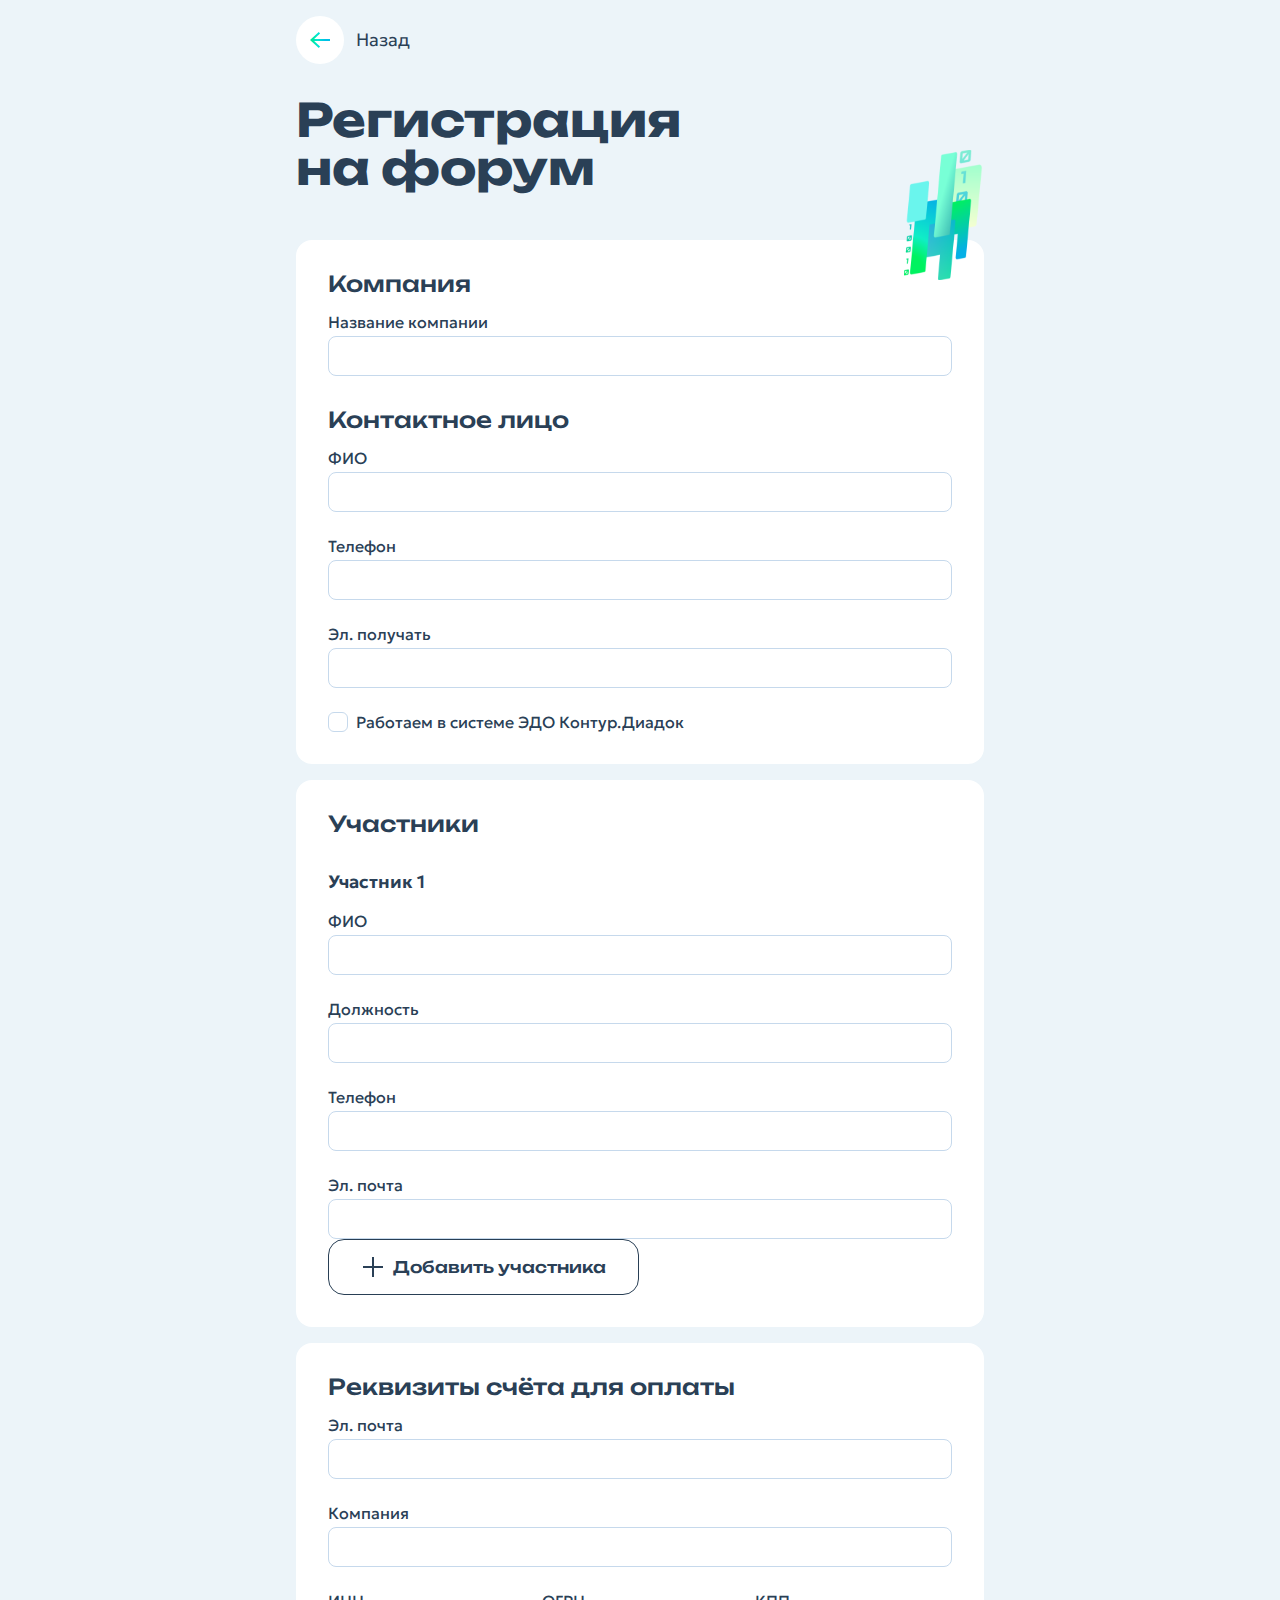
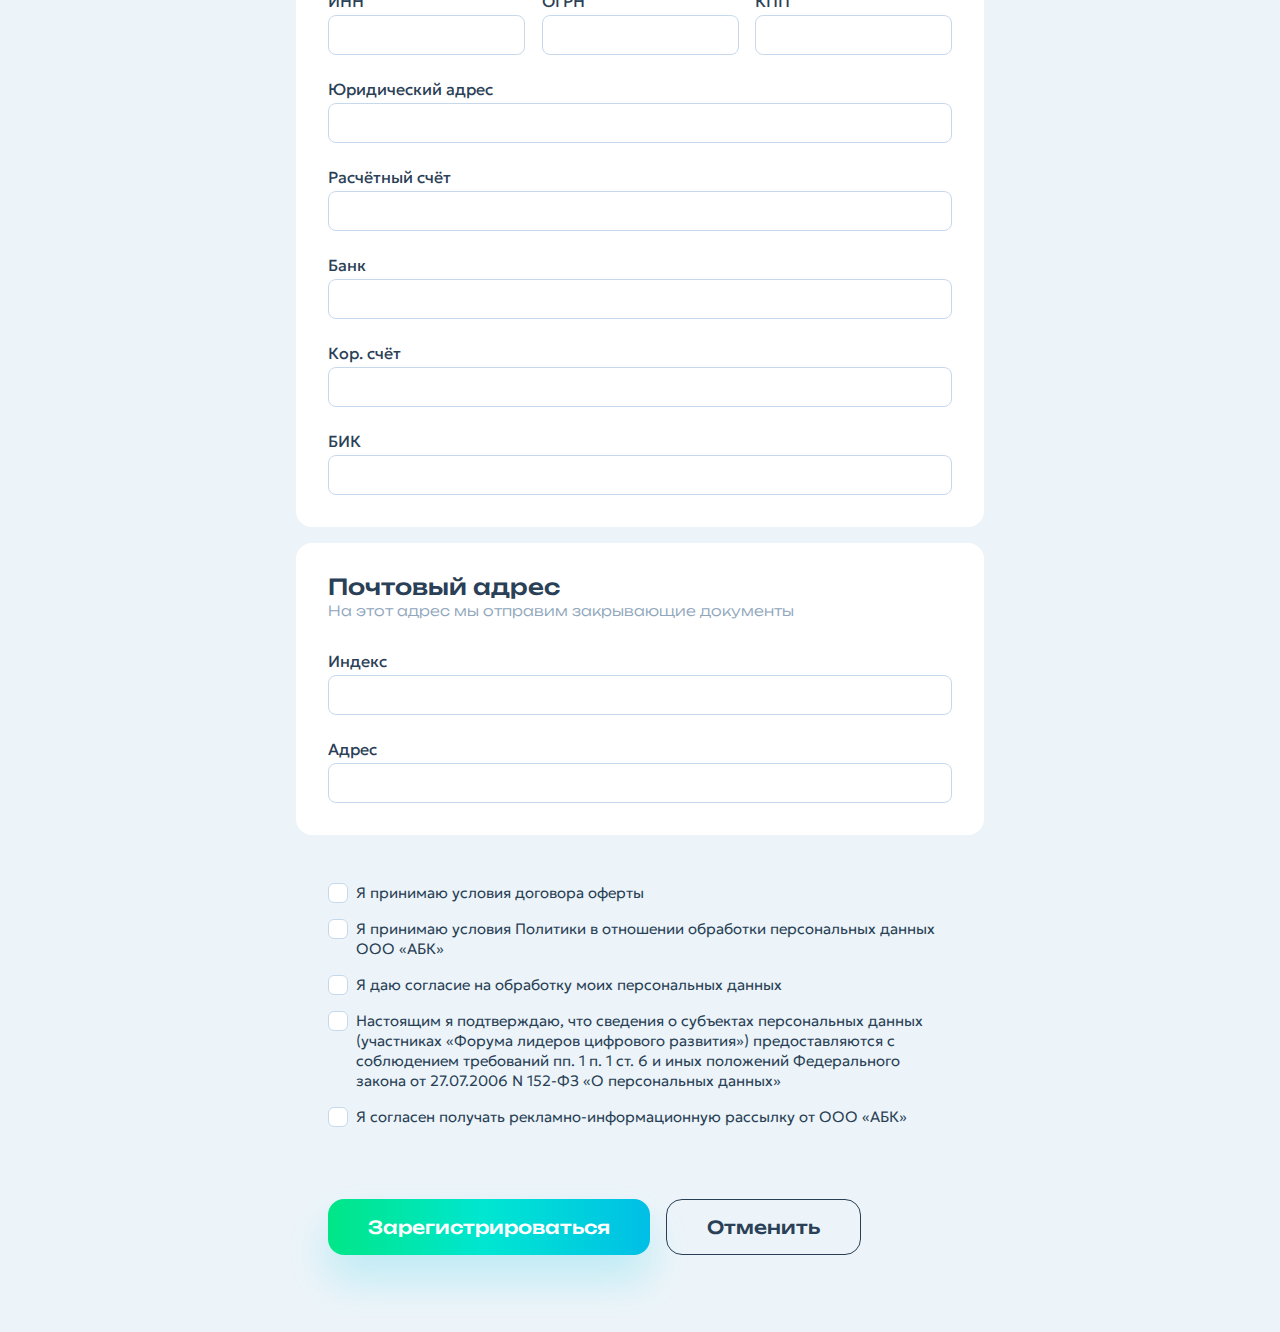
==== commit e2bdfe0c: ".form-register @media mobile base style" ====
--- a/html/registration-form.html
+++ b/html/registration-form.html
@@ -25,7 +25,7 @@
                 
                 <!-- title -->
                 <div class="registration__title">
-                    <h1>Регистрация на форум</h1>
+                    <h1>Регистрация на&nbsp;форум</h1>
                 </div>
                 <!--// title -->
 
--- a/css/main.css
+++ b/css/main.css
@@ -143,6 +143,9 @@
 @media (max-width: 767px) {
   .container {
     width: 350px;
+  }
+  .registartion-page .container {
+    width: 358px;
   }
 }
 html {
@@ -791,13 +794,13 @@
 .form-group__input-wrapper {
   display: flex;
   align-items: center;
+  justify-content: space-between;
 }
 .form-group__input-wrapper .input {
   width: 320px;
 }
 .form-group__input-wrapper .input-row + .input-row {
   margin-top: 0;
-  margin-left: 16px;
 }
 
 * + .form-group__input-wrapper {
@@ -814,14 +817,21 @@
   font-weight: 500;
   line-height: 1.09;
 }
-
-.form-group__title--less {
+.form-group__title--less, .form-block__title--less {
   margin-bottom: 24px;
+  font-family: "Geologica", sans-serif;
   font-size: 18px;
   font-weight: 600;
   line-height: 1.55;
 }
 
+.form-block__title {
+  font-family: "Unbounded", sans-serif;
+  font-size: 22px;
+  font-weight: 500;
+  line-height: 1.09;
+}
+
 .form-block__tip {
   margin-top: 4px;
   font-size: 14px;
@@ -832,6 +842,7 @@
 
 .form-register__buttons {
   display: flex;
+  flex-wrap: wrap;
   -moz-column-gap: 16px;
        column-gap: 16px;
 }
@@ -2720,17 +2731,17 @@
   .registration__back {
     margin-bottom: 32px;
   }
+  .return-back {
+    padding-top: 0;
+    padding-bottom: 0;
+  }
   .form-block {
     padding: 32px 32px;
     border-radius: 16px;
   }
-  .form-block:first-child {
-    position: relative;
-  }
   .form-block:first-child::after {
     top: 46px;
     right: 0;
-    transform: translateY(-100%);
     width: 80px;
     height: 142px;
   }
@@ -2752,12 +2763,6 @@
   }
   .form-group__title {
     margin-bottom: 16px;
-  }
-  .checkbox-text {
-    font-size: 15px;
-    font-weight: 300;
-    line-height: 1.33;
-    color: #293f55;
   }
   .form-register__buttons {
     padding-left: 32px;
@@ -2771,10 +2776,425 @@
   .h2 {
     font-size: 24px;
   }
-  .btn-solid {
+  .main-page .btn-solid {
     padding-left: 21.5px;
     padding-right: 21.5px;
     font-size: 15px;
+  }
+  .registartion-page .btn-solid {
+    height: 48px;
+    line-height: 48px;
+    font-size: 15px;
+  }
+  .grad-border {
+    padding-bottom: 4px;
+    background-size: 100% 8px;
+  }
+  .header-top {
+    padding-top: 0;
+    padding-bottom: 20px;
+  }
+  .nav__list {
+    display: none;
+  }
+  .header {
+    padding-bottom: 28px;
+    min-height: unset;
+  }
+  .header__content:not(:last-child) {
+    margin-bottom: 0;
+  }
+  .header__img {
+    width: 320px;
+    height: 192px;
+  }
+  .header__img img {
+    -webkit-clip-path: path("M313.155 0H37.521C34.701 0 32.005 1.15996 30.066 3.20763L2.81217 31.9881C1.00639 33.895 0 36.4215 0 39.0477V54.6191C0 58.3994 3.06453 61.4639 6.84483 61.4639H49.3621C53.1424 61.4639 56.2069 64.5284 56.2069 68.3087V88.6559C56.2069 92.4362 59.2714 95.5007 63.0517 95.5007H114.19C117.97 95.5007 121.034 98.5652 121.034 102.346V126.194C121.034 129.974 124.099 133.039 127.879 133.039H192.121C195.901 133.039 198.966 136.103 198.966 139.883V185.186C198.966 188.966 202.03 192.031 205.81 192.031H282.426C285.176 192.031 287.811 190.927 289.741 188.968L317.048 161.243C318.94 159.322 320 156.735 320 154.039V6.84483C320 3.06453 316.935 0 313.155 0Z");
+            clip-path: path("M313.155 0H37.521C34.701 0 32.005 1.15996 30.066 3.20763L2.81217 31.9881C1.00639 33.895 0 36.4215 0 39.0477V54.6191C0 58.3994 3.06453 61.4639 6.84483 61.4639H49.3621C53.1424 61.4639 56.2069 64.5284 56.2069 68.3087V88.6559C56.2069 92.4362 59.2714 95.5007 63.0517 95.5007H114.19C117.97 95.5007 121.034 98.5652 121.034 102.346V126.194C121.034 129.974 124.099 133.039 127.879 133.039H192.121C195.901 133.039 198.966 136.103 198.966 139.883V185.186C198.966 188.966 202.03 192.031 205.81 192.031H282.426C285.176 192.031 287.811 190.927 289.741 188.968L317.048 161.243C318.94 159.322 320 156.735 320 154.039V6.84483C320 3.06453 316.935 0 313.155 0Z");
+  }
+  .header__text {
+    padding-left: 24px;
+    top: 136px;
+    font-size: 24px;
+  }
+  .header__text::before {
+    width: 40px;
+    height: 71px;
+    top: -28px;
+    left: 24px;
+  }
+  .header__title {
+    margin-bottom: 12px;
+  }
+  .header__desc {
+    flex-direction: column;
+    font-size: 24px;
+    line-height: 1.33;
+  }
+  .header__timer {
+    padding-top: 216px;
+  }
+  .timer {
+    padding: 19px 19px;
+  }
+  .timer-count__text {
+    font-size: 18px;
+  }
+  .time {
+    width: 100%;
+    justify-content: left;
+    font-size: 30px;
+  }
+  .time li:not(:last-child)::after {
+    padding-left: 5px;
+    padding-right: 5px;
+    content: ":";
+    font-size: 26px;
+  }
+  .time__unit {
+    padding-left: 5px;
+  }
+  .form__group {
+    -moz-column-gap: 0;
+         column-gap: 0;
+    flex-direction: column;
+  }
+  .form__group > * {
+    width: 100%;
+  }
+  .form__input {
+    margin-bottom: 12px;
+    padding-left: 10px;
+    padding-right: 10px;
+    height: 44px;
+    line-height: 44;
+  }
+  .form__input::-moz-placeholder {
+    font-size: 16px;
+  }
+  .form__input::placeholder {
+    font-size: 16px;
+  }
+  .forum {
+    padding-top: 28px;
+    padding-bottom: 32px;
+  }
+  .forum__header {
+    margin-bottom: 20px;
+  }
+  .forum__row {
+    row-gap: 48px;
+  }
+  .forum__speakers {
+    flex-direction: column;
+  }
+  .forum__img-wrapper {
+    margin-bottom: 24px;
+    margin-right: 0;
+    width: 308px;
+    height: 320px;
+  }
+  .forum__note {
+    width: 100%;
+    font-size: 16px;
+  }
+  .forum-text {
+    row-gap: 24px;
+  }
+  .forum-text h4 {
+    margin-bottom: 8px;
+  }
+  .forum-text p {
+    font-size: 16px;
+  }
+  .forum-text p + * {
+    margin-top: 24px;
+  }
+  .forum-text__block {
+    width: 328px;
+  }
+  .forum-text__block:not(:last-child) {
+    margin-bottom: 0;
+  }
+  .forum-text__desc {
+    font-size: 20px;
+  }
+  .forum__tooltip {
+    margin-top: 48px;
+  }
+  .stat-grid {
+    gap: 24px;
+  }
+  .stat-grid li {
+    width: 148px;
+  }
+  .speakers {
+    padding-top: 88px;
+    padding-bottom: 91px;
+  }
+  .speakers__header {
+    margin-bottom: 32px;
+  }
+  .slider-speakers__item {
+    width: 220px;
+    height: 408px;
+  }
+  .slider-speakers__title {
+    font-size: 16px;
+  }
+  .slider-speakers__img {
+    width: 220px;
+    height: 268px;
+  }
+  .slider-speakers__img img {
+    -webkit-clip-path: path("M80 0H220V188C220 232.183 184.183 268 140 268H0V80C0 35.8172 35.8172 0 80 0Z");
+            clip-path: path("M80 0H220V188C220 232.183 184.183 268 140 268H0V80C0 35.8172 35.8172 0 80 0Z");
+  }
+  .program__header {
+    margin-bottom: 32px;
+  }
+  .tab__nav {
+    margin-bottom: 42px;
+  }
+  .tab__btn {
+    padding-bottom: 8px;
+    font-size: 24px;
+  }
+  .tab-block__row {
+    flex-wrap: wrap;
+  }
+  .tab-block__row:not(:last-child) {
+    margin-bottom: 32px;
+  }
+  .tab-block__column:first-child {
+    margin-right: 0;
+    width: 288px;
+    cursor: pointer;
+  }
+  .tab-block__column:not(:only-child):last-child {
+    margin-top: 12px;
+    width: 100%;
+  }
+  .tab-block__time {
+    margin-bottom: 12px;
+  }
+  .tab-block__line {
+    padding-left: 28px;
+  }
+  .tab-block__line::before {
+    top: 10px;
+    width: 8px;
+    height: 8px;
+  }
+  .tab-block__btn {
+    display: flex;
+  }
+  .tab-block__column--hidden {
+    display: none;
+  }
+  .how-was {
+    padding-top: 56px;
+    padding-bottom: 28px;
+  }
+  .how-was__header {
+    margin-bottom: 24px;
+  }
+  .slider-how-was {
+    height: 180px;
+  }
+  .slider-mini-how-was .swiper-wrapper {
+    justify-content: unset;
+  }
+  .slider-how-was__img {
+    width: 320px;
+    height: 180px;
+  }
+  .reviews {
+    padding-top: 28px;
+    padding-bottom: 28px;
+  }
+  .reviews__header {
+    margin-bottom: 28px;
+  }
+  .slider-reviews {
+    width: 296px;
+    height: 448px;
+  }
+  .slider-reviews__item {
+    padding: 20px 20px;
+    max-width: 296px;
+    height: 448px;
+    font-size: 15px;
+  }
+  .slider-reviews__img {
+    width: 64px;
+    height: 64px;
+  }
+  .slider-reviews__name {
+    height: 48px;
+    font-size: 18px;
+    line-height: 1.33;
+    overflow: hidden;
+  }
+  .slider-reviews__desc {
+    height: 320px;
+    line-height: 1.6;
+  }
+  .slider-reviews__pagination {
+    display: none;
+  }
+  .press-about {
+    padding-top: 28px;
+    padding-bottom: 28px;
+  }
+  .press-about__header {
+    margin-bottom: 24px;
+  }
+  .slider-press-about {
+    height: 176px;
+  }
+  .slider-press-about__item {
+    width: 296px;
+    max-height: 176px;
+  }
+  .slider-press-about__title {
+    margin-bottom: 12px;
+    font-size: 18px;
+    max-height: 24px;
+  }
+  .slider-press-about__text {
+    margin-bottom: 12px;
+    height: 96px;
+    font-size: 16px;
+    line-height: 1.5;
+  }
+  .slider-press-about__text p {
+    -webkit-line-clamp: 5;
+  }
+  .slider-press-about__pagination {
+    display: none;
+  }
+  .slider-press-about__name {
+    font-size: 15px;
+    line-height: 1.6;
+  }
+  .place {
+    padding-top: 76px;
+  }
+  .place__header {
+    top: 28px;
+    width: 294px;
+  }
+  .slider-place {
+    height: 288px;
+    -webkit-clip-path: polygon(0 11%, 100% 0, 100% 89%, 0 100%);
+            clip-path: polygon(0 11%, 100% 0, 100% 89%, 0 100%);
+  }
+  .slider-place__item {
+    height: 288px;
+  }
+  .slider-place__content .slider-arrow img {
+    width: 10px;
+    height: 20px;
+  }
+  .slider-place__content .slider-arrow__prev,
+  .slider-place__content .slider-arrow__next {
+    transform: translate(0, -50%);
+  }
+  .slider-place__badge {
+    bottom: -20px;
+  }
+  .slider-badge {
+    width: 320px;
+    height: 340px;
+  }
+  .slider-badge__text {
+    padding: 20px 20px 0;
+  }
+  .slider-badge__desc {
+    font-size: 16px;
+    line-height: 1.5;
+  }
+  .slider-badge__title {
+    font-size: 18px;
+    line-height: 1.55;
+  }
+  .slider-badge__link-map {
+    font-size: 16px;
+    line-height: 1.5;
+  }
+  .badge-video {
+    height: 180px;
+  }
+  .badge-video__img::after {
+    width: 80px;
+    height: 80px;
+  }
+  .badge-video__title {
+    left: 15px;
+    bottom: 12px;
+    font-size: 15px;
+  }
+  .slider-place__controls {
+    bottom: 12px;
+  }
+  .contacts__header {
+    margin-bottom: 24px;
+  }
+  .contacts__row {
+    padding-bottom: 24px;
+    flex-wrap: wrap;
+  }
+  .contacts__column + .contacts__column {
+    margin-left: 0px;
+    margin-top: 24px;
+  }
+  .contacts__column,
+  .contacts__column:last-child {
+    width: 100%;
+  }
+  .contacts__phone {
+    margin-bottom: 24px;
+  }
+  .contacts__email-list {
+    gap: 24px;
+  }
+  .contacts__email-list li .email {
+    font-size: 16px;
+  }
+  .footer__row {
+    padding-bottom: 0;
+    padding-top: 24px;
+    flex-wrap: wrap-reverse;
+  }
+  .footer__column + .footer__column {
+    margin-left: 0;
+    margin-bottom: 24px;
+  }
+  .footer__column:first-child,
+  .footer__column:last-child {
+    width: 100%;
+  }
+  .footer__copyright li:not(:last-child) {
+    margin-right: 32px;
+  }
+  /*== form-register page ==*/
+  .registration {
+    padding-bottom: 71px;
+  }
+  .registration__back {
+    margin-bottom: 24px;
+  }
+  .registration__title {
+    margin-bottom: 32px;
+    font-size: 28px;
+    font-weight: 700;
+    line-height: 1.28;
+  }
+  .return-back {
+    width: 89px;
+    font-size: 15px;
+    line-height: 1.6;
   }
   .btn-back {
     width: 32px;
@@ -2783,396 +3203,49 @@
     font-weight: 300;
     line-height: 1.55;
   }
-  .grad-border {
-    padding-bottom: 4px;
-    background-size: 100% 8px;
-  }
-  .header-top {
-    padding-top: 0;
-    padding-bottom: 20px;
-  }
-  .nav__list {
-    display: none;
-  }
-  .header {
-    padding-bottom: 28px;
-    min-height: unset;
-  }
-  .header__content:not(:last-child) {
-    margin-bottom: 0;
-  }
-  .header__img {
-    width: 320px;
-    height: 192px;
-  }
-  .header__img img {
-    -webkit-clip-path: path("M313.155 0H37.521C34.701 0 32.005 1.15996 30.066 3.20763L2.81217 31.9881C1.00639 33.895 0 36.4215 0 39.0477V54.6191C0 58.3994 3.06453 61.4639 6.84483 61.4639H49.3621C53.1424 61.4639 56.2069 64.5284 56.2069 68.3087V88.6559C56.2069 92.4362 59.2714 95.5007 63.0517 95.5007H114.19C117.97 95.5007 121.034 98.5652 121.034 102.346V126.194C121.034 129.974 124.099 133.039 127.879 133.039H192.121C195.901 133.039 198.966 136.103 198.966 139.883V185.186C198.966 188.966 202.03 192.031 205.81 192.031H282.426C285.176 192.031 287.811 190.927 289.741 188.968L317.048 161.243C318.94 159.322 320 156.735 320 154.039V6.84483C320 3.06453 316.935 0 313.155 0Z");
-            clip-path: path("M313.155 0H37.521C34.701 0 32.005 1.15996 30.066 3.20763L2.81217 31.9881C1.00639 33.895 0 36.4215 0 39.0477V54.6191C0 58.3994 3.06453 61.4639 6.84483 61.4639H49.3621C53.1424 61.4639 56.2069 64.5284 56.2069 68.3087V88.6559C56.2069 92.4362 59.2714 95.5007 63.0517 95.5007H114.19C117.97 95.5007 121.034 98.5652 121.034 102.346V126.194C121.034 129.974 124.099 133.039 127.879 133.039H192.121C195.901 133.039 198.966 136.103 198.966 139.883V185.186C198.966 188.966 202.03 192.031 205.81 192.031H282.426C285.176 192.031 287.811 190.927 289.741 188.968L317.048 161.243C318.94 159.322 320 156.735 320 154.039V6.84483C320 3.06453 316.935 0 313.155 0Z");
-  }
-  .header__text {
+  .form-block {
+    padding: 24px 24px;
+  }
+  .form-block:first-child::after {
+    top: 45px;
+    width: 66px;
+    height: 117px;
+  }
+  .form-block--checkbox {
     padding-left: 24px;
-    top: 136px;
-    font-size: 24px;
-  }
-  .header__text::before {
-    width: 40px;
-    height: 71px;
-    top: -28px;
-    left: 24px;
-  }
-  .header__title {
-    margin-bottom: 12px;
-  }
-  .header__desc {
+    padding-right: 24px;
+  }
+  .form-block + .form-block {
+    margin-top: 8px;
+  }
+  .form-group__input-wrapper {
+    display: flex;
     flex-direction: column;
-    font-size: 24px;
-    line-height: 1.33;
-  }
-  .header__timer {
-    padding-top: 216px;
-  }
-  .timer {
-    padding: 19px 19px;
-  }
-  .timer-count__text {
+  }
+  .form-group__input-wrapper .input-row {
+    margin-bottom: 16px;
+    width: 100%;
+  }
+  .form-group__input-wrapper .input {
+    width: 100%;
+  }
+  .form-group__title, .form-block__title {
+    margin-bottom: 24px;
     font-size: 18px;
   }
-  .time {
-    width: 100%;
-    justify-content: left;
-    font-size: 30px;
-  }
-  .time li:not(:last-child)::after {
-    padding-left: 5px;
-    padding-right: 5px;
-    content: ":";
-    font-size: 26px;
-  }
-  .time__unit {
-    padding-left: 5px;
-  }
-  .form__group {
+  .form-register__buttons {
+    padding-left: 24px;
+    padding-right: 24px;
     -moz-column-gap: 0;
          column-gap: 0;
-    flex-direction: column;
-  }
-  .form__group > * {
-    width: 100%;
-  }
-  .form__input {
-    margin-bottom: 12px;
-    padding-left: 10px;
-    padding-right: 10px;
-    height: 44px;
-    line-height: 44;
-  }
-  .form__input::-moz-placeholder {
-    font-size: 16px;
-  }
-  .form__input::placeholder {
-    font-size: 16px;
-  }
-  .forum {
-    padding-top: 28px;
-    padding-bottom: 32px;
-  }
-  .forum__header {
-    margin-bottom: 20px;
-  }
-  .forum__row {
-    row-gap: 48px;
-  }
-  .forum__speakers {
-    flex-direction: column;
-  }
-  .forum__img-wrapper {
-    margin-bottom: 24px;
-    margin-right: 0;
-    width: 308px;
-    height: 320px;
-  }
-  .forum__note {
-    width: 100%;
-    font-size: 16px;
-  }
-  .forum-text {
-    row-gap: 24px;
-  }
-  .forum-text h4 {
-    margin-bottom: 8px;
-  }
-  .forum-text p {
-    font-size: 16px;
-  }
-  .forum-text p + * {
-    margin-top: 24px;
-  }
-  .forum-text__block {
-    width: 328px;
-  }
-  .forum-text__block:not(:last-child) {
-    margin-bottom: 0;
-  }
-  .forum-text__desc {
-    font-size: 20px;
-  }
-  .forum__tooltip {
-    margin-top: 48px;
-  }
-  .stat-grid {
-    gap: 24px;
-  }
-  .stat-grid li {
-    width: 148px;
-  }
-  .speakers {
-    padding-top: 88px;
-    padding-bottom: 91px;
-  }
-  .speakers__header {
-    margin-bottom: 32px;
-  }
-  .slider-speakers__item {
-    width: 220px;
-    height: 408px;
-  }
-  .slider-speakers__title {
-    font-size: 16px;
-  }
-  .slider-speakers__img {
-    width: 220px;
-    height: 268px;
-  }
-  .slider-speakers__img img {
-    -webkit-clip-path: path("M80 0H220V188C220 232.183 184.183 268 140 268H0V80C0 35.8172 35.8172 0 80 0Z");
-            clip-path: path("M80 0H220V188C220 232.183 184.183 268 140 268H0V80C0 35.8172 35.8172 0 80 0Z");
-  }
-  .program__header {
-    margin-bottom: 32px;
-  }
-  .tab__nav {
-    margin-bottom: 42px;
-  }
-  .tab__btn {
-    padding-bottom: 8px;
-    font-size: 24px;
-  }
-  .tab-block__row {
-    flex-wrap: wrap;
-  }
-  .tab-block__row:not(:last-child) {
-    margin-bottom: 32px;
-  }
-  .tab-block__column:first-child {
-    margin-right: 0;
-    width: 288px;
-    cursor: pointer;
-  }
-  .tab-block__column:not(:only-child):last-child {
-    margin-top: 12px;
-    width: 100%;
-  }
-  .tab-block__time {
-    margin-bottom: 12px;
-  }
-  .tab-block__line {
-    padding-left: 28px;
-  }
-  .tab-block__line::before {
-    top: 10px;
-    width: 8px;
-    height: 8px;
-  }
-  .tab-block__btn {
-    display: flex;
-  }
-  .tab-block__column--hidden {
-    display: none;
-  }
-  .how-was {
-    padding-top: 56px;
-    padding-bottom: 28px;
-  }
-  .how-was__header {
-    margin-bottom: 24px;
-  }
-  .slider-how-was {
-    height: 180px;
-  }
-  .slider-mini-how-was .swiper-wrapper {
-    justify-content: unset;
-  }
-  .slider-how-was__img {
-    width: 320px;
-    height: 180px;
-  }
-  .reviews {
-    padding-top: 28px;
-    padding-bottom: 28px;
-  }
-  .reviews__header {
-    margin-bottom: 28px;
-  }
-  .slider-reviews {
-    width: 296px;
-    height: 448px;
-  }
-  .slider-reviews__item {
-    padding: 20px 20px;
-    max-width: 296px;
-    height: 448px;
+    row-gap: 16px;
+  }
+  .form-register__buttons > * {
+    flex: 1;
+  }
+  .btn-cancel {
+    height: 48px;
+    line-height: 48px;
     font-size: 15px;
   }
-  .slider-reviews__img {
-    width: 64px;
-    height: 64px;
-  }
-  .slider-reviews__name {
-    height: 48px;
-    font-size: 18px;
-    line-height: 1.33;
-    overflow: hidden;
-  }
-  .slider-reviews__desc {
-    height: 320px;
-    line-height: 1.6;
-  }
-  .slider-reviews__pagination {
-    display: none;
-  }
-  .press-about {
-    padding-top: 28px;
-    padding-bottom: 28px;
-  }
-  .press-about__header {
-    margin-bottom: 24px;
-  }
-  .slider-press-about {
-    height: 176px;
-  }
-  .slider-press-about__item {
-    width: 296px;
-    max-height: 176px;
-  }
-  .slider-press-about__title {
-    margin-bottom: 12px;
-    font-size: 18px;
-    max-height: 24px;
-  }
-  .slider-press-about__text {
-    margin-bottom: 12px;
-    height: 96px;
-    font-size: 16px;
-    line-height: 1.5;
-  }
-  .slider-press-about__text p {
-    -webkit-line-clamp: 5;
-  }
-  .slider-press-about__pagination {
-    display: none;
-  }
-  .slider-press-about__name {
-    font-size: 15px;
-    line-height: 1.6;
-  }
-  .place {
-    padding-top: 76px;
-  }
-  .place__header {
-    top: 28px;
-    width: 294px;
-  }
-  .slider-place {
-    height: 288px;
-    -webkit-clip-path: polygon(0 11%, 100% 0, 100% 89%, 0 100%);
-            clip-path: polygon(0 11%, 100% 0, 100% 89%, 0 100%);
-  }
-  .slider-place__item {
-    height: 288px;
-  }
-  .slider-place__content .slider-arrow img {
-    width: 10px;
-    height: 20px;
-  }
-  .slider-place__content .slider-arrow__prev,
-  .slider-place__content .slider-arrow__next {
-    transform: translate(0, -50%);
-  }
-  .slider-place__badge {
-    bottom: -20px;
-  }
-  .slider-badge {
-    width: 320px;
-    height: 340px;
-  }
-  .slider-badge__text {
-    padding: 20px 20px 0;
-  }
-  .slider-badge__desc {
-    font-size: 16px;
-    line-height: 1.5;
-  }
-  .slider-badge__title {
-    font-size: 18px;
-    line-height: 1.55;
-  }
-  .slider-badge__link-map {
-    font-size: 16px;
-    line-height: 1.5;
-  }
-  .badge-video {
-    height: 180px;
-  }
-  .badge-video__img::after {
-    width: 80px;
-    height: 80px;
-  }
-  .badge-video__title {
-    left: 15px;
-    bottom: 12px;
-    font-size: 15px;
-  }
-  .slider-place__controls {
-    bottom: 12px;
-  }
-  .contacts__header {
-    margin-bottom: 24px;
-  }
-  .contacts__row {
-    padding-bottom: 24px;
-    flex-wrap: wrap;
-  }
-  .contacts__column + .contacts__column {
-    margin-left: 0px;
-    margin-top: 24px;
-  }
-  .contacts__column,
-  .contacts__column:last-child {
-    width: 100%;
-  }
-  .contacts__phone {
-    margin-bottom: 24px;
-  }
-  .contacts__email-list {
-    gap: 24px;
-  }
-  .contacts__email-list li .email {
-    font-size: 16px;
-  }
-  .footer__row {
-    padding-bottom: 0;
-    padding-top: 24px;
-    flex-wrap: wrap-reverse;
-  }
-  .footer__column + .footer__column {
-    margin-left: 0;
-    margin-bottom: 24px;
-  }
-  .footer__column:first-child,
-  .footer__column:last-child {
-    width: 100%;
-  }
-  .footer__copyright li:not(:last-child) {
-    margin-right: 32px;
-  }
 }/*# sourceMappingURL=main.css.map */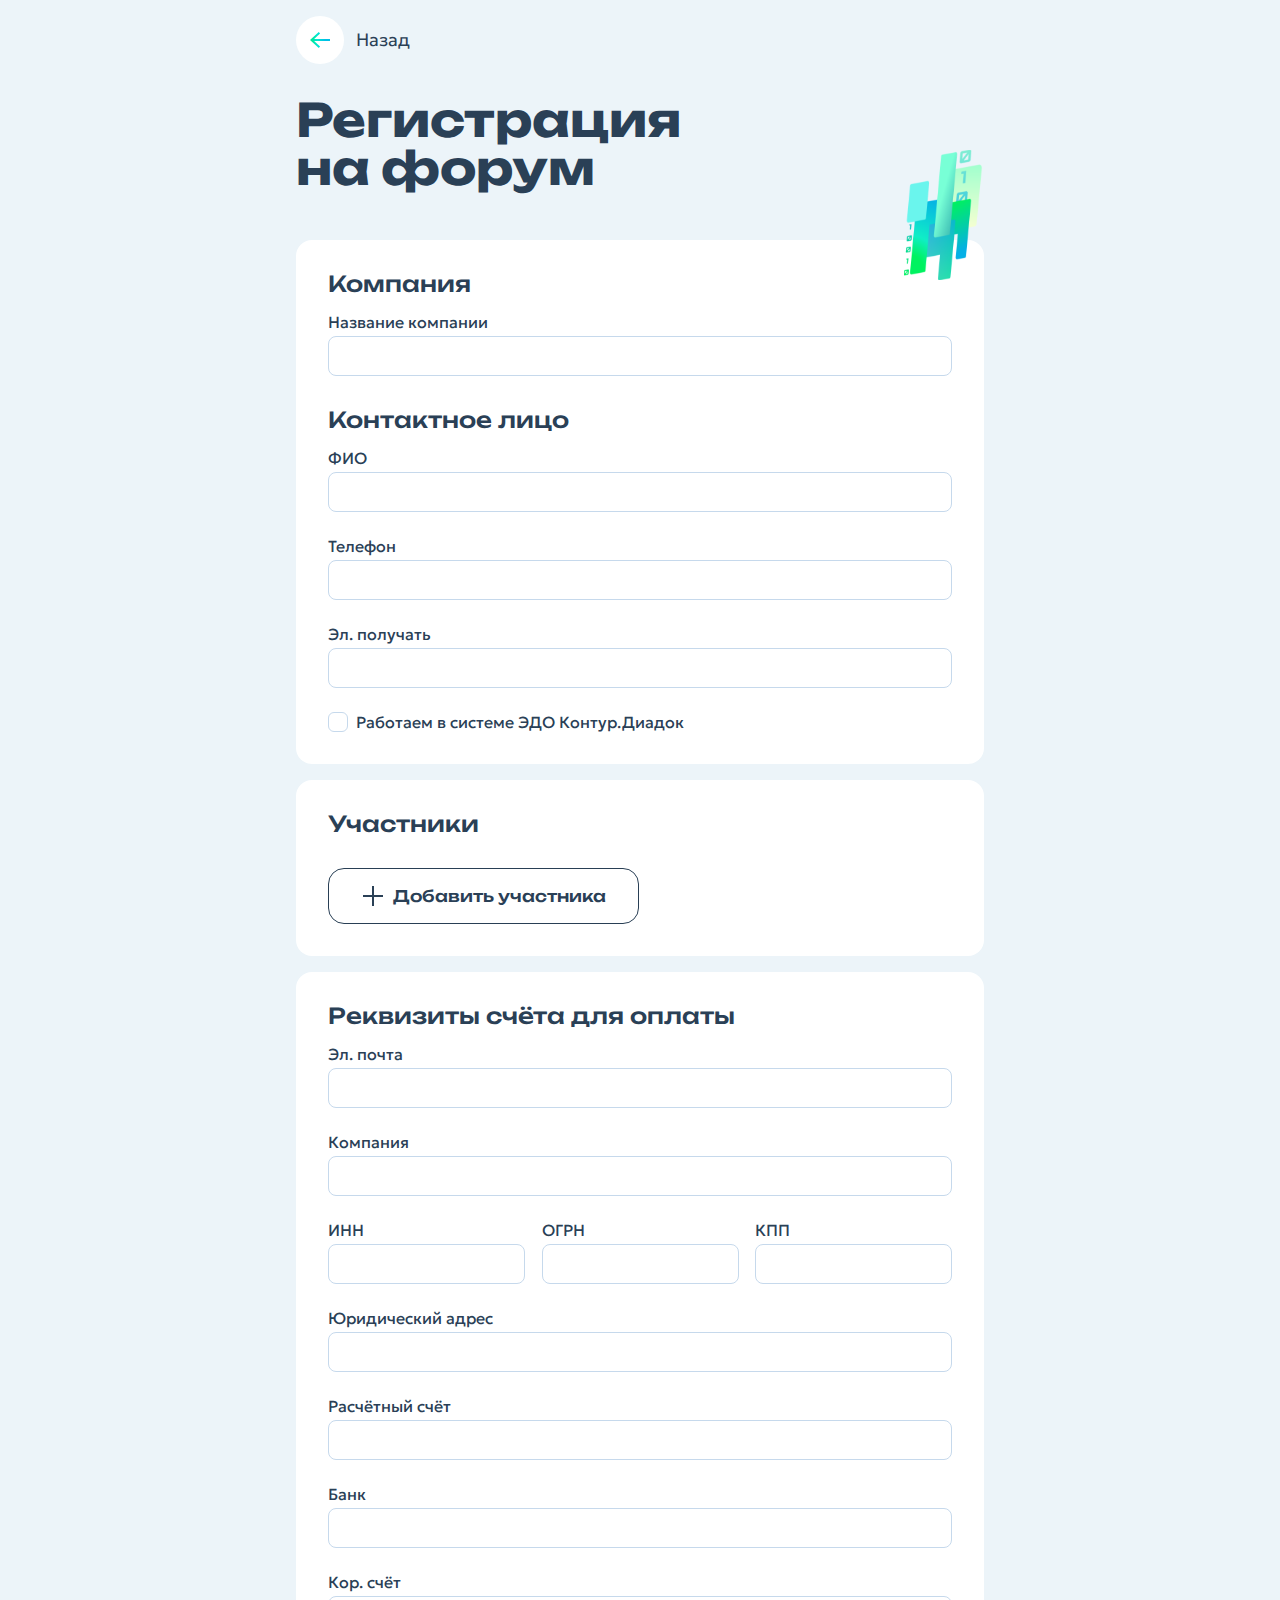
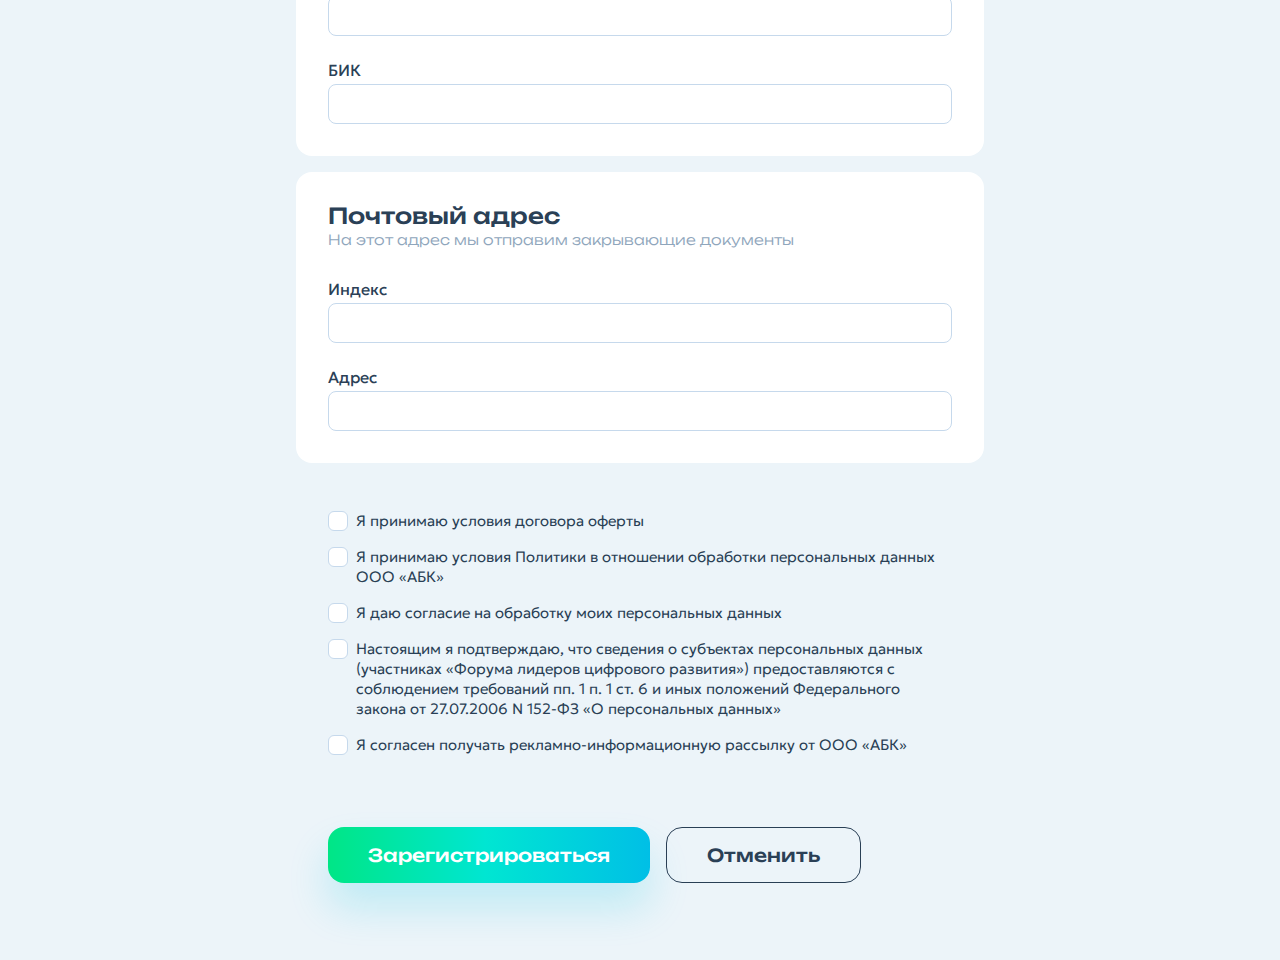
==== commit 263044d7: ".form-template base data" ====
--- a/html/registration-form.html
+++ b/html/registration-form.html
@@ -77,39 +77,44 @@
                     <!-- block -->
                     <div class="form-block">
                         <p class="form-block__title">Участники</p>
-                        <fieldset class="form-group">
-                            <legend class="form-group__title form-group__title--less">Участник 1</legend>
-
-                            <div class="input-row">
-                                <label classs="input-row__label">ФИО</label>
-                                <input type="text" class="input">
-                            </div>
-
-                            <div class="input-row">
-                                <label classs="input-row__label">Должность</label>
-                                <input type="text" class="input">
-                            </div>
-
-                            <div class="input-row">
-                                <label classs="input-row__label">Телефон</label>
-                                <input type="phone" class="input input-phone input--less">
-                            </div>
-
-                            <div class="input-row">
-                                <label classs="input-row__label">Эл. почта</label>
-                                <input type="text" class="input input--less">
-                            </div>
-                          
-                            <!-- btn -->
-                            <div class="form-register__btn">
-                                <button class="btn-outline">
-                                    <img src="./../img/icons/plus.svg" alt="Добавить">
-                                    Добавить участника
-                                </button>
-                            </div>
-                            <!--// btn -->
-                        </fieldset>
-                        <!--// fieldset-->
+
+                        <!-- template -->
+                        <template id="add-person-template">
+                            <fieldset class="form-group" id="form-group-template">
+                                    <legend class="form-group__title form-group__title--less">Участник <span id="person-count"></span></legend>
+        
+                                    <div class="input-row">
+                                        <label classs="input-row__label">ФИО</label>
+                                        <input type="text" class="input">
+                                    </div>
+        
+                                    <div class="input-row">
+                                        <label classs="input-row__label">Должность</label>
+                                        <input type="text" class="input">
+                                    </div>
+        
+                                    <div class="input-row">
+                                        <label classs="input-row__label">Телефон</label>
+                                        <input type="phone" class="input input-phone input--less">
+                                    </div>
+        
+                                    <div class="input-row">
+                                        <label classs="input-row__label">Эл. почта</label>
+                                        <input type="text" class="input input--less">
+                                    </div>
+                            </fieldset>
+                            <!--// fieldset-->
+                        </template>
+                        <!-- template -->  
+                        
+                        <!-- btn -->
+                        <div class="form-register__btn">
+                            <button class="btn-outline">
+                                <img src="./../img/icons/plus.svg" alt="Добавить">
+                                Добавить участника
+                            </button>
+                        </div>
+                        <!--// btn -->
                     </div>
                     <!-- block -->
 
@@ -252,8 +257,14 @@
         </section>
     </main>
 
-    <!-- libs -->
+    <!--=== Libs ===-->
+    <!-- jquery -->
+    <script src="./../libs/jquery/jquery-3.7.1.min.js"></script>
+
+    <!-- input mask -->
     <script src="./../libs/inputmask/inputmask.min.js"></script>
+
+    <!--=== Custom code ===-->
     <script src="./../js/main.js"></script>
 </body>
 </html>--- a/css/main.css
+++ b/css/main.css
@@ -787,6 +787,10 @@
   background-color: transparent;
 }
 
+.form-tab__content {
+  display: none;
+}
+
 .form-group + .form-group {
   margin-top: 56px;
 }
@@ -2147,7 +2151,6 @@
     font-size: 40px;
   }
   .clip-section::after {
-    width: 768px;
     -webkit-clip-path: polygon(0% 14%, 100% 0%, 100% 65%, 0 80%);
             clip-path: polygon(0% 14%, 100% 0%, 100% 65%, 0 80%);
   }
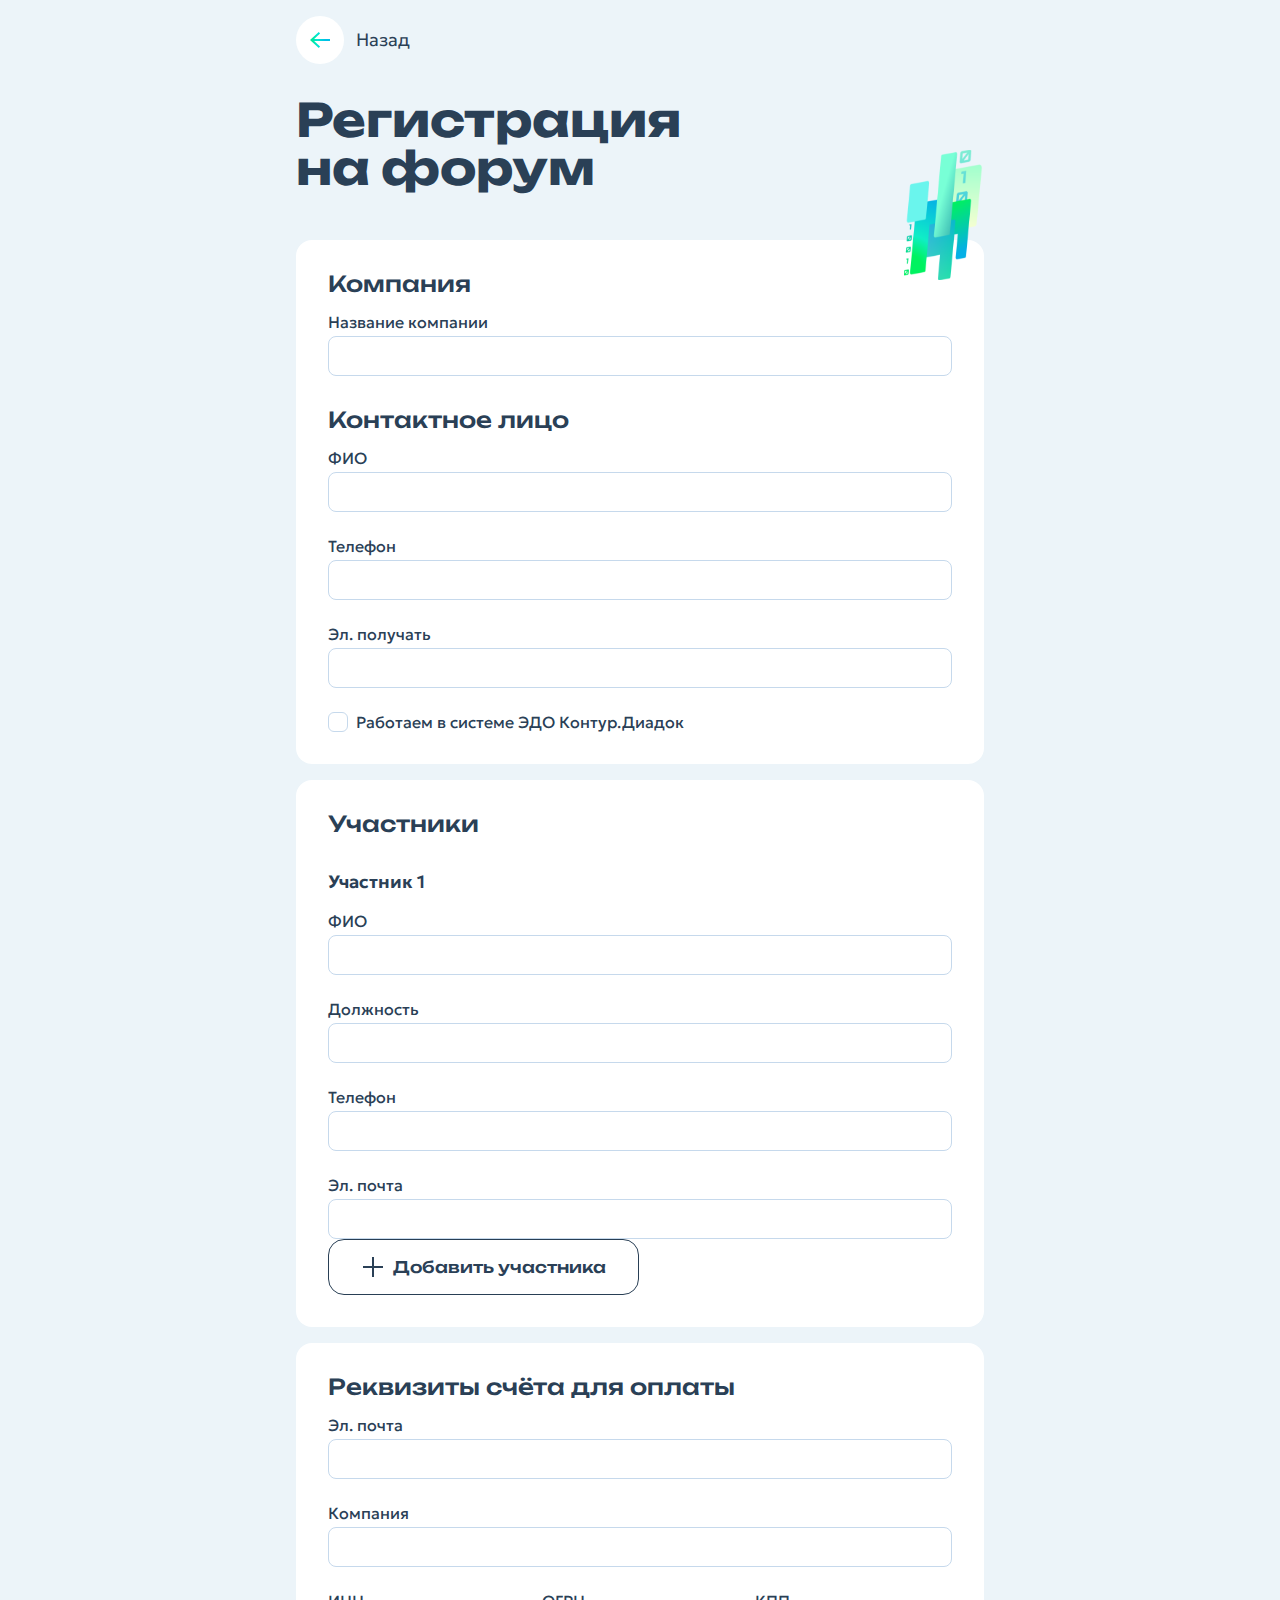
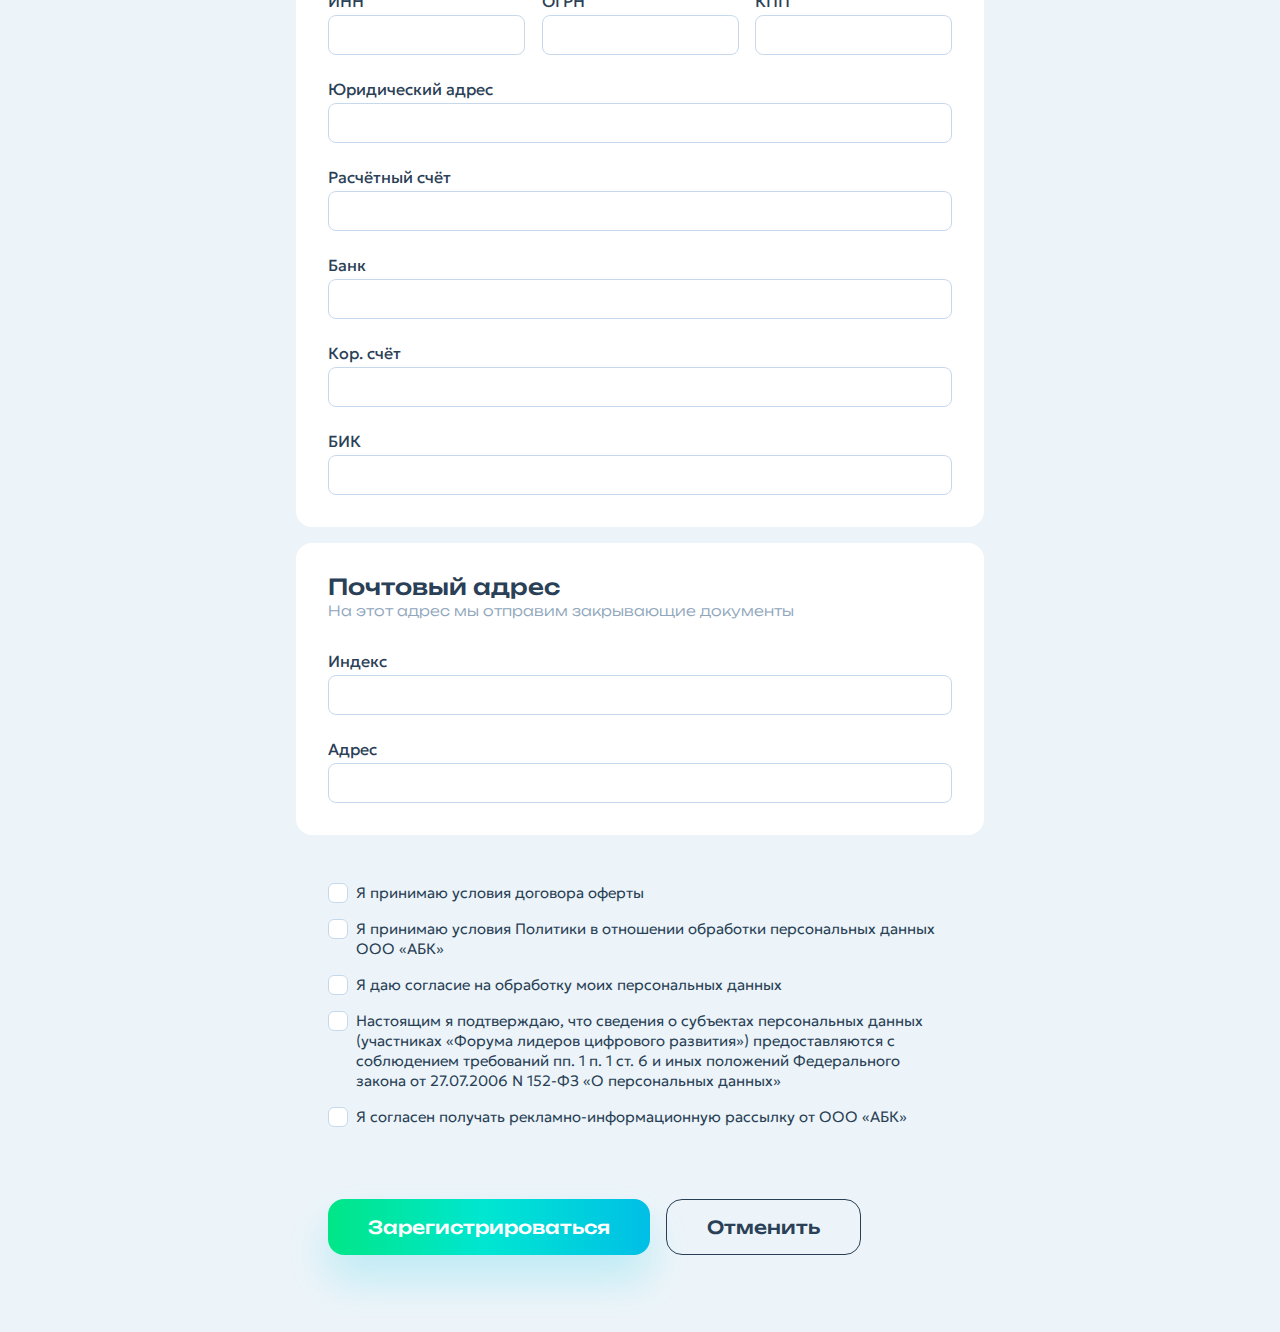
==== commit a61fab34: "registration-form template script correction" ====
--- a/html/registration-form.html
+++ b/html/registration-form.html
@@ -78,34 +78,36 @@
                     <div class="form-block">
                         <p class="form-block__title">Участники</p>
 
-                        <!-- template -->
-                        <template id="add-person-template">
-                            <fieldset class="form-group" id="form-group-template">
-                                    <legend class="form-group__title form-group__title--less">Участник <span id="person-count"></span></legend>
-        
-                                    <div class="input-row">
-                                        <label classs="input-row__label">ФИО</label>
-                                        <input type="text" class="input">
-                                    </div>
-        
-                                    <div class="input-row">
-                                        <label classs="input-row__label">Должность</label>
-                                        <input type="text" class="input">
-                                    </div>
-        
-                                    <div class="input-row">
-                                        <label classs="input-row__label">Телефон</label>
-                                        <input type="phone" class="input input-phone input--less">
-                                    </div>
-        
-                                    <div class="input-row">
-                                        <label classs="input-row__label">Эл. почта</label>
-                                        <input type="text" class="input input--less">
-                                    </div>
-                            </fieldset>
-                            <!--// fieldset-->
+                        <fieldset class="form-group" id="form-group-template">
+                        </fieldset> 
+
+                         <!-- template -->
+                        <template class="add-person-template">
+                            <fieldset class="form-group">
+                                <legend class="form-group__title form-group__title--less">Участник 1</legend>
+
+                            <div class="input-row">
+                                <label classs="input-row__label">ФИО</label>
+                                <input type="text" class="input">
+                            </div>
+
+                            <div class="input-row">
+                                <label classs="input-row__label">Должность</label>
+                                <input type="text" class="input">
+                            </div>
+
+                            <div class="input-row">
+                                <label classs="input-row__label">Телефон</label>
+                                <input type="phone" class="input input-phone input--less">
+                            </div>
+
+                            <div class="input-row">
+                                <label classs="input-row__label">Эл. почта</label>
+                                <input type="text" class="input input--less">
+                            </div>
+                            </fieldset> 
                         </template>
-                        <!-- template -->  
+                        <!-- template --> 
                         
                         <!-- btn -->
                         <div class="form-register__btn">
@@ -118,6 +120,7 @@
                     </div>
                     <!-- block -->
 
+
                     <!-- block-->
                     <div class="form-block">
                         <fieldset class="form-group">
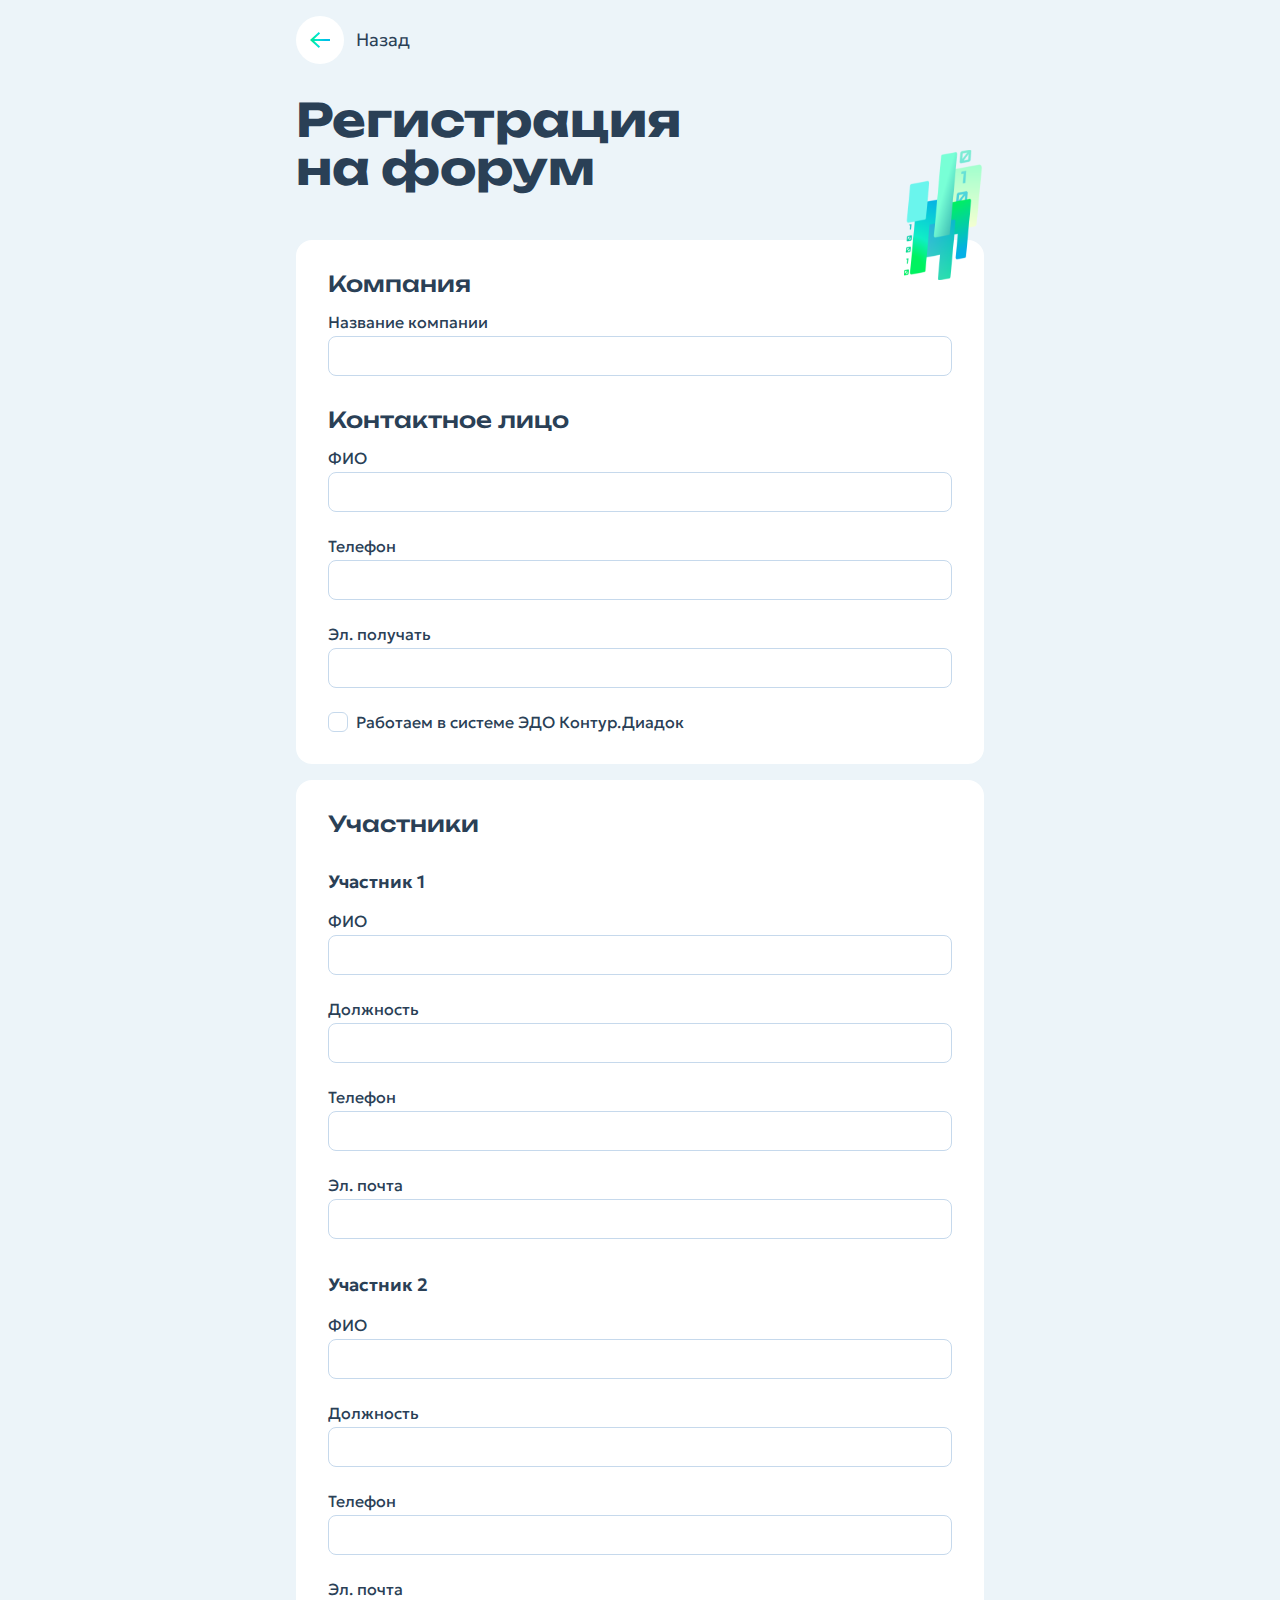
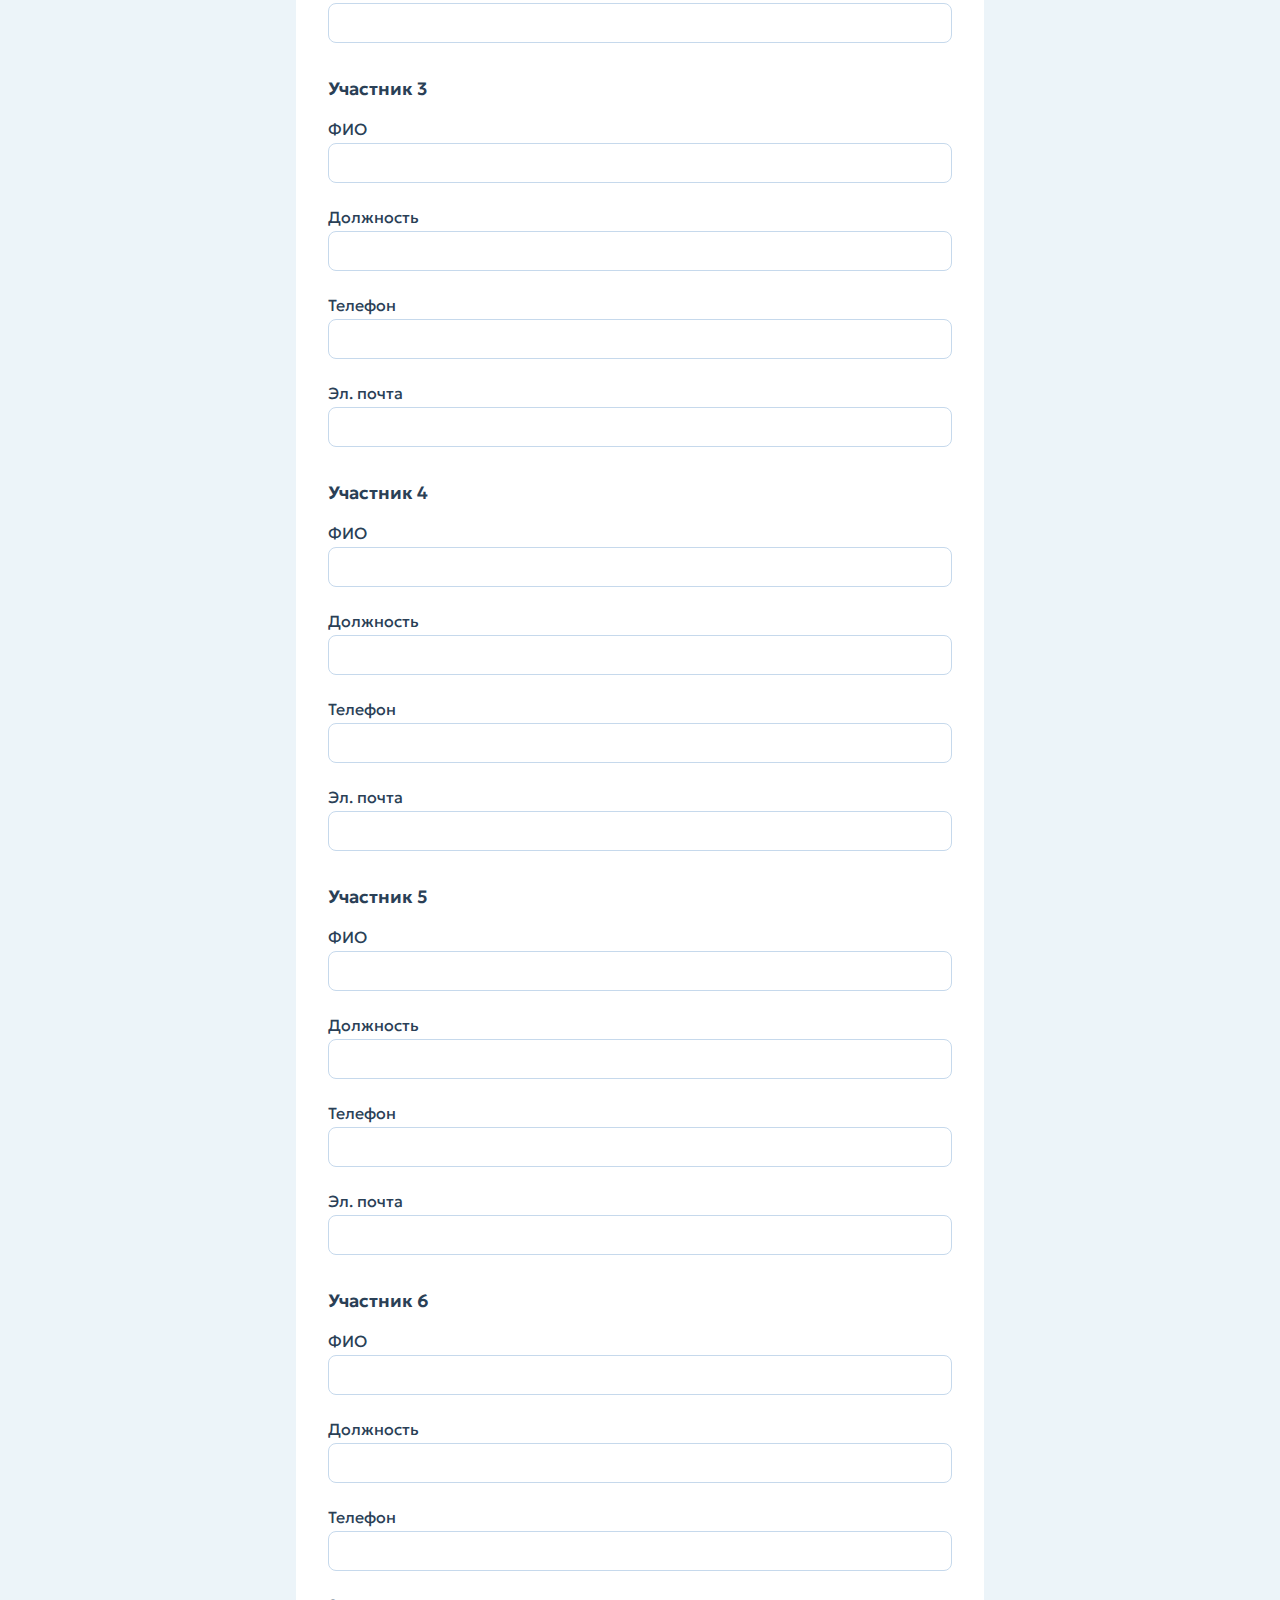
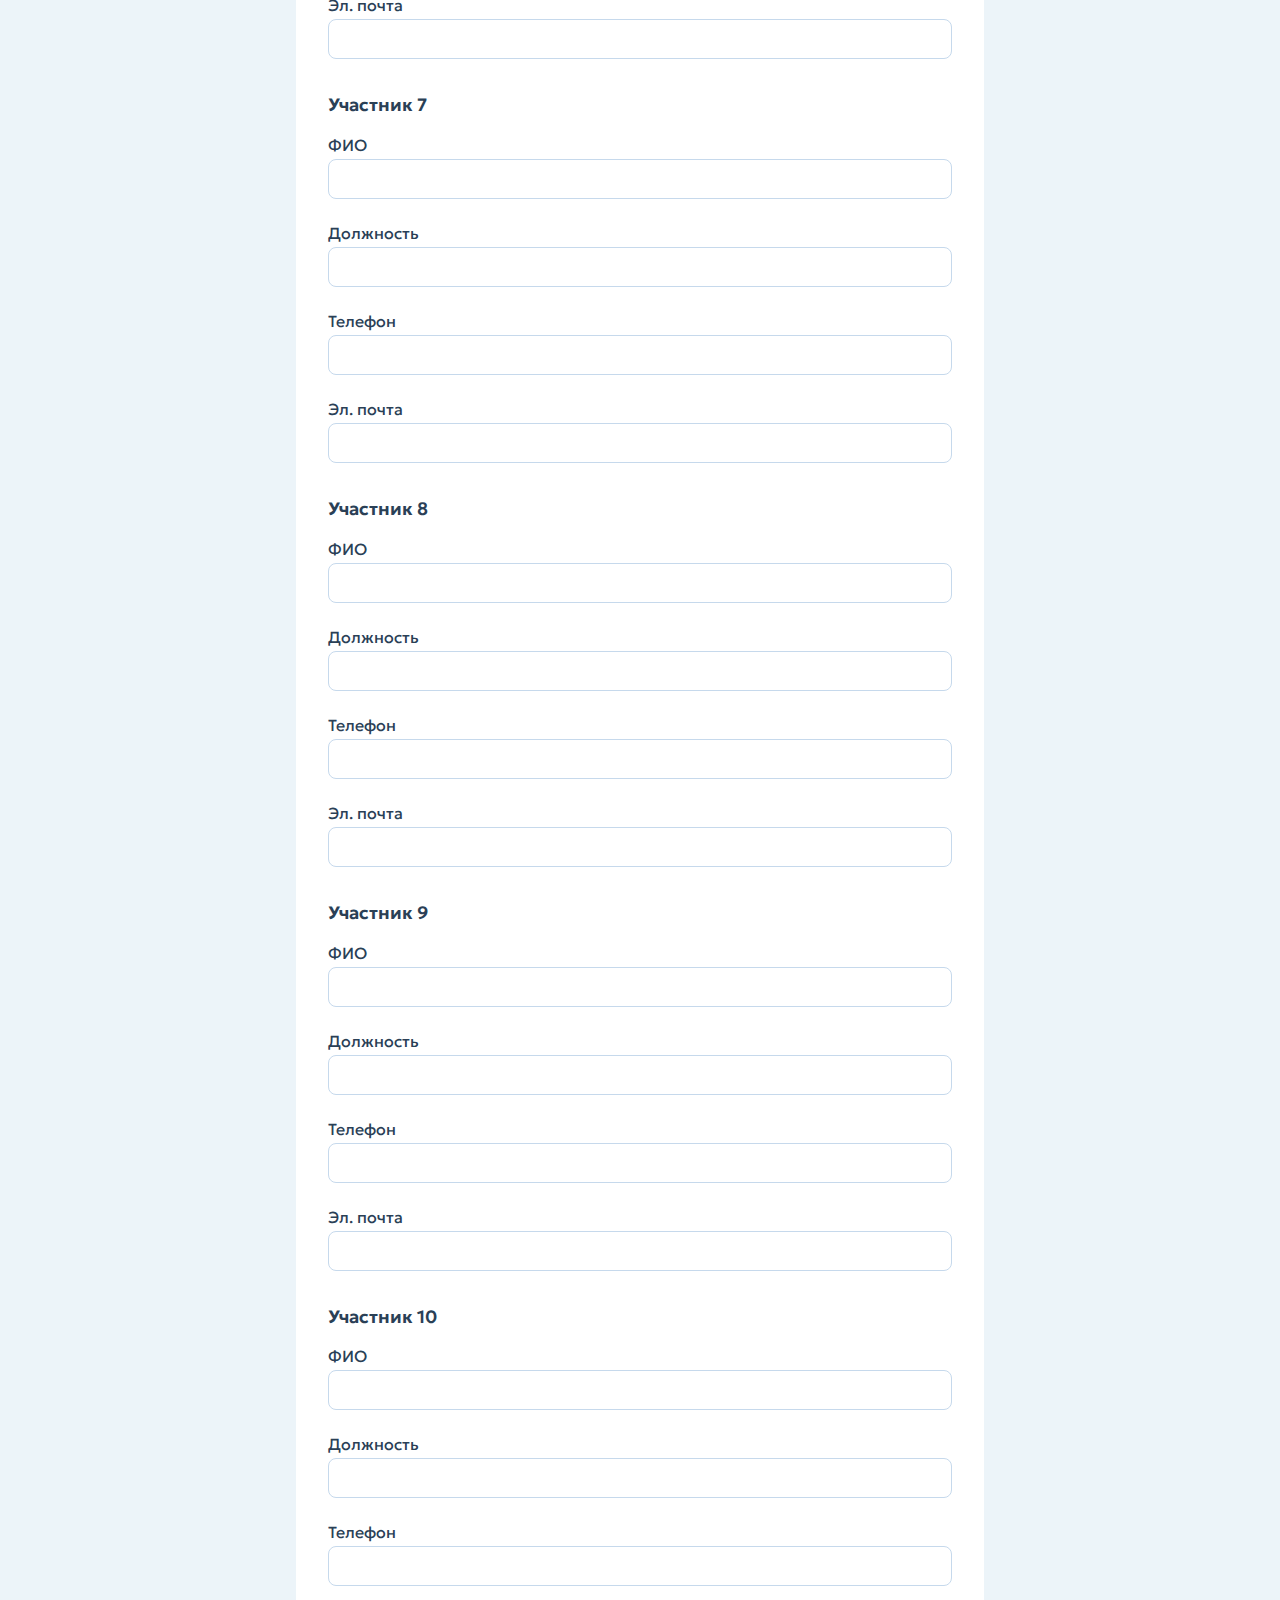
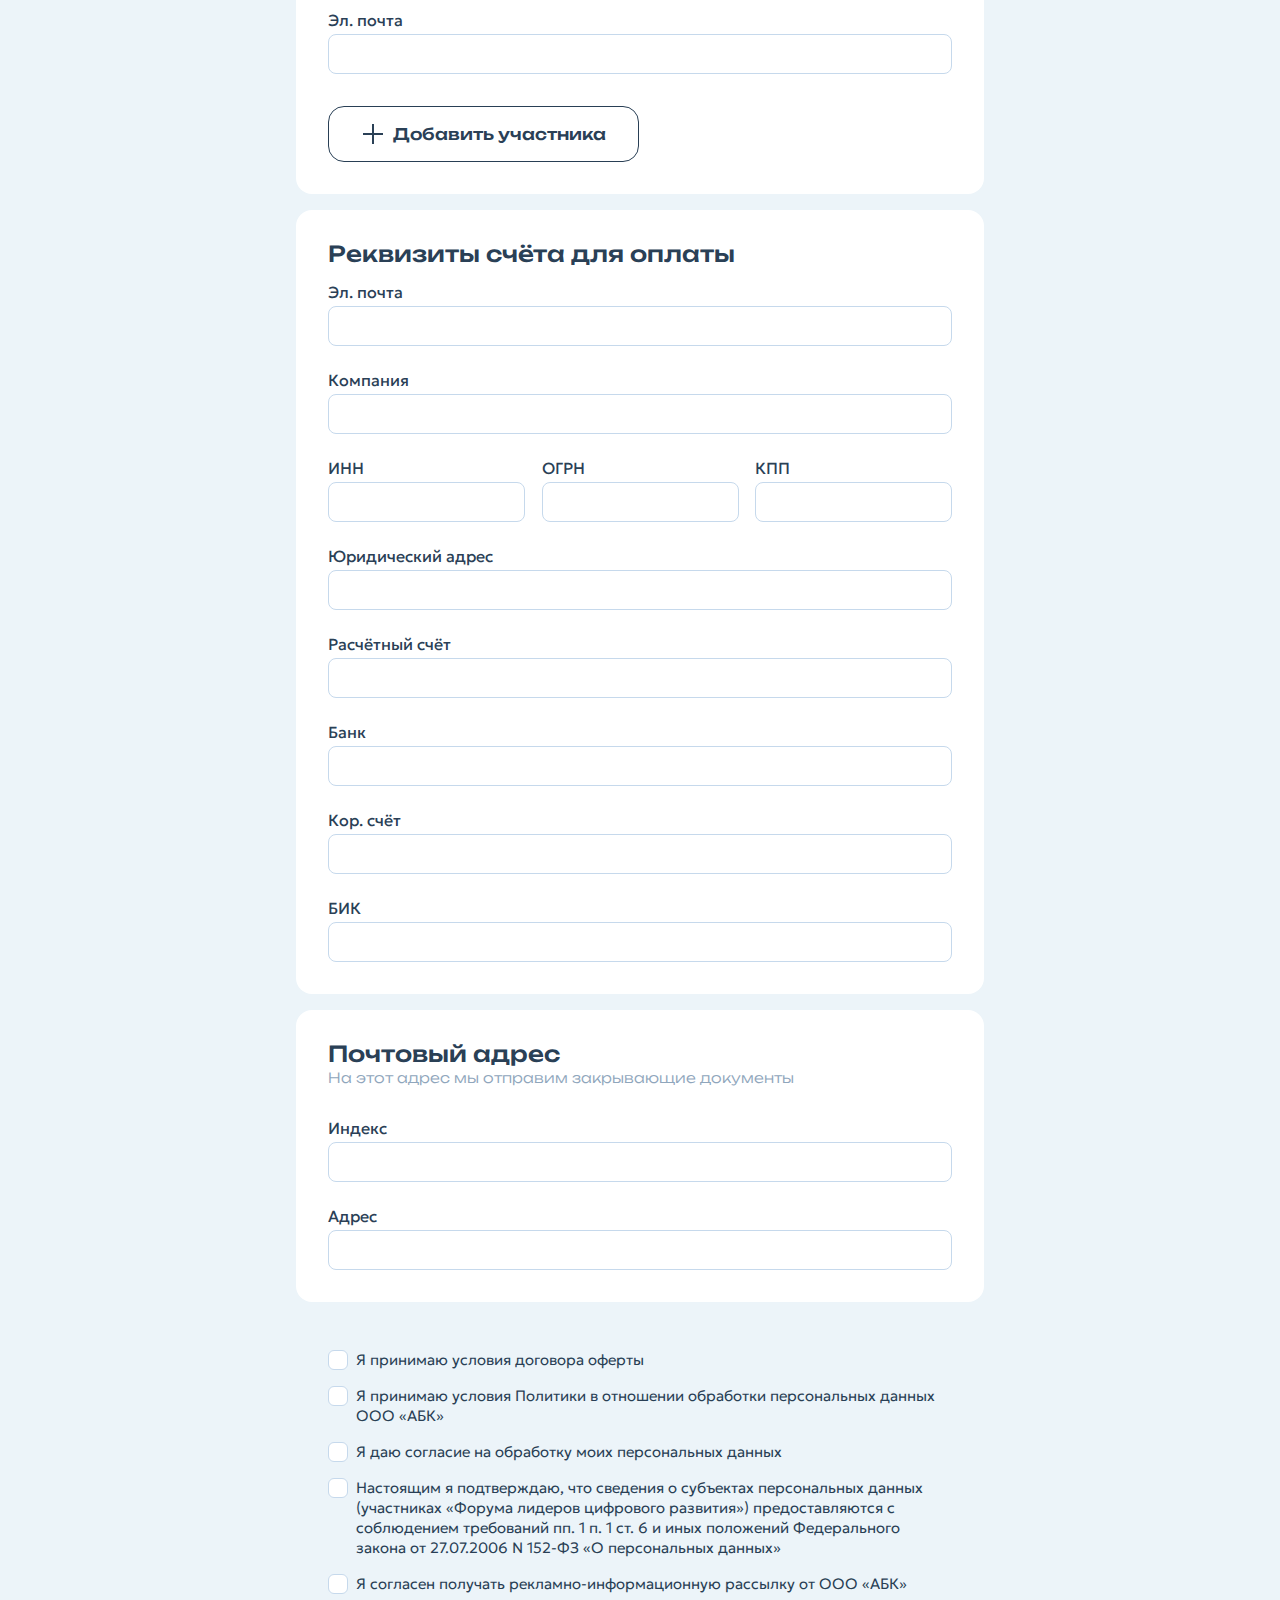
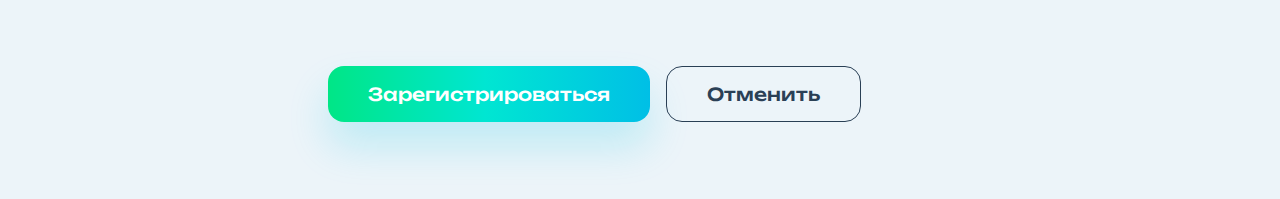
==== commit 53b960cd: "form-register delete icon img" ====
--- a/html/registration-form.html
+++ b/html/registration-form.html
@@ -84,8 +84,13 @@
                          <!-- template -->
                         <template class="add-person-template">
                             <fieldset class="form-group">
-                                <legend class="form-group__title form-group__title--less">Участник 1</legend>
-
+                                <div class="form-group__title form-group__title--less">
+                                    <legend class="form-group__title form-group__title--less"></legend>
+                                    <button>
+                                        <img src="./../img/icons/delete-cart.svg" alt="">
+                                    </button>
+                                </div>
+                                
                             <div class="input-row">
                                 <label classs="input-row__label">ФИО</label>
                                 <input type="text" class="input">
--- a/css/main.css
+++ b/css/main.css
@@ -807,6 +807,10 @@
   margin-top: 0;
 }
 
+.add-person-template + .form-register__btn {
+  margin-top: 32px;
+}
+
 * + .form-group__input-wrapper {
   margin-top: 24px;
 }
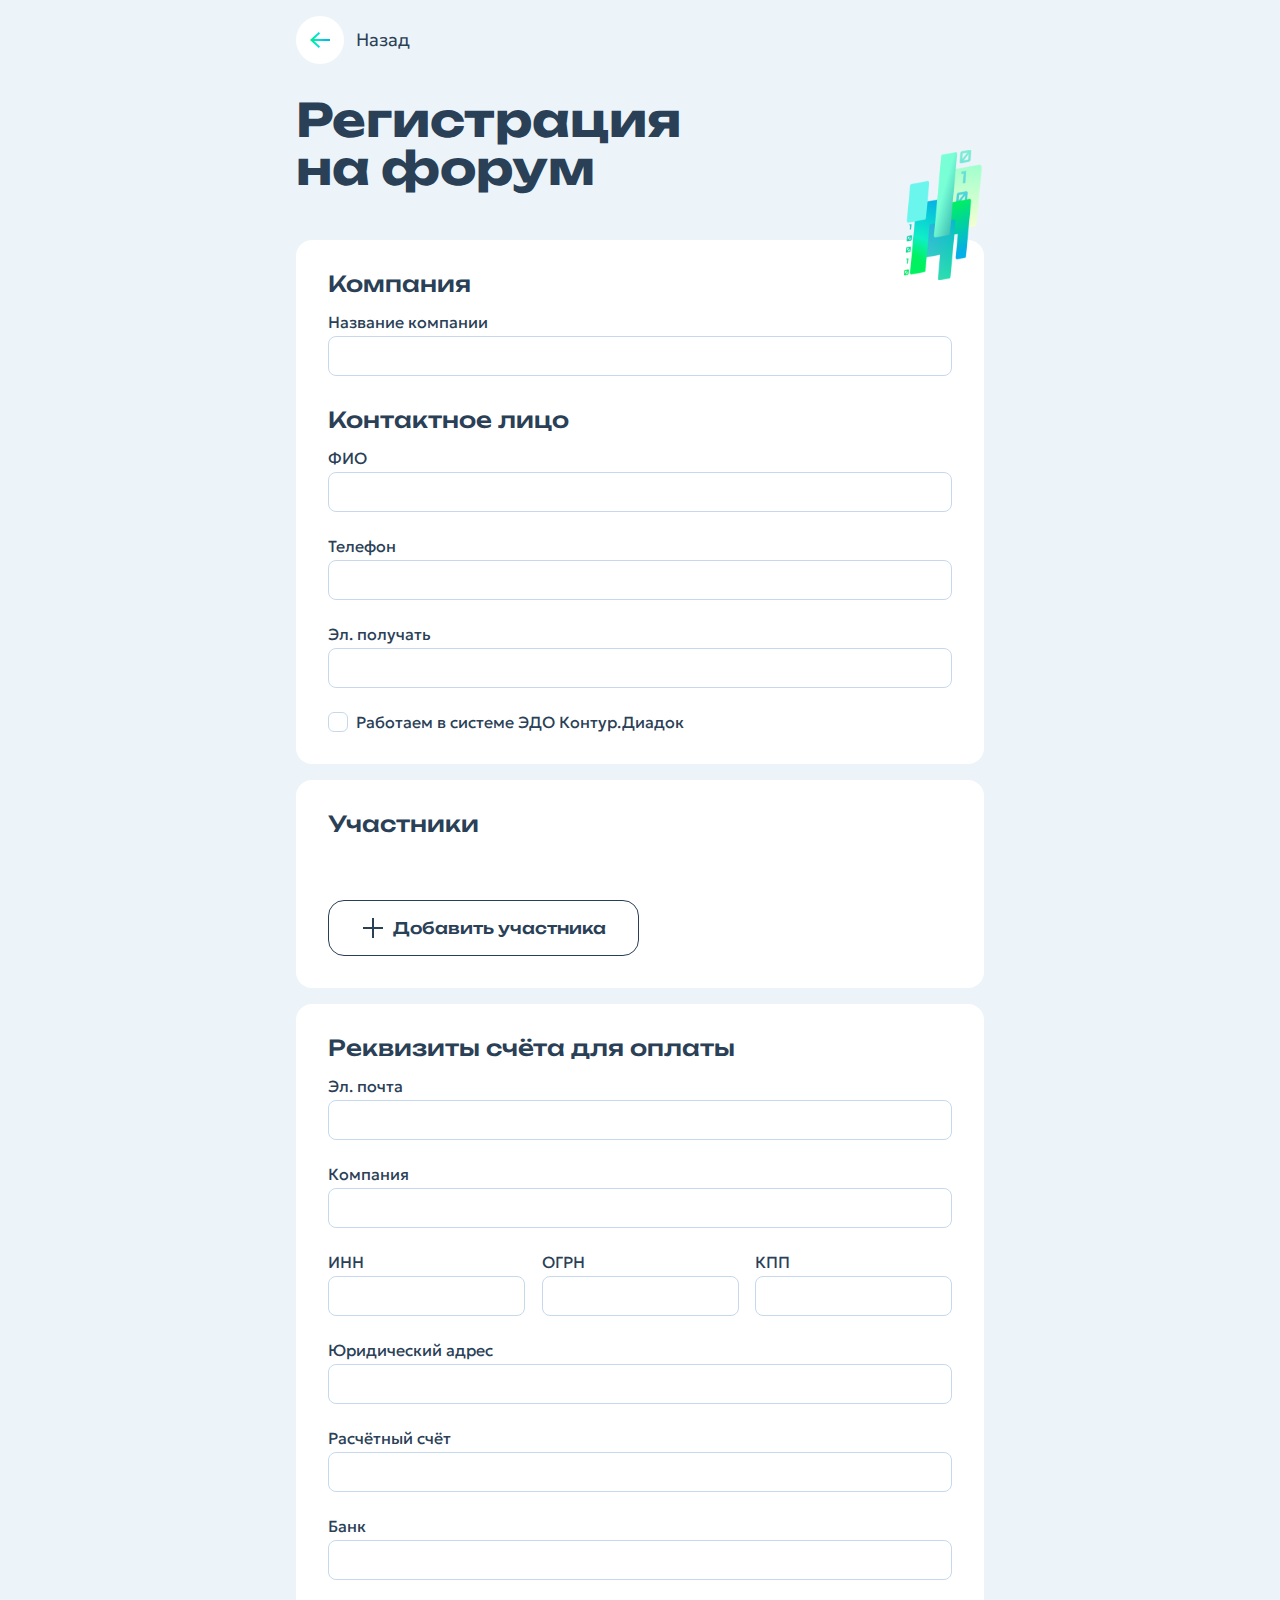
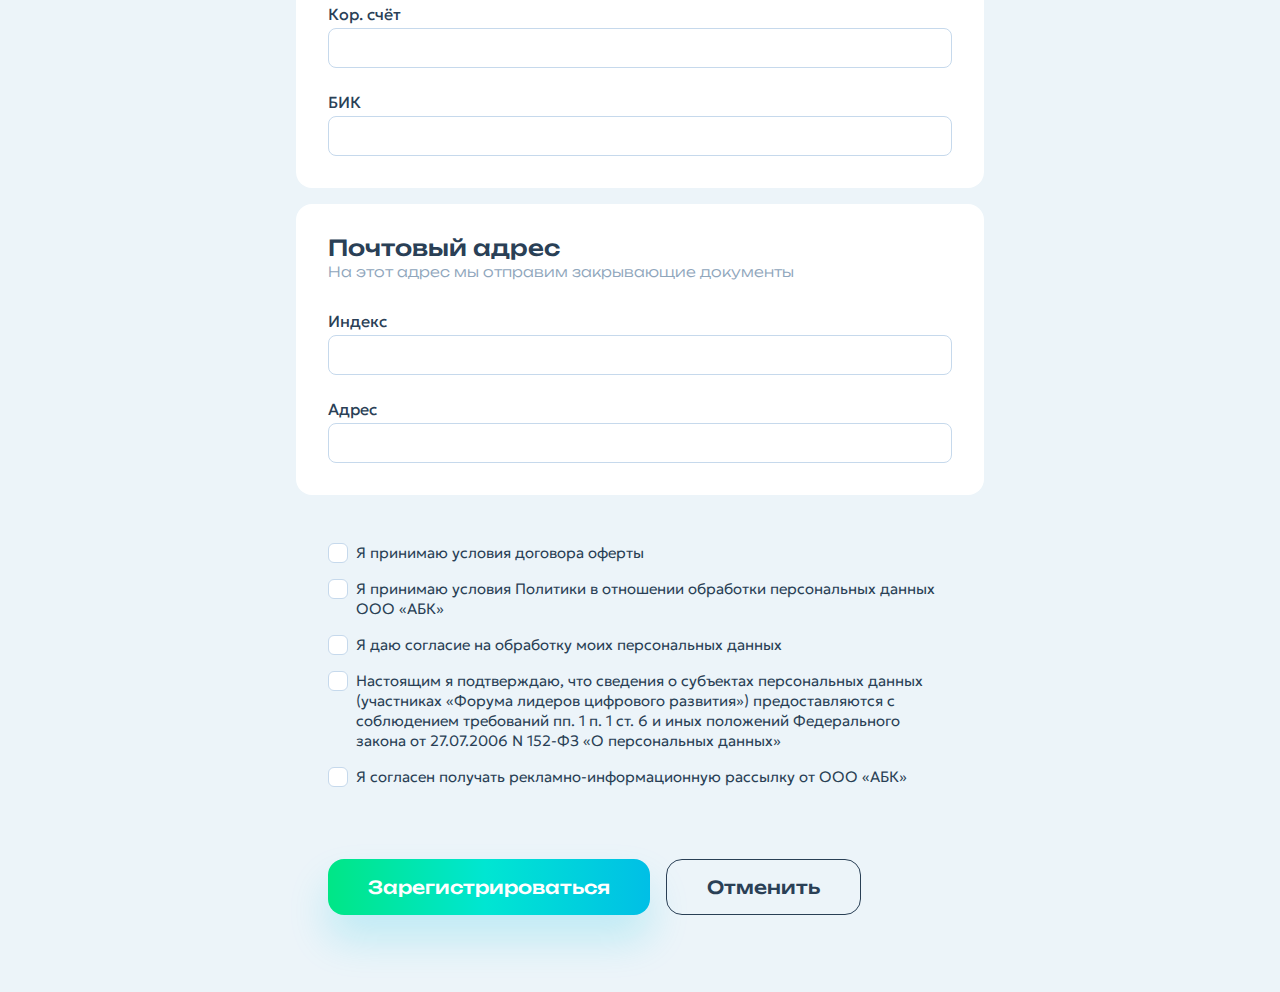
==== commit 252e5f5f: "registration-form add person js code correction" ====
--- a/html/registration-form.html
+++ b/html/registration-form.html
@@ -116,7 +116,7 @@
                         
                         <!-- btn -->
                         <div class="form-register__btn">
-                            <button class="btn-outline">
+                            <button class="btn-outline" type="button" id="button-add-person">
                                 <img src="./../img/icons/plus.svg" alt="Добавить">
                                 Добавить участника
                             </button>
